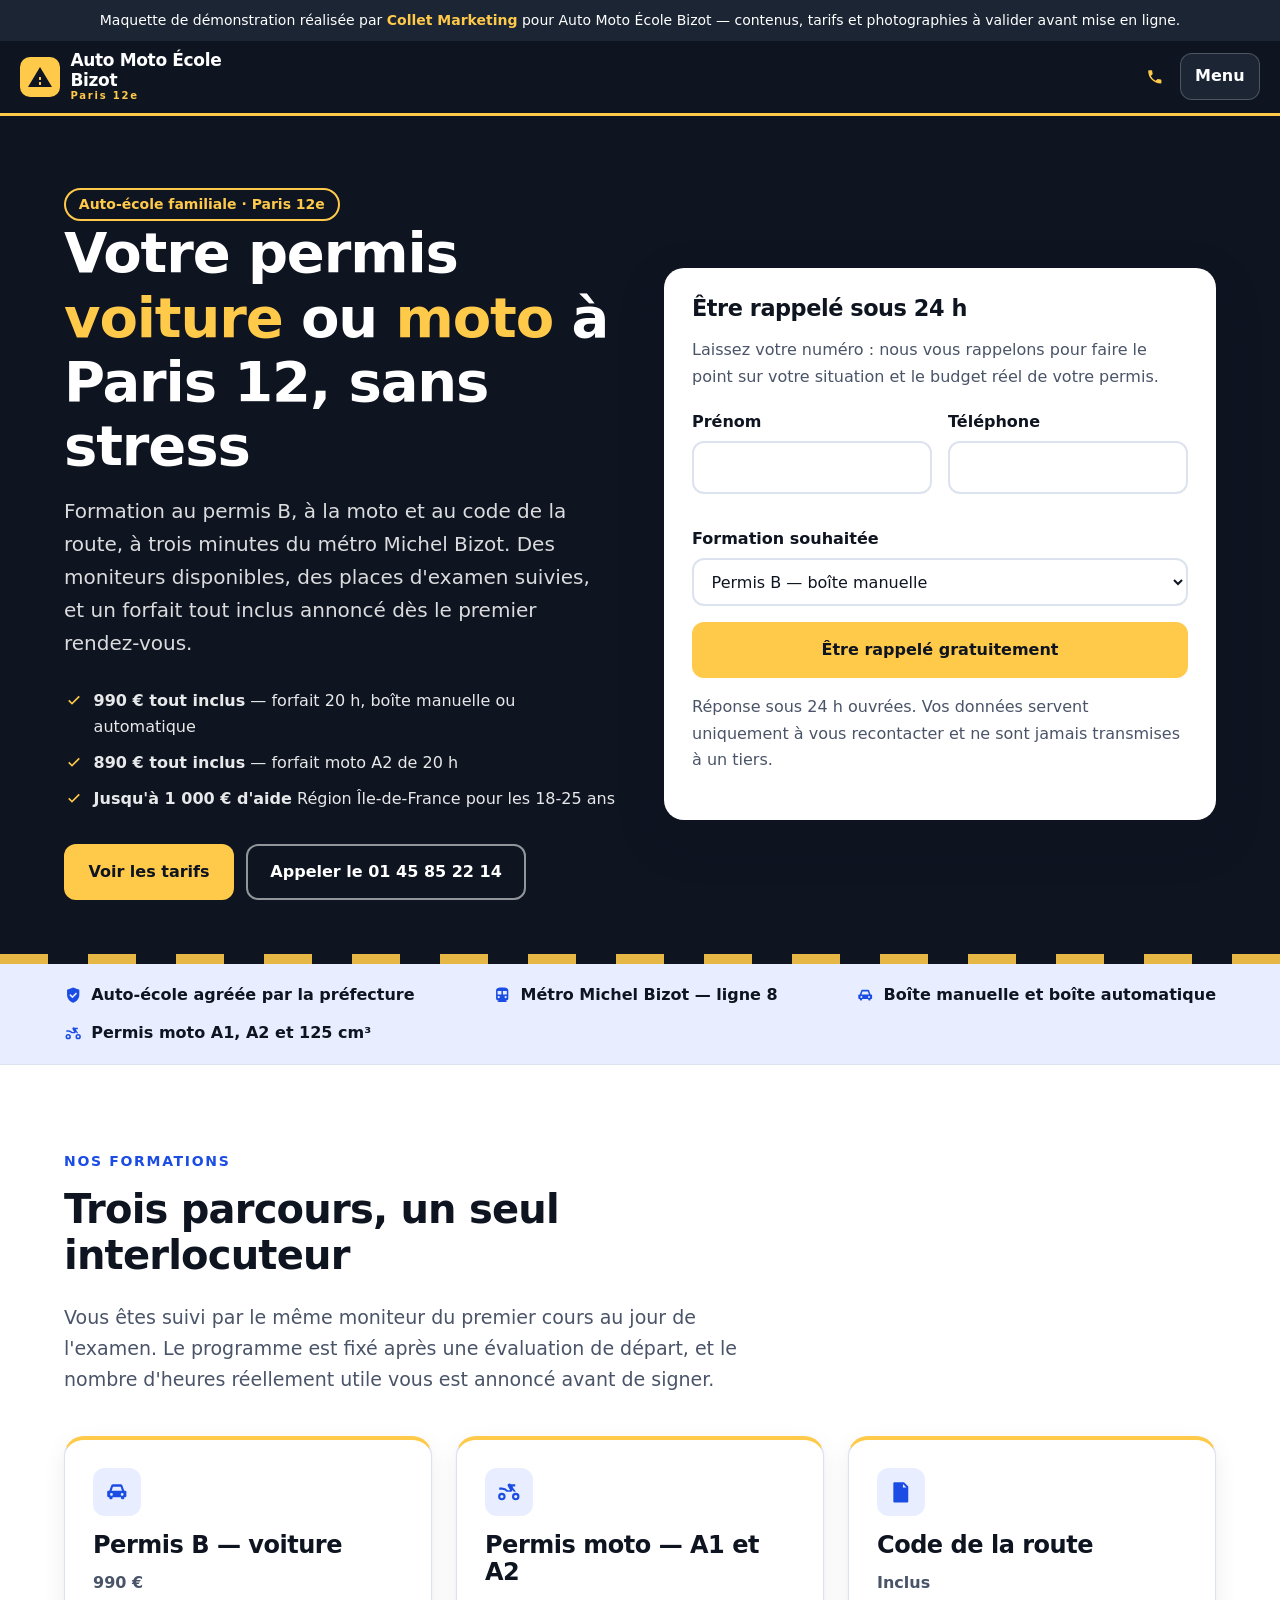
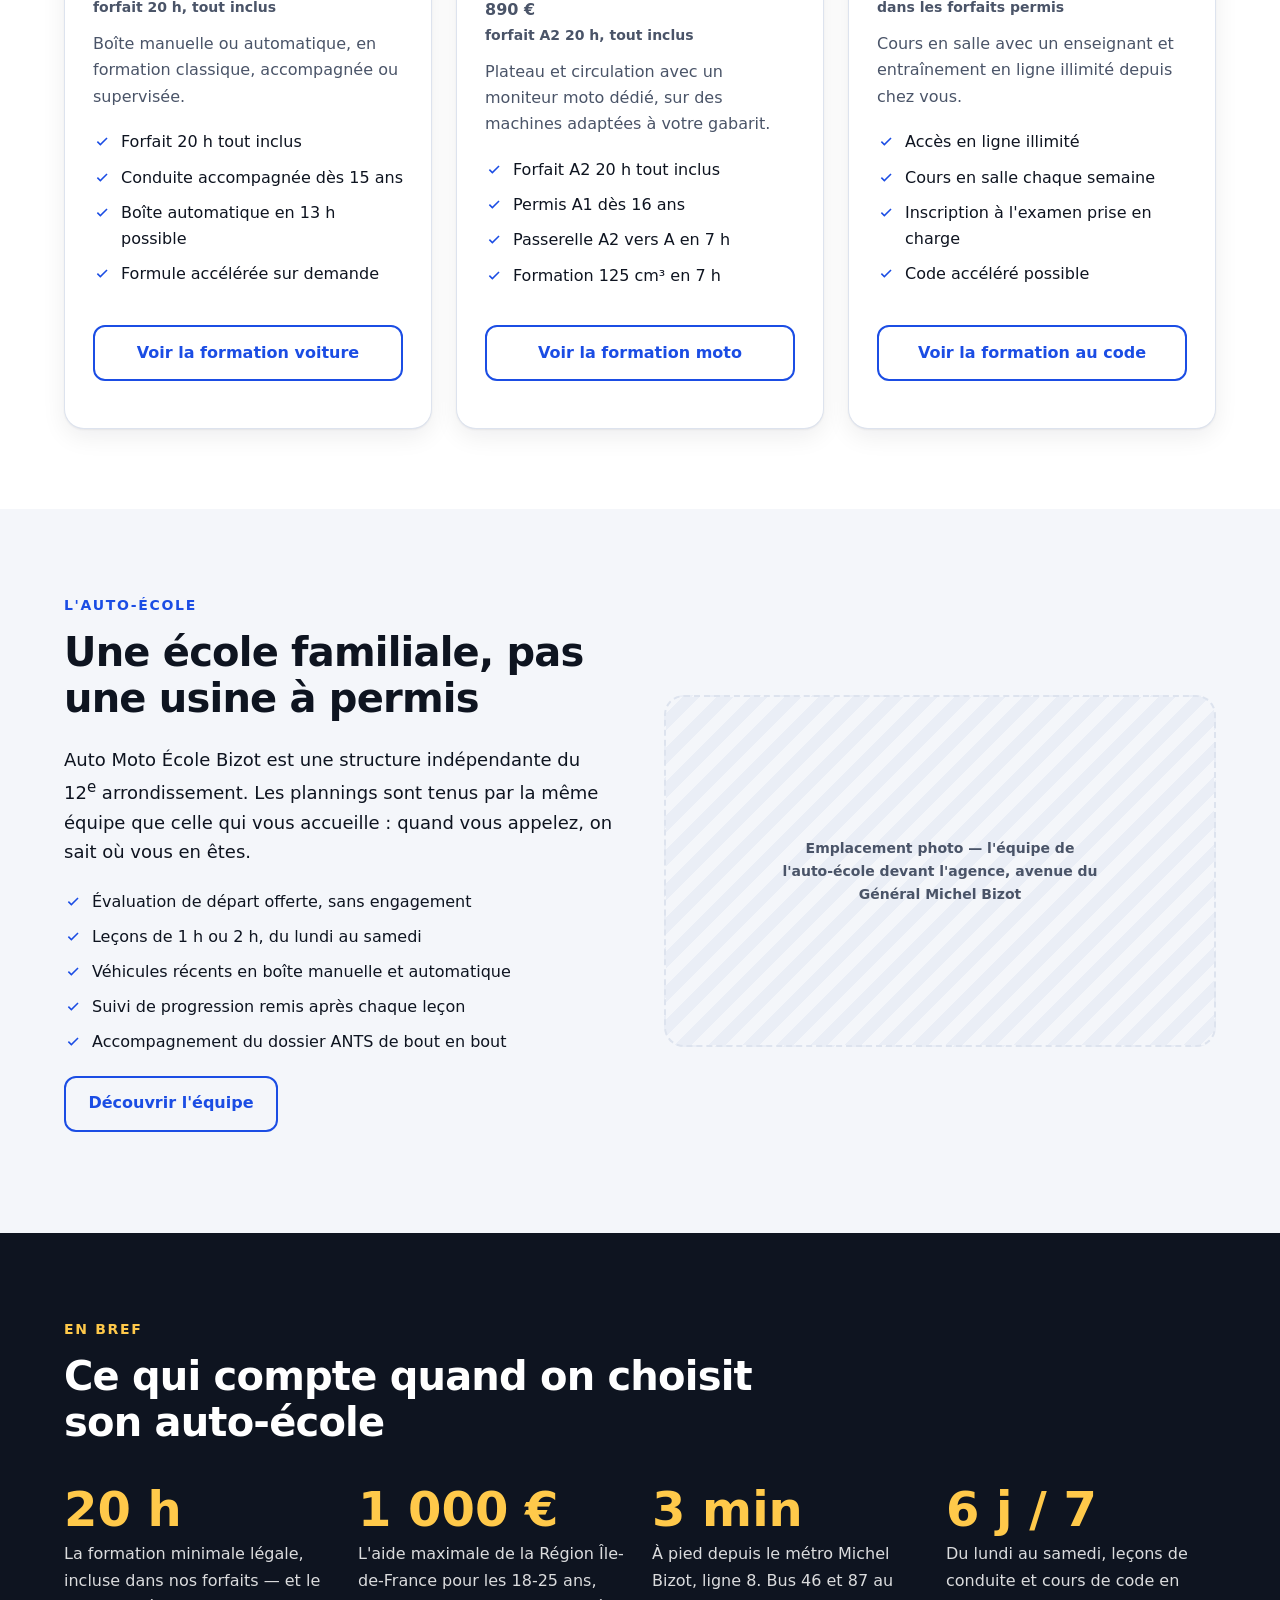
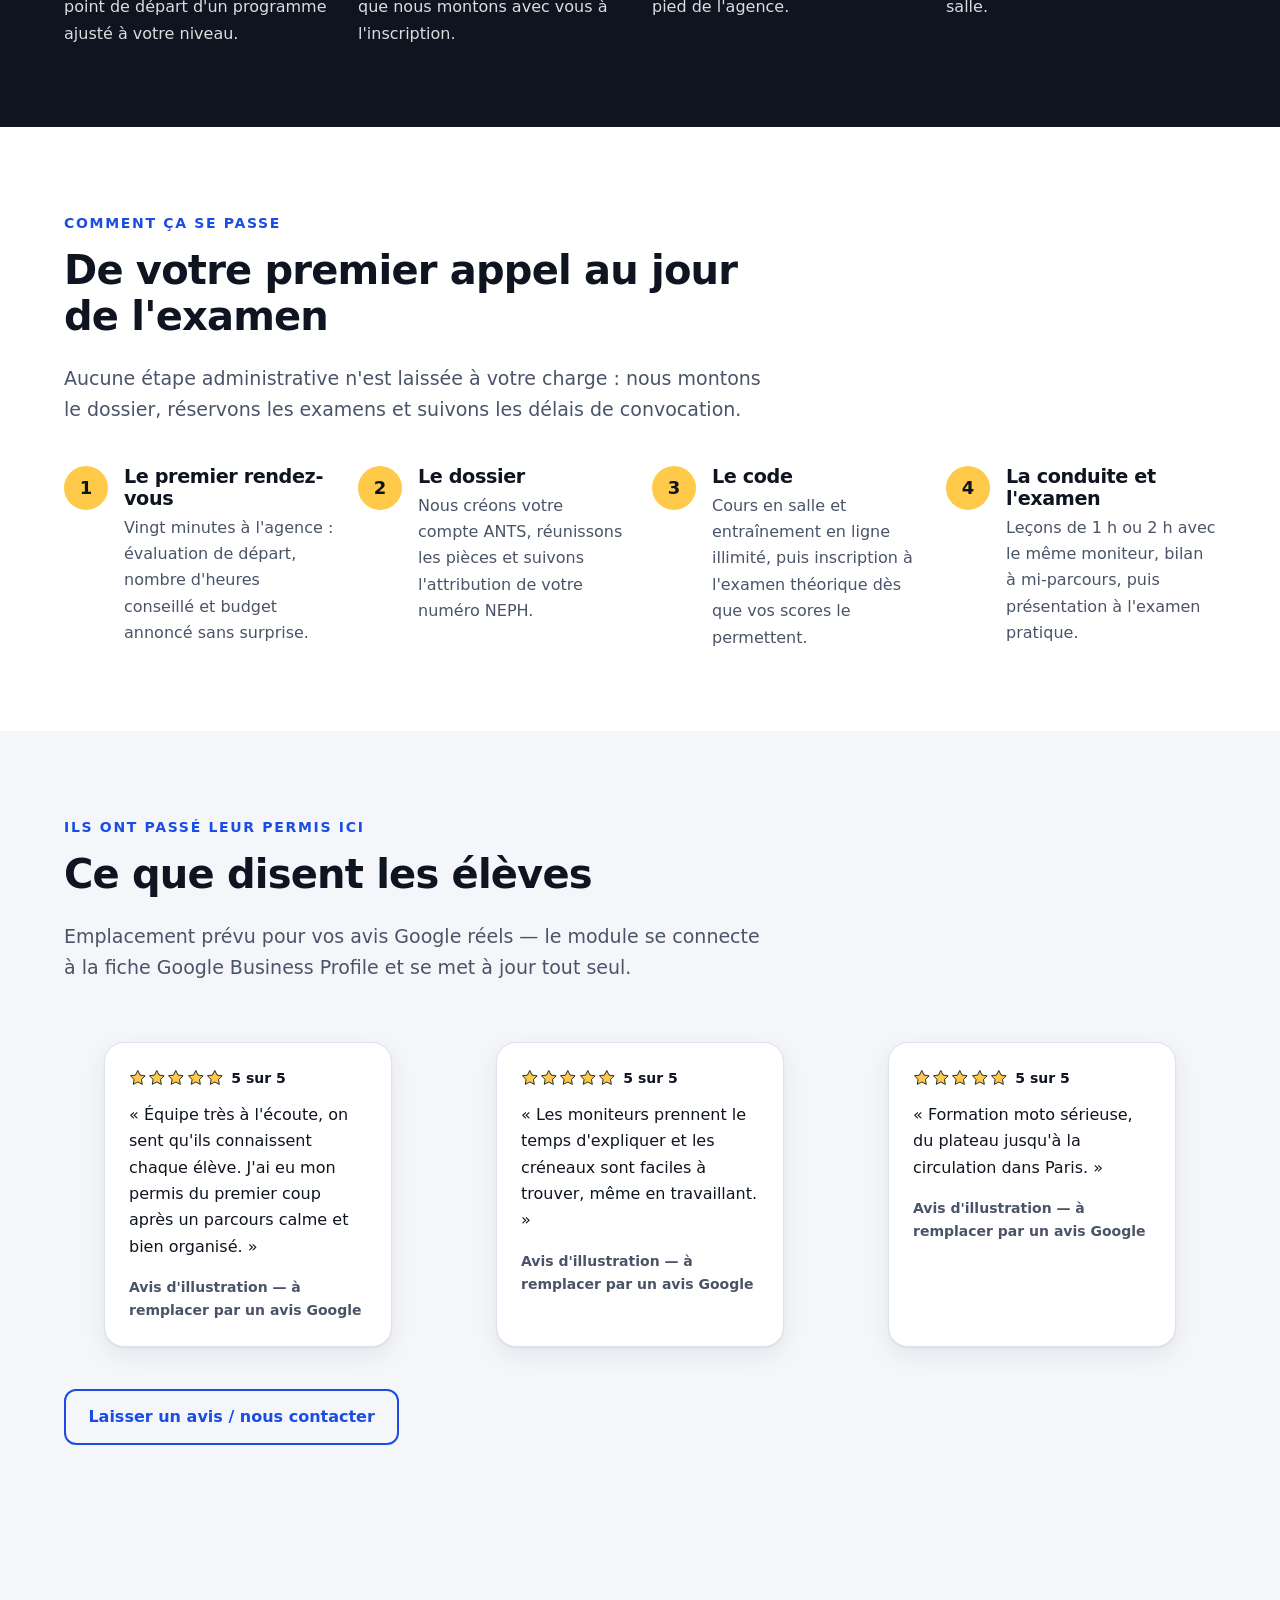
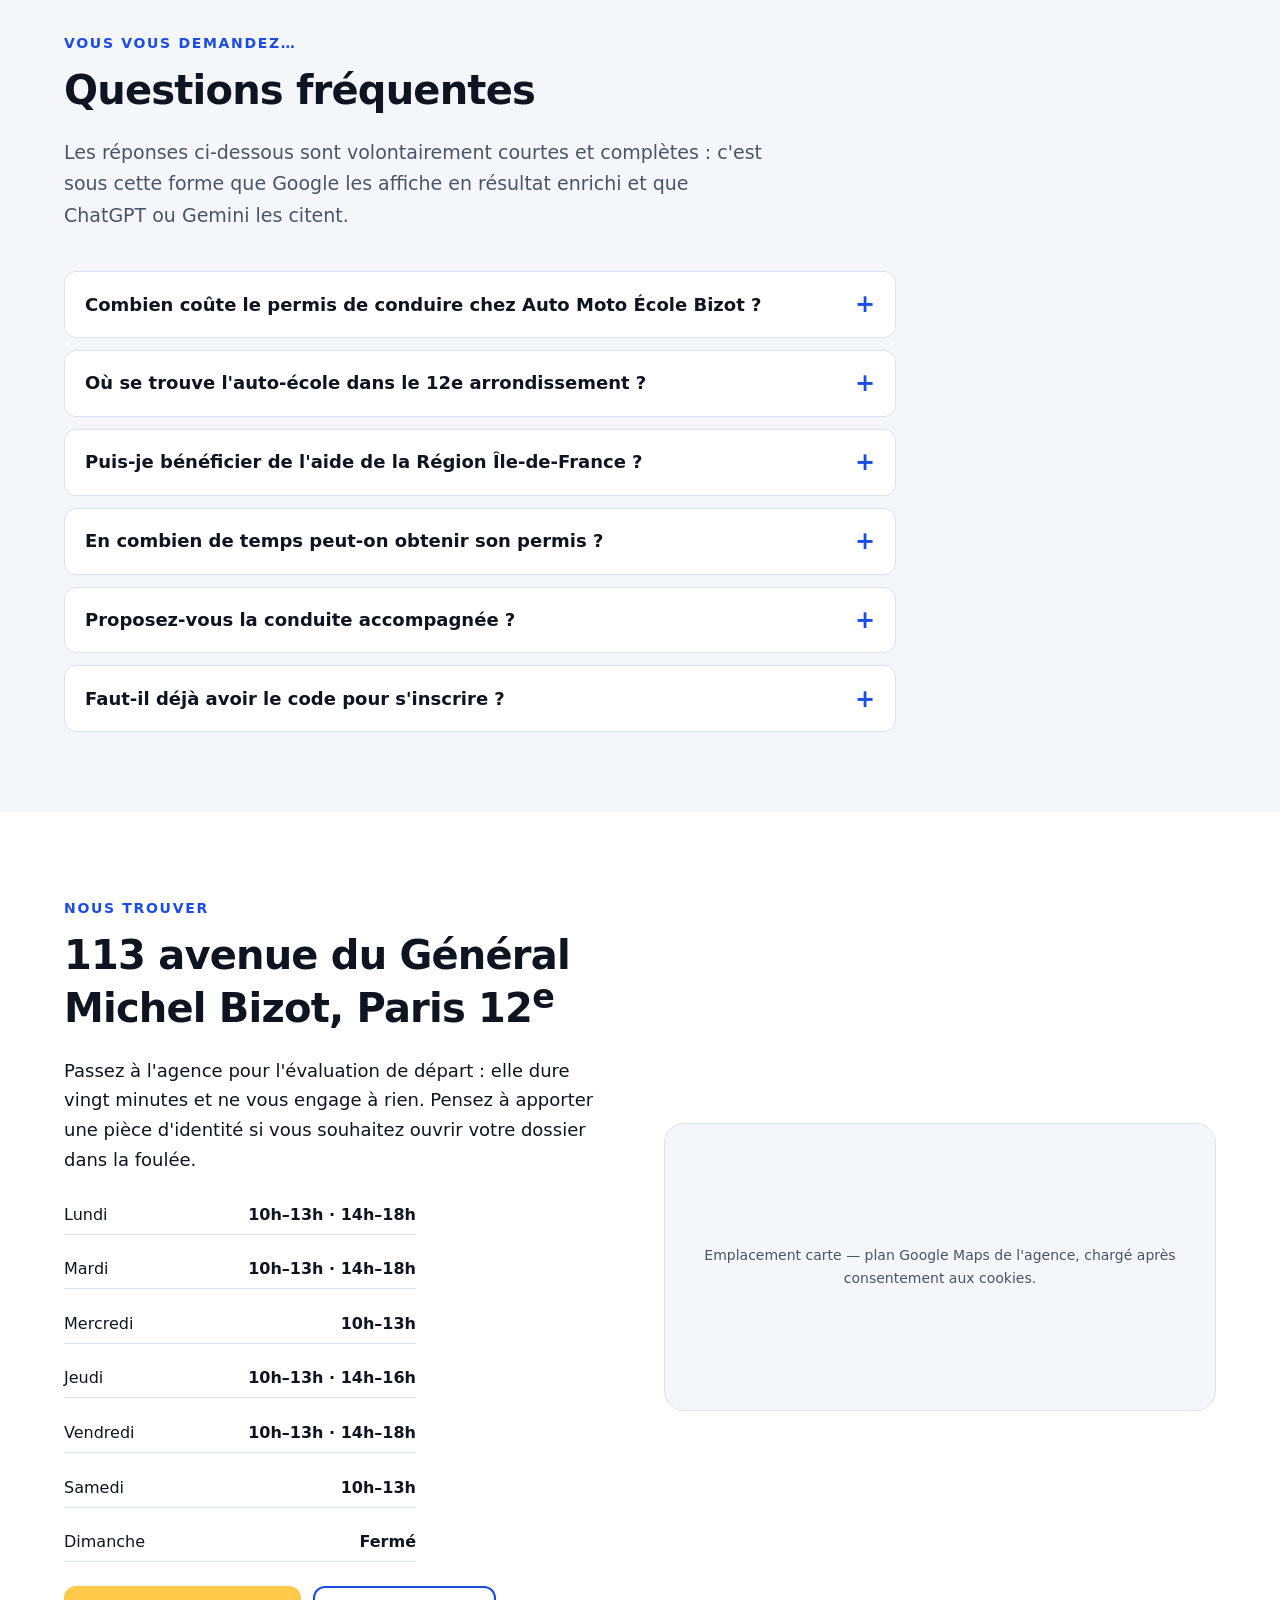
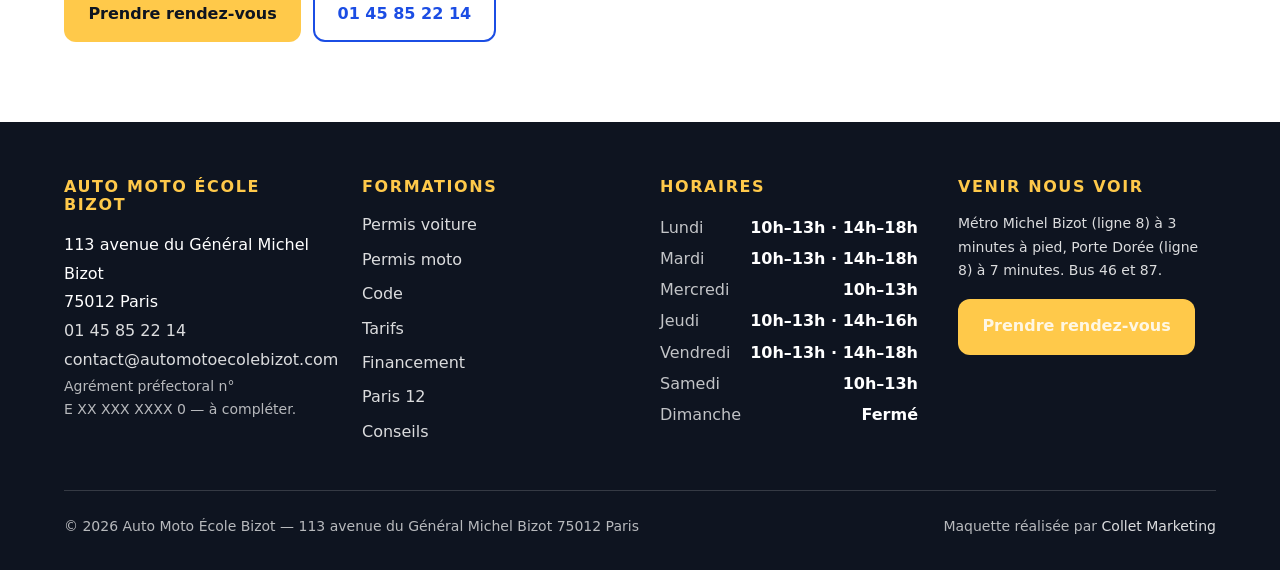
==== index.html @ 6f450801 "Maquette de site pour l'Auto Moto École Bizot Site vitrine statique proposé à l'auto-école du 113 av" ====
<!DOCTYPE html>
<html lang="fr">
<head>
<meta charset="utf-8">
<meta name="viewport" content="width=device-width, initial-scale=1">
<title>Auto-école à Paris 12 — permis voiture et moto | Auto Moto École Bizot</title>
<meta name="description" content="Auto-école familiale au 113 avenue du Général Michel Bizot, Paris 12e. Permis B dès 990 € tout inclus, permis moto A2 dès 890 €, code inclus. Aide Région jusqu'à 1 000 €.">
<link rel="canonical" href="https://www.automotoecolebizot.com/">
<meta name="theme-color" content="#0e1420">
<meta property="og:type" content="website">
<meta property="og:locale" content="fr_FR">
<meta property="og:site_name" content="Auto Moto École Bizot">
<meta property="og:title" content="Auto-école à Paris 12 — permis voiture et moto | Auto Moto École Bizot">
<meta property="og:description" content="Auto-école familiale au 113 avenue du Général Michel Bizot, Paris 12e. Permis B dès 990 € tout inclus, permis moto A2 dès 890 €, code inclus. Aide Région jusqu'à 1 000 €.">
<meta property="og:url" content="https://www.automotoecolebizot.com/">
<meta name="twitter:card" content="summary_large_image">
<link rel="stylesheet" href="assets/css/bizot.css?v=f69661eec4">
<script type="application/ld+json">{"@context":"https://schema.org","@type":["DrivingSchool","LocalBusiness"],"@id":"https://www.automotoecolebizot.com/#etablissement","name":"Auto Moto École Bizot","legalName":"AUTO MOTO ECOLE BIZOT","url":"https://www.automotoecolebizot.com/","telephone":"+33145852214","email":"contact@automotoecolebizot.com","image":"https://www.automotoecolebizot.com/assets/img/devanture.jpg","priceRange":"€€","currenciesAccepted":"EUR","address":{"@type":"PostalAddress","streetAddress":"113 avenue du Général Michel Bizot","postalCode":"75012","addressLocality":"Paris","addressRegion":"Île-de-France","addressCountry":"FR"},"geo":{"@type":"GeoCoordinates","latitude":"48.8368","longitude":"2.4048"},"openingHoursSpecification":[{"@type":"OpeningHoursSpecification","dayOfWeek":["Monday","Tuesday","Friday"],"opens":"10:00","closes":"13:00"},{"@type":"OpeningHoursSpecification","dayOfWeek":["Monday","Tuesday","Friday"],"opens":"14:00","closes":"18:00"},{"@type":"OpeningHoursSpecification","dayOfWeek":["Wednesday","Saturday"],"opens":"10:00","closes":"13:00"},{"@type":"OpeningHoursSpecification","dayOfWeek":"Thursday","opens":"10:00","closes":"13:00"},{"@type":"OpeningHoursSpecification","dayOfWeek":"Thursday","opens":"14:00","closes":"16:00"}],"areaServed":[{"@type":"City","name":"Paris 12e"},{"@type":"City","name":"Saint-Mandé"},{"@type":"City","name":"Charenton-le-Pont"},{"@type":"City","name":"Vincennes"}],"hasOfferCatalog":{"@type":"OfferCatalog","name":"Formations au permis de conduire","itemListElement":[{"@type":"Offer","name":"Permis B — forfait 20 h boîte manuelle","price":"990","priceCurrency":"EUR"},{"@type":"Offer","name":"Permis B — forfait 20 h boîte automatique","price":"990","priceCurrency":"EUR"},{"@type":"Offer","name":"Permis A2 — forfait 20 h moto","price":"890","priceCurrency":"EUR"}]},"publicAccess":true,"sameAs":["https://www.instagram.com/"]}</script>
<script type="application/ld+json">{"@context":"https://schema.org","@type":"FAQPage","mainEntity":[{"@type":"Question","name":"Combien coûte le permis de conduire chez Auto Moto École Bizot ?","acceptedAnswer":{"@type":"Answer","text":"Le forfait permis B de 20 heures est affiché à 990 € tout inclus, en boîte manuelle comme en boîte automatique. Le forfait moto A2 de 20 heures est à 890 € tout inclus. Ces montants comprennent l'accès au code en ligne, l'accompagnement du dossier et la présentation aux examens ; les heures supplémentaires éventuelles sont facturées à l'unité."}},{"@type":"Question","name":"Où se trouve l'auto-école dans le 12e arrondissement ?","acceptedAnswer":{"@type":"Answer","text":"Au 113 avenue du Général Michel Bizot, 75012 Paris, à trois minutes à pied du métro Michel Bizot (ligne 8) et à sept minutes de Porte Dorée. Les bus 46 et 87 desservent l'avenue."}},{"@type":"Question","name":"Puis-je bénéficier de l'aide de la Région Île-de-France ?","acceptedAnswer":{"@type":"Answer","text":"Oui. L'auto-école est partenaire du dispositif régional : les jeunes Franciliens de 18 à 25 ans peuvent obtenir jusqu'à 1 000 € d'aide, sous conditions de ressources et d'engagement citoyen. Nous montons le dossier avec vous lors de l'inscription."}},{"@type":"Question","name":"En combien de temps peut-on obtenir son permis ?","acceptedAnswer":{"@type":"Answer","text":"Comptez en moyenne trois à quatre mois entre l'inscription et l'examen pratique, en tenant compte du délai d'obtention du code et de l'attribution d'une place d'examen. Une formule accélérée permet de passer le permis en quelques semaines si votre disponibilité le permet."}},{"@type":"Question","name":"Proposez-vous la conduite accompagnée ?","acceptedAnswer":{"@type":"Answer","text":"Oui, dès 15 ans, ainsi que la conduite supervisée à partir de 18 ans. Les deux formules incluent la formation initiale de 20 heures, les rendez-vous pédagogiques et le suivi de l'accompagnateur."}},{"@type":"Question","name":"Faut-il déjà avoir le code pour s'inscrire ?","acceptedAnswer":{"@type":"Answer","text":"Non. Vous pouvez vous inscrire à la formation complète — code et conduite — ou à la conduite seule si vous détenez déjà un code en cours de validité (valable cinq ans et cinq présentations à l'examen pratique)."}}]}</script>
<script type="application/ld+json">{"@context":"https://schema.org","@type":"WebSite","name":"Auto Moto École Bizot","url":"https://www.automotoecolebizot.com/"}</script>
</head>
<body>
<a class="saut-navigation" href="#contenu">Aller au contenu</a>
<div class="bandeau-maquette">Maquette de démonstration réalisée par <strong>Collet Marketing</strong> pour Auto Moto École Bizot — contenus, tarifs et photographies à valider avant mise en ligne.</div>
<header class="entete">
  <div class="conteneur entete__barre">
    <a class="logo" href="index.html" aria-current="page">
      <svg width="40" height="40" viewBox="0 0 40 40" aria-hidden="true" focusable="false">
        <rect width="40" height="40" rx="10" fill="#ffc94a"/>
        <path d="M8 30 20 10l12 20z" fill="#0e1420"/>
        <path d="M19 20h2v3h-2zm0 5h2v3h-2z" fill="#ffc94a"/>
      </svg>
      <span class="logo__marque">Auto Moto École Bizot<span>Paris 12e</span></span>
    </a>
    <button class="bouton-menu" type="button" data-menu-bouton aria-expanded="false" aria-controls="menu">
      Menu
    </button>
    <nav class="nav" id="menu" data-menu aria-label="Navigation principale">
      <ul class="nav__liste"><li><a class="nav__lien" href="permis-voiture.html">Permis voiture</a></li><li><a class="nav__lien" href="permis-moto.html">Permis moto</a></li><li><a class="nav__lien" href="code-de-la-route.html">Code</a></li><li><a class="nav__lien" href="tarifs.html">Tarifs</a></li><li><a class="nav__lien" href="financement.html">Financement</a></li><li><a class="nav__lien" href="auto-ecole-paris-12.html">Paris 12</a></li><li><a class="nav__lien" href="blog.html">Conseils</a></li><li class="nav__inscription"><a class="bouton bouton--principal" href="contact.html">S'inscrire</a></li></ul>
    </nav>
    <div class="entete__actions">
      <a class="tel-entete" href="tel:+33145852214"><svg viewBox="0 0 24 24" aria-hidden="true" focusable="false"><path d="M6.6 10.8a15.1 15.1 0 0 0 6.6 6.6l2.2-2.2a1 1 0 0 1 1-.24 11.4 11.4 0 0 0 3.6.58 1 1 0 0 1 1 1V20a1 1 0 0 1-1 1A17 17 0 0 1 3 4a1 1 0 0 1 1-1h3.5a1 1 0 0 1 1 1 11.4 11.4 0 0 0 .58 3.6 1 1 0 0 1-.25 1z"/></svg><span class="tel-entete__texte">01 45 85 22 14</span></a>
    </div>
  </div>
</header>
<main id="contenu">


<section class="heros sur-fond-sombre">
  <div class="conteneur heros__grille">
    <div>
      <span class="badge badge--sombre">Auto-école familiale · Paris 12e</span>
      <h1>Votre permis <em>voiture</em> ou <em>moto</em> à Paris 12, sans stress</h1>
      <p class="heros__accroche">Formation au permis B, à la moto et au code de la route,
      à trois minutes du métro Michel Bizot. Des moniteurs disponibles, des places d'examen
      suivies, et un forfait tout inclus annoncé dès le premier rendez-vous.</p>
      <ul class="heros__preuves">
        <li><svg viewBox="0 0 24 24" aria-hidden="true" focusable="false"><path d="M9.6 16.6 5 12l1.4-1.4 3.2 3.2 8-8L19 7.2z"/></svg><span><strong>990 € tout inclus</strong> — forfait 20 h, boîte manuelle ou automatique</span></li>
        <li><svg viewBox="0 0 24 24" aria-hidden="true" focusable="false"><path d="M9.6 16.6 5 12l1.4-1.4 3.2 3.2 8-8L19 7.2z"/></svg><span><strong>890 € tout inclus</strong> — forfait moto A2 de 20 h</span></li>
        <li><svg viewBox="0 0 24 24" aria-hidden="true" focusable="false"><path d="M9.6 16.6 5 12l1.4-1.4 3.2 3.2 8-8L19 7.2z"/></svg><span><strong>Jusqu'à 1 000 € d'aide</strong> Région Île-de-France pour les 18-25 ans</span></li>
      </ul>
      <div class="boutons" style="margin-top:2rem">
        <a class="bouton bouton--principal" href="tarifs.html">Voir les tarifs</a>
        <a class="bouton bouton--secondaire" href="tel:+33145852214">Appeler le 01 45 85 22 14</a>
      </div>
    </div>
    <div class="encart-devis"><form class="pile" data-demo novalidate>
  <h2>Être rappelé sous 24 h</h2>
  <p>Laissez votre numéro : nous vous rappelons pour faire le point sur votre situation et le budget réel de votre permis.</p>
  <div class="champs-2">
    <div class="champ">
      <label for="accueil-prenom">Prénom</label>
      <input id="accueil-prenom" name="prenom" type="text" autocomplete="given-name" required>
    </div>
    <div class="champ">
      <label for="accueil-tel">Téléphone</label>
      <input id="accueil-tel" name="telephone" type="tel" autocomplete="tel" required>
    </div>
  </div>
  <div class="champ">
    <label for="accueil-formation">Formation souhaitée</label>
    <select id="accueil-formation" name="formation"><option>Permis B — boîte manuelle</option><option>Permis B — boîte automatique</option><option>Conduite accompagnée (AAC)</option><option>Permis moto A1 / A2</option><option>Formation 125 cm³ (7 h)</option><option>Code de la route seul</option><option>Je ne sais pas encore</option></select>
  </div>
  <p class="champ"><button class="bouton bouton--principal bouton--large" type="submit">
    Être rappelé gratuitement</button></p>
  <p class="mention">Réponse sous 24 h ouvrées. Vos données servent uniquement à vous
  recontacter et ne sont jamais transmises à un tiers.</p>
  <div class="formulaire__retour" data-retour role="status" hidden></div>
</form></div>
  </div>
</section>

<section class="rassurance">
  <div class="conteneur">
    <ul class="rassurance__liste">
      <li><svg viewBox="0 0 24 24" aria-hidden="true" focusable="false"><path d="M12 2 4 5v6.5c0 4.7 3.4 9.1 8 10.5 4.6-1.4 8-5.8 8-10.5V5zm-1 14-4-4 1.4-1.4L11 13.2l4.6-4.6L17 10z"/></svg><span>Auto-école agréée par la préfecture</span></li>
      <li><svg viewBox="0 0 24 24" aria-hidden="true" focusable="false"><path d="M12 2C7.6 2 4 2.5 4 6v9.5A3.5 3.5 0 0 0 7.5 19L6 20.5v.5h12v-.5L16.5 19a3.5 3.5 0 0 0 3.5-3.5V6c0-3.5-3.6-4-8-4zM7.5 16A1.5 1.5 0 1 1 9 14.5 1.5 1.5 0 0 1 7.5 16zM11 11H6V6.5h5zm2 0V6.5h5V11zm3.5 5a1.5 1.5 0 1 1 1.5-1.5 1.5 1.5 0 0 1-1.5 1.5z"/></svg><span>Métro Michel Bizot — ligne 8</span></li>
      <li><svg viewBox="0 0 24 24" aria-hidden="true" focusable="false"><path d="M5 11l1.5-4.3A2 2 0 0 1 8.4 5h7.2a2 2 0 0 1 1.9 1.7L19 11h1a1 1 0 0 1 1 1v4a1 1 0 0 1-1 1h-1v1a1 1 0 0 1-1 1h-1a1 1 0 0 1-1-1v-1H8v1a1 1 0 0 1-1 1H6a1 1 0 0 1-1-1v-1H4a1 1 0 0 1-1-1v-4a1 1 0 0 1 1-1zm2.2 0h9.6l-1.1-3.4a.6.6 0 0 0-.5-.4H8.8a.6.6 0 0 0-.5.4zM7 13.2a1.3 1.3 0 1 0 0 2.6 1.3 1.3 0 0 0 0-2.6zm10 0a1.3 1.3 0 1 0 0 2.6 1.3 1.3 0 0 0 0-2.6z"/></svg><span>Boîte manuelle et boîte automatique</span></li>
      <li><svg viewBox="0 0 24 24" aria-hidden="true" focusable="false"><path d="M5.5 13a3.5 3.5 0 1 0 0 7 3.5 3.5 0 0 0 0-7zm13 0a3.5 3.5 0 1 0 0 7 3.5 3.5 0 0 0 0-7zm-13 2a1.5 1.5 0 1 1 0 3 1.5 1.5 0 0 1 0-3zm13 0a1.5 1.5 0 1 1 0 3 1.5 1.5 0 0 1 0-3zM14 5h4v2h-2.6l1.3 2.4A5.5 5.5 0 0 1 18.5 12h-2a3.5 3.5 0 0 0-.8-1.6L14.4 12H9.9a5.5 5.5 0 0 0-4.4-2H3V8h2.5a7.5 7.5 0 0 1 5.6 2.5h2.1l-2-3.7A1.5 1.5 0 0 1 14 5z"/></svg><span>Permis moto A1, A2 et 125 cm³</span></li>
    </ul>
  </div>
</section>

<section class="section">
  <div class="conteneur">
    <div class="section__intro">
      <span class="surtitre">Nos formations</span>
      <h2>Trois parcours, un seul interlocuteur</h2>
      <p>Vous êtes suivi par le même moniteur du premier cours au jour de l'examen. Le
      programme est fixé après une évaluation de départ, et le nombre d'heures réellement
      utile vous est annoncé avant de signer.</p>
    </div>
    <div class="grille grille--3"><article class="carte carte--formation"><span class="carte__icone"><svg viewBox="0 0 24 24" aria-hidden="true" focusable="false"><path d="M5 11l1.5-4.3A2 2 0 0 1 8.4 5h7.2a2 2 0 0 1 1.9 1.7L19 11h1a1 1 0 0 1 1 1v4a1 1 0 0 1-1 1h-1v1a1 1 0 0 1-1 1h-1a1 1 0 0 1-1-1v-1H8v1a1 1 0 0 1-1 1H6a1 1 0 0 1-1-1v-1H4a1 1 0 0 1-1-1v-4a1 1 0 0 1 1-1zm2.2 0h9.6l-1.1-3.4a.6.6 0 0 0-.5-.4H8.8a.6.6 0 0 0-.5.4zM7 13.2a1.3 1.3 0 1 0 0 2.6 1.3 1.3 0 0 0 0-2.6zm10 0a1.3 1.3 0 1 0 0 2.6 1.3 1.3 0 0 0 0-2.6z"/></svg></span><h3>Permis B — voiture</h3><p class="carte__prix">990 €<small>forfait 20 h, tout inclus</small></p><p>Boîte manuelle ou automatique, en formation classique, accompagnée ou supervisée.</p><ul class="liste-cochee"><li><svg viewBox="0 0 24 24" aria-hidden="true" focusable="false"><path d="M9.6 16.6 5 12l1.4-1.4 3.2 3.2 8-8L19 7.2z"/></svg><span>Forfait 20 h tout inclus</span></li><li><svg viewBox="0 0 24 24" aria-hidden="true" focusable="false"><path d="M9.6 16.6 5 12l1.4-1.4 3.2 3.2 8-8L19 7.2z"/></svg><span>Conduite accompagnée dès 15 ans</span></li><li><svg viewBox="0 0 24 24" aria-hidden="true" focusable="false"><path d="M9.6 16.6 5 12l1.4-1.4 3.2 3.2 8-8L19 7.2z"/></svg><span>Boîte automatique en 13 h possible</span></li><li><svg viewBox="0 0 24 24" aria-hidden="true" focusable="false"><path d="M9.6 16.6 5 12l1.4-1.4 3.2 3.2 8-8L19 7.2z"/></svg><span>Formule accélérée sur demande</span></li></ul><p class="carte__pied"><a class="bouton bouton--secondaire bouton--large" href="permis-voiture.html">Voir la formation voiture</a></p></article><article class="carte carte--formation"><span class="carte__icone"><svg viewBox="0 0 24 24" aria-hidden="true" focusable="false"><path d="M5.5 13a3.5 3.5 0 1 0 0 7 3.5 3.5 0 0 0 0-7zm13 0a3.5 3.5 0 1 0 0 7 3.5 3.5 0 0 0 0-7zm-13 2a1.5 1.5 0 1 1 0 3 1.5 1.5 0 0 1 0-3zm13 0a1.5 1.5 0 1 1 0 3 1.5 1.5 0 0 1 0-3zM14 5h4v2h-2.6l1.3 2.4A5.5 5.5 0 0 1 18.5 12h-2a3.5 3.5 0 0 0-.8-1.6L14.4 12H9.9a5.5 5.5 0 0 0-4.4-2H3V8h2.5a7.5 7.5 0 0 1 5.6 2.5h2.1l-2-3.7A1.5 1.5 0 0 1 14 5z"/></svg></span><h3>Permis moto — A1 et A2</h3><p class="carte__prix">890 €<small>forfait A2 20 h, tout inclus</small></p><p>Plateau et circulation avec un moniteur moto dédié, sur des machines adaptées à votre gabarit.</p><ul class="liste-cochee"><li><svg viewBox="0 0 24 24" aria-hidden="true" focusable="false"><path d="M9.6 16.6 5 12l1.4-1.4 3.2 3.2 8-8L19 7.2z"/></svg><span>Forfait A2 20 h tout inclus</span></li><li><svg viewBox="0 0 24 24" aria-hidden="true" focusable="false"><path d="M9.6 16.6 5 12l1.4-1.4 3.2 3.2 8-8L19 7.2z"/></svg><span>Permis A1 dès 16 ans</span></li><li><svg viewBox="0 0 24 24" aria-hidden="true" focusable="false"><path d="M9.6 16.6 5 12l1.4-1.4 3.2 3.2 8-8L19 7.2z"/></svg><span>Passerelle A2 vers A en 7 h</span></li><li><svg viewBox="0 0 24 24" aria-hidden="true" focusable="false"><path d="M9.6 16.6 5 12l1.4-1.4 3.2 3.2 8-8L19 7.2z"/></svg><span>Formation 125 cm³ en 7 h</span></li></ul><p class="carte__pied"><a class="bouton bouton--secondaire bouton--large" href="permis-moto.html">Voir la formation moto</a></p></article><article class="carte carte--formation"><span class="carte__icone"><svg viewBox="0 0 24 24" aria-hidden="true" focusable="false"><path d="M6 3h9l4 4v14a1 1 0 0 1-1 1H6a1 1 0 0 1-1-1V4a1 1 0 0 1 1-1zm8 1.8V8h3.2zM8 11h8v2H8zm0 4h8v2H8z"/></svg></span><h3>Code de la route</h3><p class="carte__prix">Inclus<small>dans les forfaits permis</small></p><p>Cours en salle avec un enseignant et entraînement en ligne illimité depuis chez vous.</p><ul class="liste-cochee"><li><svg viewBox="0 0 24 24" aria-hidden="true" focusable="false"><path d="M9.6 16.6 5 12l1.4-1.4 3.2 3.2 8-8L19 7.2z"/></svg><span>Accès en ligne illimité</span></li><li><svg viewBox="0 0 24 24" aria-hidden="true" focusable="false"><path d="M9.6 16.6 5 12l1.4-1.4 3.2 3.2 8-8L19 7.2z"/></svg><span>Cours en salle chaque semaine</span></li><li><svg viewBox="0 0 24 24" aria-hidden="true" focusable="false"><path d="M9.6 16.6 5 12l1.4-1.4 3.2 3.2 8-8L19 7.2z"/></svg><span>Inscription à l'examen prise en charge</span></li><li><svg viewBox="0 0 24 24" aria-hidden="true" focusable="false"><path d="M9.6 16.6 5 12l1.4-1.4 3.2 3.2 8-8L19 7.2z"/></svg><span>Code accéléré possible</span></li></ul><p class="carte__pied"><a class="bouton bouton--secondaire bouton--large" href="code-de-la-route.html">Voir la formation au code</a></p></article></div>
  </div>
</section>

<section class="section section--claire">
  <div class="conteneur">
    <div class="grille grille--texte-media">
      <div>
        <span class="surtitre">L'auto-école</span>
        <h2>Une école familiale, pas une usine à permis</h2>
        <p>Auto Moto École Bizot est une structure indépendante du 12<sup>e</sup>
        arrondissement. Les plannings sont tenus par la même équipe que celle qui vous
        accueille : quand vous appelez, on sait où vous en êtes.</p>
        <ul class="liste-cochee">
          <li><svg viewBox="0 0 24 24" aria-hidden="true" focusable="false"><path d="M9.6 16.6 5 12l1.4-1.4 3.2 3.2 8-8L19 7.2z"/></svg><span>Évaluation de départ offerte, sans engagement</span></li>
          <li><svg viewBox="0 0 24 24" aria-hidden="true" focusable="false"><path d="M9.6 16.6 5 12l1.4-1.4 3.2 3.2 8-8L19 7.2z"/></svg><span>Leçons de 1 h ou 2 h, du lundi au samedi</span></li>
          <li><svg viewBox="0 0 24 24" aria-hidden="true" focusable="false"><path d="M9.6 16.6 5 12l1.4-1.4 3.2 3.2 8-8L19 7.2z"/></svg><span>Véhicules récents en boîte manuelle et automatique</span></li>
          <li><svg viewBox="0 0 24 24" aria-hidden="true" focusable="false"><path d="M9.6 16.6 5 12l1.4-1.4 3.2 3.2 8-8L19 7.2z"/></svg><span>Suivi de progression remis après chaque leçon</span></li>
          <li><svg viewBox="0 0 24 24" aria-hidden="true" focusable="false"><path d="M9.6 16.6 5 12l1.4-1.4 3.2 3.2 8-8L19 7.2z"/></svg><span>Accompagnement du dossier ANTS de bout en bout</span></li>
        </ul>
        <p><a class="bouton bouton--secondaire" href="a-propos.html">Découvrir l'équipe</a></p>
      </div>
      <div class="photo photo--haute" role="img" aria-label="l'équipe de l'auto-école devant l'agence, avenue du Général Michel Bizot"><span>Emplacement photo — l'équipe de l'auto-école devant l'agence, avenue du Général Michel Bizot</span></div>
    </div>
  </div>
</section>

<section class="section section--sombre">
  <div class="conteneur">
    <div class="section__intro">
      <span class="surtitre">En bref</span>
      <h2>Ce qui compte quand on choisit son auto-école</h2>
    </div>
    <div class="grille grille--4">
      <div class="chiffre"><span class="chiffre__valeur">20 h</span>
        <p>La formation minimale légale, incluse dans nos forfaits — et le point de départ
        d'un programme ajusté à votre niveau.</p></div>
      <div class="chiffre"><span class="chiffre__valeur">1 000 €</span>
        <p>L'aide maximale de la Région Île-de-France pour les 18-25 ans, que nous montons
        avec vous à l'inscription.</p></div>
      <div class="chiffre"><span class="chiffre__valeur">3 min</span>
        <p>À pied depuis le métro Michel Bizot, ligne 8. Bus 46 et 87 au pied de l'agence.</p></div>
      <div class="chiffre"><span class="chiffre__valeur">6 j / 7</span>
        <p>Du lundi au samedi, leçons de conduite et cours de code en salle.</p></div>
    </div>
  </div>
</section>

<section class="section">
  <div class="conteneur">
    <div class="section__intro">
      <span class="surtitre">Comment ça se passe</span>
      <h2>De votre premier appel au jour de l'examen</h2>
      <p>Aucune étape administrative n'est laissée à votre charge&nbsp;: nous montons le
      dossier, réservons les examens et suivons les délais de convocation.</p>
    </div>
    <div class="grille grille--4"><div class="etape"><span class="etape__numero">1</span><h3>Le premier rendez-vous</h3><p>Vingt minutes à l'agence : évaluation de départ, nombre d'heures conseillé et budget annoncé sans surprise.</p></div><div class="etape"><span class="etape__numero">2</span><h3>Le dossier</h3><p>Nous créons votre compte ANTS, réunissons les pièces et suivons l'attribution de votre numéro NEPH.</p></div><div class="etape"><span class="etape__numero">3</span><h3>Le code</h3><p>Cours en salle et entraînement en ligne illimité, puis inscription à l'examen théorique dès que vos scores le permettent.</p></div><div class="etape"><span class="etape__numero">4</span><h3>La conduite et l'examen</h3><p>Leçons de 1 h ou 2 h avec le même moniteur, bilan à mi-parcours, puis présentation à l'examen pratique.</p></div></div>
  </div>
</section>

<section class="section section--claire">
  <div class="conteneur">
    <div class="section__intro">
      <span class="surtitre">Ils ont passé leur permis ici</span>
      <h2>Ce que disent les élèves</h2>
      <p>Emplacement prévu pour vos avis Google réels — le module se connecte à la fiche
      Google Business Profile et se met à jour tout seul.</p>
    </div>
    <div class="grille grille--3"><figure class="avis">
  <p class="note"><span class="note__etoiles" aria-hidden="true"><svg viewBox="0 0 24 24" aria-hidden="true" focusable="false"><path d="m12 2 3.1 6.3 6.9 1-5 4.9 1.2 6.8-6.2-3.3-6.2 3.3L7 14.2l-5-4.9 6.9-1z"/></svg><svg viewBox="0 0 24 24" aria-hidden="true" focusable="false"><path d="m12 2 3.1 6.3 6.9 1-5 4.9 1.2 6.8-6.2-3.3-6.2 3.3L7 14.2l-5-4.9 6.9-1z"/></svg><svg viewBox="0 0 24 24" aria-hidden="true" focusable="false"><path d="m12 2 3.1 6.3 6.9 1-5 4.9 1.2 6.8-6.2-3.3-6.2 3.3L7 14.2l-5-4.9 6.9-1z"/></svg><svg viewBox="0 0 24 24" aria-hidden="true" focusable="false"><path d="m12 2 3.1 6.3 6.9 1-5 4.9 1.2 6.8-6.2-3.3-6.2 3.3L7 14.2l-5-4.9 6.9-1z"/></svg><svg viewBox="0 0 24 24" aria-hidden="true" focusable="false"><path d="m12 2 3.1 6.3 6.9 1-5 4.9 1.2 6.8-6.2-3.3-6.2 3.3L7 14.2l-5-4.9 6.9-1z"/></svg></span>
    <span class="note__texte">5 sur 5</span></p>
  <blockquote>« Équipe très à l'écoute, on sent qu'ils connaissent chaque élève. J'ai eu mon permis du premier coup après un parcours calme et bien organisé. »</blockquote>
  <figcaption>Avis d'illustration — à remplacer par un avis Google</figcaption>
</figure><figure class="avis">
  <p class="note"><span class="note__etoiles" aria-hidden="true"><svg viewBox="0 0 24 24" aria-hidden="true" focusable="false"><path d="m12 2 3.1 6.3 6.9 1-5 4.9 1.2 6.8-6.2-3.3-6.2 3.3L7 14.2l-5-4.9 6.9-1z"/></svg><svg viewBox="0 0 24 24" aria-hidden="true" focusable="false"><path d="m12 2 3.1 6.3 6.9 1-5 4.9 1.2 6.8-6.2-3.3-6.2 3.3L7 14.2l-5-4.9 6.9-1z"/></svg><svg viewBox="0 0 24 24" aria-hidden="true" focusable="false"><path d="m12 2 3.1 6.3 6.9 1-5 4.9 1.2 6.8-6.2-3.3-6.2 3.3L7 14.2l-5-4.9 6.9-1z"/></svg><svg viewBox="0 0 24 24" aria-hidden="true" focusable="false"><path d="m12 2 3.1 6.3 6.9 1-5 4.9 1.2 6.8-6.2-3.3-6.2 3.3L7 14.2l-5-4.9 6.9-1z"/></svg><svg viewBox="0 0 24 24" aria-hidden="true" focusable="false"><path d="m12 2 3.1 6.3 6.9 1-5 4.9 1.2 6.8-6.2-3.3-6.2 3.3L7 14.2l-5-4.9 6.9-1z"/></svg></span>
    <span class="note__texte">5 sur 5</span></p>
  <blockquote>« Les moniteurs prennent le temps d'expliquer et les créneaux sont faciles à trouver, même en travaillant. »</blockquote>
  <figcaption>Avis d'illustration — à remplacer par un avis Google</figcaption>
</figure><figure class="avis">
  <p class="note"><span class="note__etoiles" aria-hidden="true"><svg viewBox="0 0 24 24" aria-hidden="true" focusable="false"><path d="m12 2 3.1 6.3 6.9 1-5 4.9 1.2 6.8-6.2-3.3-6.2 3.3L7 14.2l-5-4.9 6.9-1z"/></svg><svg viewBox="0 0 24 24" aria-hidden="true" focusable="false"><path d="m12 2 3.1 6.3 6.9 1-5 4.9 1.2 6.8-6.2-3.3-6.2 3.3L7 14.2l-5-4.9 6.9-1z"/></svg><svg viewBox="0 0 24 24" aria-hidden="true" focusable="false"><path d="m12 2 3.1 6.3 6.9 1-5 4.9 1.2 6.8-6.2-3.3-6.2 3.3L7 14.2l-5-4.9 6.9-1z"/></svg><svg viewBox="0 0 24 24" aria-hidden="true" focusable="false"><path d="m12 2 3.1 6.3 6.9 1-5 4.9 1.2 6.8-6.2-3.3-6.2 3.3L7 14.2l-5-4.9 6.9-1z"/></svg><svg viewBox="0 0 24 24" aria-hidden="true" focusable="false"><path d="m12 2 3.1 6.3 6.9 1-5 4.9 1.2 6.8-6.2-3.3-6.2 3.3L7 14.2l-5-4.9 6.9-1z"/></svg></span>
    <span class="note__texte">5 sur 5</span></p>
  <blockquote>« Formation moto sérieuse, du plateau jusqu'à la circulation dans Paris. »</blockquote>
  <figcaption>Avis d'illustration — à remplacer par un avis Google</figcaption>
</figure></div>
    <p style="margin-top:1.5rem"><a class="bouton bouton--secondaire"
      href="contact.html">Laisser un avis / nous contacter</a></p>
  </div>
</section>


<section class="section section--claire">
  <div class="conteneur">
    <div class="section__intro">
      <span class="surtitre">Vous vous demandez…</span>
      <h2>Questions fréquentes</h2>
      <p>Les réponses ci-dessous sont volontairement courtes et complètes : c'est sous cette
      forme que Google les affiche en résultat enrichi et que ChatGPT ou Gemini les citent.</p>
    </div>
    <div class="faq"><details><summary>Combien coûte le permis de conduire chez Auto Moto École Bizot ?</summary><div><p>Le forfait permis B de 20 heures est affiché à 990 € tout inclus, en boîte manuelle comme en boîte automatique. Le forfait moto A2 de 20 heures est à 890 € tout inclus. Ces montants comprennent l'accès au code en ligne, l'accompagnement du dossier et la présentation aux examens ; les heures supplémentaires éventuelles sont facturées à l'unité.</p></div></details><details><summary>Où se trouve l'auto-école dans le 12e arrondissement ?</summary><div><p>Au 113 avenue du Général Michel Bizot, 75012 Paris, à trois minutes à pied du métro Michel Bizot (ligne 8) et à sept minutes de Porte Dorée. Les bus 46 et 87 desservent l'avenue.</p></div></details><details><summary>Puis-je bénéficier de l'aide de la Région Île-de-France ?</summary><div><p>Oui. L'auto-école est partenaire du dispositif régional : les jeunes Franciliens de 18 à 25 ans peuvent obtenir jusqu'à 1 000 € d'aide, sous conditions de ressources et d'engagement citoyen. Nous montons le dossier avec vous lors de l'inscription.</p></div></details><details><summary>En combien de temps peut-on obtenir son permis ?</summary><div><p>Comptez en moyenne trois à quatre mois entre l'inscription et l'examen pratique, en tenant compte du délai d'obtention du code et de l'attribution d'une place d'examen. Une formule accélérée permet de passer le permis en quelques semaines si votre disponibilité le permet.</p></div></details><details><summary>Proposez-vous la conduite accompagnée ?</summary><div><p>Oui, dès 15 ans, ainsi que la conduite supervisée à partir de 18 ans. Les deux formules incluent la formation initiale de 20 heures, les rendez-vous pédagogiques et le suivi de l'accompagnateur.</p></div></details><details><summary>Faut-il déjà avoir le code pour s'inscrire ?</summary><div><p>Non. Vous pouvez vous inscrire à la formation complète — code et conduite — ou à la conduite seule si vous détenez déjà un code en cours de validité (valable cinq ans et cinq présentations à l'examen pratique).</p></div></details></div>
  </div>
</section>

<section class="section">
  <div class="conteneur">
    <div class="grille grille--texte-media">
      <div>
        <span class="surtitre">Nous trouver</span>
        <h2>113 avenue du Général Michel Bizot, Paris 12<sup>e</sup></h2>
        <p>Passez à l'agence pour l'évaluation de départ&nbsp;: elle dure vingt minutes et
        ne vous engage à rien. Pensez à apporter une pièce d'identité si vous souhaitez
        ouvrir votre dossier dans la foulée.</p>
        <dl class="pile" style="font-size:1rem"><div style="display:flex;justify-content:space-between;gap:2rem;max-width:22rem;border-bottom:1px solid var(--trait);padding:.35rem 0"><dt>Lundi</dt><dd style="margin:0;font-weight:700">10h–13h · 14h–18h</dd></div><div style="display:flex;justify-content:space-between;gap:2rem;max-width:22rem;border-bottom:1px solid var(--trait);padding:.35rem 0"><dt>Mardi</dt><dd style="margin:0;font-weight:700">10h–13h · 14h–18h</dd></div><div style="display:flex;justify-content:space-between;gap:2rem;max-width:22rem;border-bottom:1px solid var(--trait);padding:.35rem 0"><dt>Mercredi</dt><dd style="margin:0;font-weight:700">10h–13h</dd></div><div style="display:flex;justify-content:space-between;gap:2rem;max-width:22rem;border-bottom:1px solid var(--trait);padding:.35rem 0"><dt>Jeudi</dt><dd style="margin:0;font-weight:700">10h–13h · 14h–16h</dd></div><div style="display:flex;justify-content:space-between;gap:2rem;max-width:22rem;border-bottom:1px solid var(--trait);padding:.35rem 0"><dt>Vendredi</dt><dd style="margin:0;font-weight:700">10h–13h · 14h–18h</dd></div><div style="display:flex;justify-content:space-between;gap:2rem;max-width:22rem;border-bottom:1px solid var(--trait);padding:.35rem 0"><dt>Samedi</dt><dd style="margin:0;font-weight:700">10h–13h</dd></div><div style="display:flex;justify-content:space-between;gap:2rem;max-width:22rem;border-bottom:1px solid var(--trait);padding:.35rem 0"><dt>Dimanche</dt><dd style="margin:0;font-weight:700">Fermé</dd></div></dl>
        <div class="boutons" style="margin-top:1.5rem">
          <a class="bouton bouton--principal" href="contact.html">Prendre rendez-vous</a>
          <a class="bouton bouton--secondaire" href="tel:+33145852214">01 45 85 22 14</a>
        </div>
      </div>
      <div class="plan"><span>Emplacement carte — plan Google Maps de l'agence,
      chargé après consentement aux cookies.</span></div>
    </div>
  </div>
</section>

</main>

<footer class="pied">
  <div class="conteneur">
    <div class="pied__grille">
      <div>
        <h2>Auto Moto École Bizot</h2>
        <address>
          113 avenue du Général Michel Bizot<br>75012 Paris<br>
          <a href="tel:+33145852214">01 45 85 22 14</a><br>
          <a href="mailto:contact@automotoecolebizot.com">contact@automotoecolebizot.com</a>
        </address>
        <p class="mention" style="color:rgba(255,255,255,.7)">
          Agrément préfectoral n° E&nbsp;XX&nbsp;XXX&nbsp;XXXX&nbsp;0 — à compléter.
        </p>
      </div>
      <div>
        <h2>Formations</h2>
        <ul><li><a href="permis-voiture.html">Permis voiture</a></li><li><a href="permis-moto.html">Permis moto</a></li><li><a href="code-de-la-route.html">Code</a></li><li><a href="tarifs.html">Tarifs</a></li><li><a href="financement.html">Financement</a></li><li><a href="auto-ecole-paris-12.html">Paris 12</a></li><li><a href="blog.html">Conseils</a></li></ul>
      </div>
      <div>
        <h2>Horaires</h2>
        <dl class="pied__horaires"><div><dt>Lundi</dt><dd>10h–13h · 14h–18h</dd></div><div><dt>Mardi</dt><dd>10h–13h · 14h–18h</dd></div><div><dt>Mercredi</dt><dd>10h–13h</dd></div><div><dt>Jeudi</dt><dd>10h–13h · 14h–16h</dd></div><div><dt>Vendredi</dt><dd>10h–13h · 14h–18h</dd></div><div><dt>Samedi</dt><dd>10h–13h</dd></div><div><dt>Dimanche</dt><dd>Fermé</dd></div></dl>
      </div>
      <div>
        <h2>Venir nous voir</h2>
        <p class="mention" style="color:rgba(255,255,255,.85);max-width:16rem">
          Métro Michel Bizot (ligne 8) à 3 minutes à pied, Porte Dorée (ligne 8) à 7 minutes.
          Bus 46 et 87.
        </p>
        <p><a class="bouton bouton--principal" href="contact.html">Prendre rendez-vous</a></p>
      </div>
    </div>
    <div class="pied__bas">
      <p class="sans-marge-bas">© 2026 Auto Moto École Bizot — 113 avenue du Général Michel Bizot 75012 Paris</p>
      <p class="sans-marge-bas">Maquette réalisée par <a href="https://colletmarketing.com">Collet Marketing</a></p>
    </div>
  </div>
</footer>
<script src="assets/js/site.js?v=902082d613" defer></script>
</body>
</html>
---- assets/css/bizot.css ----
/* ==========================================================================
   Auto Moto École Bizot — maquette Collet Marketing
   Feuille de style unique. Aucune dépendance, aucune étape de compilation.

   Ordre : jetons → socle → mise en page → composants → utilitaires.
   Aucune couleur n'est écrite en dur hors du bloc « jetons ».
   ========================================================================== */

/* --------------------------------------------------------------------------
   1. Jetons
   -------------------------------------------------------------------------- */
:root {
  /* Palette — six valeurs, aucune autre.
     Le thème vient de la route : bitume, marquage au sol, bleu de signalisation. */
  --bitume:       #0e1420;  /* texte principal, en-tête, pied de page          */
  --bitume-clair: #1b2534;  /* aplats secondaires sur fond sombre              */
  --bleu:         #1b4de4;  /* couleur de marque, liens, aplats                */
  --jaune:        #ffc94a;  /* action principale et marquage au sol            */
  --gris:         #f4f6fa;  /* fonds de section clairs                         */
  --blanc:        #ffffff;

  /* Teintes dérivées — états d'interface uniquement (survol, bordures). */
  --bleu-voile:   #e8eeff;  /* bleu 10 % sur blanc : fonds d'encadré           */
  --bleu-fonce:   #1740bd;  /* survol du bouton bleu                           */
  --jaune-fonce:  #f0b62b;  /* survol du bouton jaune                          */
  --bitume-doux:  #4a5468;  /* texte secondaire — 7,4:1 sur blanc              */
  --trait:        #dde3ee;

  /* Rôles — les composants ne consomment jamais la palette directement. */
  --fond-page:      var(--blanc);
  --fond-clair:     var(--gris);
  --fond-sombre:    var(--bitume);
  --texte:          var(--bitume);
  --texte-doux:     var(--bitume-doux);
  --texte-sombre:   var(--blanc);      /* texte posé sur --fond-sombre         */
  --action-fond:    var(--jaune);      /* bitume sur jaune = 11,6:1            */
  --action-texte:   var(--bitume);
  --marque:         var(--bleu);       /* bleu sur blanc = 6,5:1               */

  /* Typographie — tout en rem, jamais en px : le réglage « taille du texte »
     du navigateur doit rester opérant. */
  --police: system-ui, -apple-system, "Segoe UI", Roboto, "Helvetica Neue", Arial, sans-serif;
  --corps:   1.125rem;  /* 18 px minimum sur tout le texte courant */
  --petit:   1rem;
  --mention: 0.875rem;  /* mentions légales et micro-libellés uniquement */

  /* Rythme */
  --pas:        0.5rem;
  --gouttiere:  1.5rem;
  --section:    5rem;
  --largeur:    72rem;
  --largeur-entete: 82rem;   /* l'en-tête tient sur une ligne jusqu'à 80rem */
  --lecture:    38rem;   /* ~68 caractères */

  --rayon:       0.75rem;
  --rayon-large: 1.25rem;
  --ombre:       0 1px 2px rgba(14, 20, 32, .06), 0 8px 24px rgba(14, 20, 32, .07);
  --ombre-forte: 0 18px 48px rgba(14, 20, 32, .18);
}

/* --------------------------------------------------------------------------
   2. Socle
   -------------------------------------------------------------------------- */
*, *::before, *::after { box-sizing: border-box; }

html { scroll-behavior: smooth; }
@media (prefers-reduced-motion: reduce) {
  html { scroll-behavior: auto; }
  *, *::before, *::after { animation-duration: .01ms !important; transition-duration: .01ms !important; }
}

body {
  margin: 0;
  font-family: var(--police);
  font-size: var(--corps);
  line-height: 1.65;
  color: var(--texte);
  background: var(--fond-page);
  -webkit-font-smoothing: antialiased;
}

h1, h2, h3, h4 { line-height: 1.15; margin: 0 0 .6em; letter-spacing: -.02em; font-weight: 800; }
h1 { font-size: clamp(2.1rem, 1.4rem + 2.8vw, 3.5rem); }
h2 { font-size: clamp(1.7rem, 1.2rem + 1.9vw, 2.5rem); }
h3 { font-size: clamp(1.2rem, 1.05rem + .6vw, 1.5rem); }
h4 { font-size: 1.125rem; }

p, ul, ol, dl, table { margin: 0 0 1.2em; }
p { max-width: var(--lecture); }
img, svg { max-width: 100%; }
img { height: auto; display: block; }

a { color: var(--marque); text-underline-offset: .18em; }
a:hover { color: var(--bleu-fonce); }

:focus-visible {
  outline: 3px solid var(--bleu);
  outline-offset: 3px;
  border-radius: 4px;
}
.sur-fond-sombre :focus-visible, .pied :focus-visible { outline-color: var(--jaune); }

.saut-navigation {
  position: absolute; top: 0; left: 0; z-index: 100;
  width: 1px; height: 1px; overflow: hidden; clip-path: inset(50%);
  background: var(--jaune); color: var(--bitume);
  padding: .75rem 1.25rem; font-weight: 700; border-radius: 0 0 var(--rayon) 0;
}
.saut-navigation:focus {
  width: auto; height: auto; overflow: visible; clip-path: none;
}

/* --------------------------------------------------------------------------
   3. Mise en page
   -------------------------------------------------------------------------- */
.conteneur {
  width: min(100% - 2.5rem, var(--largeur));
  margin-inline: auto;
}

.section { padding-block: var(--section); }
.section--serree { padding-block: 3.5rem; }
.section--claire { background: var(--fond-clair); }
.section--sombre { background: var(--fond-sombre); color: var(--texte-sombre); }
.section--sombre h2, .section--sombre h3 { color: var(--texte-sombre); }
.section--sombre a { color: var(--jaune); }

.section__intro { max-width: 44rem; margin-bottom: 2.5rem; }
.section__intro p { max-width: none; color: var(--texte-doux); font-size: 1.1875rem; }
.section--sombre .section__intro p { color: rgba(255,255,255,.82); }

.surtitre {
  display: inline-block;
  font-size: var(--mention); font-weight: 800;
  letter-spacing: .12em; text-transform: uppercase;
  color: var(--marque); margin-bottom: .75rem;
}
.section--sombre .surtitre { color: var(--jaune); }

.grille { display: grid; gap: var(--gouttiere); }
.grille--2 { grid-template-columns: repeat(auto-fit, minmax(19rem, 1fr)); }
.grille--3 { grid-template-columns: repeat(auto-fit, minmax(17rem, 1fr)); }
.grille--4 { grid-template-columns: repeat(auto-fit, minmax(14rem, 1fr)); }
.grille--texte-media { grid-template-columns: repeat(auto-fit, minmax(20rem, 1fr)); align-items: center; gap: 3rem; }

/* --------------------------------------------------------------------------
   4. En-tête
   -------------------------------------------------------------------------- */
.bandeau-maquette {
  background: var(--bitume-clair); color: var(--blanc);
  font-size: var(--mention); text-align: center;
  padding: .55rem 1rem;
}
.bandeau-maquette a { color: var(--jaune); font-weight: 700; }
.bandeau-maquette strong { color: var(--jaune); }

.entete {
  position: sticky; top: 0; z-index: 50;
  background: var(--bitume); color: var(--texte-sombre);
  border-bottom: 3px solid var(--jaune);
}
.entete__barre {
  width: min(100% - 2.5rem, var(--largeur-entete));
  display: flex; align-items: center; gap: 1rem;
  min-height: 4.5rem;
}
.logo { display: inline-flex; align-items: center; gap: .65rem; text-decoration: none; color: var(--blanc); flex: 0 0 auto; }
.logo__marque { font-weight: 900; font-size: 1.0625rem; letter-spacing: -.02em; line-height: 1.15; max-width: 9.5rem; }
.logo__marque span { display: block; font-size: .625rem; font-weight: 700; letter-spacing: .18em; color: var(--jaune); }

.nav { margin-left: auto; }
.nav__liste { display: flex; align-items: center; gap: .1rem; list-style: none; margin: 0; padding: 0; }
.nav__lien {
  display: block; padding: .55rem .6rem; border-radius: var(--rayon); white-space: nowrap;
  color: var(--blanc); text-decoration: none; font-size: .9375rem; font-weight: 600;
}
.nav__inscription .bouton { padding: .6rem 1rem; font-size: .9375rem; }
.nav__lien:hover { background: var(--bitume-clair); color: var(--blanc); }
.nav__lien[aria-current="page"] { color: var(--jaune); }

.entete__actions { display: flex; align-items: center; gap: .75rem; flex: 0 0 auto; }
.tel-entete {
  display: inline-flex; align-items: center; gap: .5rem;
  color: var(--blanc); text-decoration: none; font-weight: 700; white-space: nowrap;
}
.tel-entete svg { width: 1.1rem; height: 1.1rem; fill: var(--jaune); }

.bouton-menu {
  display: none; align-items: center; gap: .5rem;
  background: var(--bitume-clair); color: var(--blanc);
  border: 1px solid rgba(255,255,255,.22); border-radius: var(--rayon);
  font: inherit; font-size: var(--petit); font-weight: 700;
  padding: .6rem .9rem; cursor: pointer; min-height: 44px;
}

@media (max-width: 80rem) {
  .logo { order: 1; }
  .entete__actions { order: 2; margin-left: auto; }
  .bouton-menu { display: inline-flex; order: 3; }
  .nav { order: 4; }
  .tel-entete__texte { display: none; }
  .nav {
    position: absolute; left: 0; right: 0; top: 100%;
    background: var(--bitume); border-bottom: 3px solid var(--jaune);
    margin: 0; padding: .5rem 1.25rem 1.25rem;
    display: none;
  }
  .nav[data-ouvert="true"] { display: block; }
  .nav__liste { flex-direction: column; align-items: stretch; gap: 0; }
  .nav__lien { padding: .85rem .5rem; border-bottom: 1px solid rgba(255,255,255,.1); }
  .nav__inscription { margin-top: .9rem; }
}

/* --------------------------------------------------------------------------
   5. Boutons
   -------------------------------------------------------------------------- */
.bouton {
  display: inline-flex; align-items: center; justify-content: center; gap: .5rem;
  min-height: 48px; padding: .8rem 1.4rem;
  border: 2px solid transparent; border-radius: var(--rayon);
  font: inherit; font-size: var(--petit); font-weight: 800; text-decoration: none;
  cursor: pointer; transition: background-color .15s ease, transform .15s ease;
}
.bouton:hover { transform: translateY(-1px); }
.bouton--principal { background: var(--action-fond); color: var(--action-texte); }
.bouton--principal:hover { background: var(--jaune-fonce); color: var(--action-texte); }
.bouton--secondaire { background: transparent; color: var(--marque); border-color: var(--marque); }
.bouton--secondaire:hover { background: var(--bleu-voile); color: var(--bleu-fonce); }
.sur-fond-sombre .bouton--secondaire, .section--sombre .bouton--secondaire {
  color: var(--blanc); border-color: rgba(255,255,255,.55);
}
.sur-fond-sombre .bouton--secondaire:hover, .section--sombre .bouton--secondaire:hover {
  background: rgba(255,255,255,.1); color: var(--blanc);
}
.bouton--large { width: 100%; }
.boutons { display: flex; flex-wrap: wrap; gap: .75rem; }

/* --------------------------------------------------------------------------
   6. Héros
   -------------------------------------------------------------------------- */
.heros {
  background: var(--bitume); color: var(--texte-sombre);
  position: relative; overflow: hidden;
  padding-block: 4.5rem 4rem;
}
/* Marquage au sol : une bande discontinue en fond, tracée en CSS. */
.heros::after {
  content: ""; position: absolute; inset: auto 0 0 0; height: 10px;
  background: repeating-linear-gradient(90deg, var(--jaune) 0 3rem, transparent 3rem 5.5rem);
  opacity: .9;
}
.heros__grille { display: grid; grid-template-columns: repeat(auto-fit, minmax(20rem, 1fr)); gap: 3rem; align-items: center; }
.heros h1 { margin-bottom: 1rem; }
.heros h1 em { font-style: normal; color: var(--jaune); }
.heros__accroche { font-size: 1.25rem; color: rgba(255,255,255,.85); max-width: 34rem; }
.heros__preuves { list-style: none; margin: 1.75rem 0 0; padding: 0; display: grid; gap: .6rem; }
.heros__preuves li { display: flex; align-items: flex-start; gap: .6rem; font-size: var(--petit); color: rgba(255,255,255,.9); }
.heros__preuves svg { width: 1.25rem; height: 1.25rem; flex: 0 0 auto; margin-top: .2rem; fill: var(--jaune); }

.encart-devis {
  background: var(--blanc); color: var(--texte);
  border-radius: var(--rayon-large); box-shadow: var(--ombre-forte);
  padding: 1.75rem;
}
.encart-devis h2 { font-size: 1.4rem; }
.encart-devis p { font-size: var(--petit); color: var(--texte-doux); }

/* Bandeau de réassurance sous le héros */
.rassurance { background: var(--bleu-voile); border-bottom: 1px solid var(--trait); }
.rassurance__liste {
  list-style: none; margin: 0; padding: 1.1rem 0;
  display: flex; flex-wrap: wrap; gap: .75rem 2.25rem; justify-content: space-between;
}
.rassurance__liste li { display: flex; align-items: center; gap: .55rem; font-size: var(--petit); font-weight: 600; }
.rassurance__liste svg { width: 1.15rem; height: 1.15rem; fill: var(--marque); flex: 0 0 auto; }

/* --------------------------------------------------------------------------
   7. Cartes
   -------------------------------------------------------------------------- */
.carte {
  display: flex; flex-direction: column;
  background: var(--blanc); border: 1px solid var(--trait);
  border-radius: var(--rayon-large); padding: 1.75rem;
  box-shadow: var(--ombre);
}
.carte h3 { margin-bottom: .4rem; }
.carte p { max-width: none; color: var(--texte-doux); font-size: var(--petit); }
.carte__icone {
  display: inline-flex; align-items: center; justify-content: center;
  width: 3rem; height: 3rem; border-radius: var(--rayon);
  background: var(--bleu-voile); margin-bottom: 1rem;
}
.carte__icone svg { width: 1.6rem; height: 1.6rem; fill: var(--marque); }
.carte__prix { font-weight: 900; font-size: 1.5rem; color: var(--texte); margin: .25rem 0 .75rem; }
.carte__prix small { display: block; font-size: var(--mention); font-weight: 600; color: var(--texte-doux); }
.carte__pied { margin-top: auto; padding-top: 1rem; }
.carte--formation { border-top: 4px solid var(--jaune); }

.liste-cochee { list-style: none; margin: 0 0 1.25rem; padding: 0; display: grid; gap: .55rem; }
.liste-cochee li { display: flex; align-items: flex-start; gap: .6rem; font-size: var(--petit); }
.liste-cochee svg { width: 1.15rem; height: 1.15rem; flex: 0 0 auto; margin-top: .25rem; fill: var(--marque); }
.section--sombre .liste-cochee svg { fill: var(--jaune); }

/* Étapes numérotées */
.etape { position: relative; padding-left: 3.75rem; }
.etape__numero {
  position: absolute; left: 0; top: 0;
  width: 2.75rem; height: 2.75rem; border-radius: 50%;
  display: inline-flex; align-items: center; justify-content: center;
  background: var(--jaune); color: var(--bitume);
  font-weight: 900; font-size: 1.125rem;
}
.etape h3 { margin-bottom: .3rem; font-size: 1.2rem; }
.etape p { color: var(--texte-doux); font-size: var(--petit); max-width: none; margin: 0; }
.section--sombre .etape p { color: rgba(255,255,255,.8); }

/* Chiffres clés */
.chiffre { text-align: left; }
.chiffre__valeur { display: block; font-size: clamp(2.2rem, 1.6rem + 2vw, 3rem); font-weight: 900; color: var(--jaune); line-height: 1; }
.chiffre p { font-size: var(--petit); margin: .5rem 0 0; color: rgba(255,255,255,.85); }

/* Avis */
.avis { background: var(--blanc); border: 1px solid var(--trait); border-radius: var(--rayon-large); padding: 1.5rem; box-shadow: var(--ombre); }
.avis blockquote { margin: 0 0 1rem; font-size: var(--petit); }
.avis figcaption { font-size: var(--mention); color: var(--texte-doux); font-weight: 600; }
.note { display: flex; align-items: center; gap: .5rem; margin-bottom: .75rem; }
.note__etoiles { display: inline-flex; gap: .1rem; }
.note__etoiles svg { width: 1.1rem; height: 1.1rem; fill: var(--jaune); stroke: var(--bitume); stroke-width: 1.2; }
.note__texte { font-size: var(--mention); font-weight: 700; }

/* --------------------------------------------------------------------------
   8. Tableaux de tarifs
   -------------------------------------------------------------------------- */
.tableau-enveloppe { overflow-x: auto; border: 1px solid var(--trait); border-radius: var(--rayon-large); background: var(--blanc); }
table.tarifs { width: 100%; border-collapse: collapse; font-size: var(--petit); min-width: 34rem; margin: 0; }
table.tarifs caption { text-align: left; padding: 1.1rem 1.25rem; font-weight: 800; font-size: 1.125rem; }
table.tarifs th, table.tarifs td { padding: .85rem 1.25rem; text-align: left; border-top: 1px solid var(--trait); }
table.tarifs thead th { background: var(--gris); font-size: var(--mention); text-transform: uppercase; letter-spacing: .06em; }
table.tarifs tbody tr:nth-child(even) { background: var(--gris); }
table.tarifs td:last-child, table.tarifs th:last-child { text-align: right; font-weight: 700; white-space: nowrap; }

/* --------------------------------------------------------------------------
   9. Questions fréquentes — repliables, sans JavaScript obligatoire
   -------------------------------------------------------------------------- */
.faq { display: grid; gap: .75rem; max-width: 52rem; }
.faq details { background: var(--blanc); border: 1px solid var(--trait); border-radius: var(--rayon); }
.faq summary {
  cursor: pointer; list-style: none; padding: 1.1rem 1.25rem;
  font-weight: 700; display: flex; justify-content: space-between; gap: 1rem; align-items: center;
  min-height: 48px;
}
.faq summary::-webkit-details-marker { display: none; }
.faq summary::after { content: "+"; font-size: 1.5rem; color: var(--marque); line-height: 1; }
.faq details[open] summary::after { content: "–"; }
.faq details > div { padding: 0 1.25rem 1.25rem; }
.faq p { margin: 0; font-size: var(--petit); color: var(--texte-doux); max-width: 46rem; }
.faq p + p { margin-top: .75rem; }

/* --------------------------------------------------------------------------
   10. Formulaires
   -------------------------------------------------------------------------- */
.champ { margin-bottom: 1rem; }
.champ label { display: block; font-size: var(--petit); font-weight: 700; margin-bottom: .35rem; }
.champ input, .champ select, .champ textarea {
  width: 100%; font: inherit; font-size: var(--petit);
  padding: .7rem .85rem; min-height: 48px;
  border: 2px solid var(--trait); border-radius: var(--rayon);
  background: var(--blanc); color: var(--texte);
}
.champ textarea { min-height: 7rem; resize: vertical; }
.champ input:focus, .champ select:focus, .champ textarea:focus { border-color: var(--bleu); }
.champ__aide { font-size: var(--mention); color: var(--texte-doux); margin: .35rem 0 0; }
.champs-2 { display: grid; gap: 0 1rem; grid-template-columns: repeat(auto-fit, minmax(12rem, 1fr)); }
.mention { font-size: var(--mention); color: var(--texte-doux); }
.formulaire__retour {
  margin-top: 1rem; padding: 1rem 1.15rem; border-radius: var(--rayon);
  background: var(--bleu-voile); border-left: 4px solid var(--bleu); font-size: var(--petit);
}
.formulaire__retour[hidden] { display: none; }

/* --------------------------------------------------------------------------
   11. Emplacements photographiques
   -------------------------------------------------------------------------- */
.photo {
  display: flex; align-items: center; justify-content: center; text-align: center;
  background: repeating-linear-gradient(135deg, var(--gris) 0 12px, #eaeef6 12px 24px);
  border: 2px dashed var(--trait); border-radius: var(--rayon-large);
  color: var(--texte-doux); font-size: var(--mention); font-weight: 600;
  padding: 1.5rem; min-height: 16rem;
}
.photo span { max-width: 22rem; }
.photo--haute { min-height: 22rem; }
.photo--large { min-height: 12rem; }

/* Plan d'accès */
.plan {
  border-radius: var(--rayon-large); overflow: hidden;
  border: 1px solid var(--trait); background: var(--gris); min-height: 18rem;
  display: flex; align-items: center; justify-content: center; padding: 1.5rem;
  text-align: center; font-size: var(--mention); color: var(--texte-doux);
}

/* --------------------------------------------------------------------------
   12. Blog
   -------------------------------------------------------------------------- */
.article-carte h3 { font-size: 1.25rem; }
.article-carte h3 a { text-decoration: none; color: var(--texte); }
.article-carte h3 a:hover { color: var(--marque); }
.article-meta { font-size: var(--mention); color: var(--texte-doux); font-weight: 600; margin-bottom: .5rem; }

.article { max-width: 44rem; }
.article p, .article li { font-size: 1.1875rem; }
.article h2 { margin-top: 2.5rem; }
.article h3 { margin-top: 1.75rem; }
.article ul, .article ol { padding-left: 1.25rem; }
.article li { margin-bottom: .5rem; }
.article__chapeau { font-size: 1.3rem !important; color: var(--texte-doux); max-width: none; }
.encadre {
  background: var(--bleu-voile); border-left: 4px solid var(--bleu);
  border-radius: 0 var(--rayon) var(--rayon) 0; padding: 1.25rem 1.5rem; margin: 2rem 0;
}
.encadre p { margin: 0; font-size: var(--petit) !important; }
.encadre p + p { margin-top: .75rem; }

.fil-ariane { font-size: var(--mention); color: var(--texte-doux); padding-top: 1.5rem; }
.fil-ariane ol { list-style: none; display: flex; flex-wrap: wrap; gap: .4rem; margin: 0; padding: 0; }
.fil-ariane li::after { content: "›"; margin-left: .4rem; color: var(--trait); }
.fil-ariane li:last-child::after { content: ""; }

/* --------------------------------------------------------------------------
   13. Appel à l'action de bas de page
   -------------------------------------------------------------------------- */
.appel { background: var(--bleu); color: var(--blanc); border-radius: var(--rayon-large); padding: clamp(2rem, 1rem + 4vw, 3.5rem); }
.appel h2 { color: var(--blanc); }
.appel p { color: rgba(255,255,255,.9); max-width: 40rem; font-size: 1.1875rem; }
.appel .bouton--secondaire { color: var(--blanc); border-color: rgba(255,255,255,.6); }
.appel .bouton--secondaire:hover { background: rgba(255,255,255,.12); color: var(--blanc); }

/* --------------------------------------------------------------------------
   14. Pied de page
   -------------------------------------------------------------------------- */
.pied { background: var(--bitume); color: var(--blanc); padding-block: 3.5rem 2rem; }
.pied a { color: rgba(255,255,255,.85); text-decoration: none; }
.pied a:hover { color: var(--jaune); text-decoration: underline; }
.pied h2 { font-size: 1rem; text-transform: uppercase; letter-spacing: .1em; color: var(--jaune); margin-bottom: 1rem; }
.pied__grille { display: grid; gap: 2.5rem; grid-template-columns: repeat(auto-fit, minmax(14rem, 1fr)); }
.pied ul { list-style: none; margin: 0; padding: 0; display: grid; gap: .5rem; font-size: var(--petit); }
.pied address { font-style: normal; font-size: var(--petit); line-height: 1.8; }
.pied__horaires { font-size: var(--petit); }
.pied__horaires div { display: flex; justify-content: space-between; gap: 1rem; max-width: 18rem; padding: .15rem 0; }
.pied__horaires dt { color: rgba(255,255,255,.75); }
.pied__horaires dd { margin: 0; font-weight: 600; }
.pied__bas {
  margin-top: 2.5rem; padding-top: 1.5rem; border-top: 1px solid rgba(255,255,255,.16);
  display: flex; flex-wrap: wrap; gap: .75rem 1.5rem; justify-content: space-between;
  font-size: var(--mention); color: rgba(255,255,255,.7);
}

/* --------------------------------------------------------------------------
   15. Utilitaires
   -------------------------------------------------------------------------- */
.centre { text-align: center; }
.centre p { margin-inline: auto; }
.sans-marge-bas { margin-bottom: 0; }
.pile > * + * { margin-top: 1rem; }
.badge {
  display: inline-flex; align-items: center; gap: .4rem;
  background: var(--jaune); color: var(--bitume);
  border: 2px solid var(--bitume);
  border-radius: 999px; padding: .2rem .8rem;
  font-size: var(--mention); font-weight: 800;
}
.badge--sombre { background: transparent; color: var(--jaune); border-color: var(--jaune); }
.visuellement-cache {
  position: absolute; width: 1px; height: 1px; overflow: hidden;
  clip: rect(0 0 0 0); clip-path: inset(50%); white-space: nowrap;
}
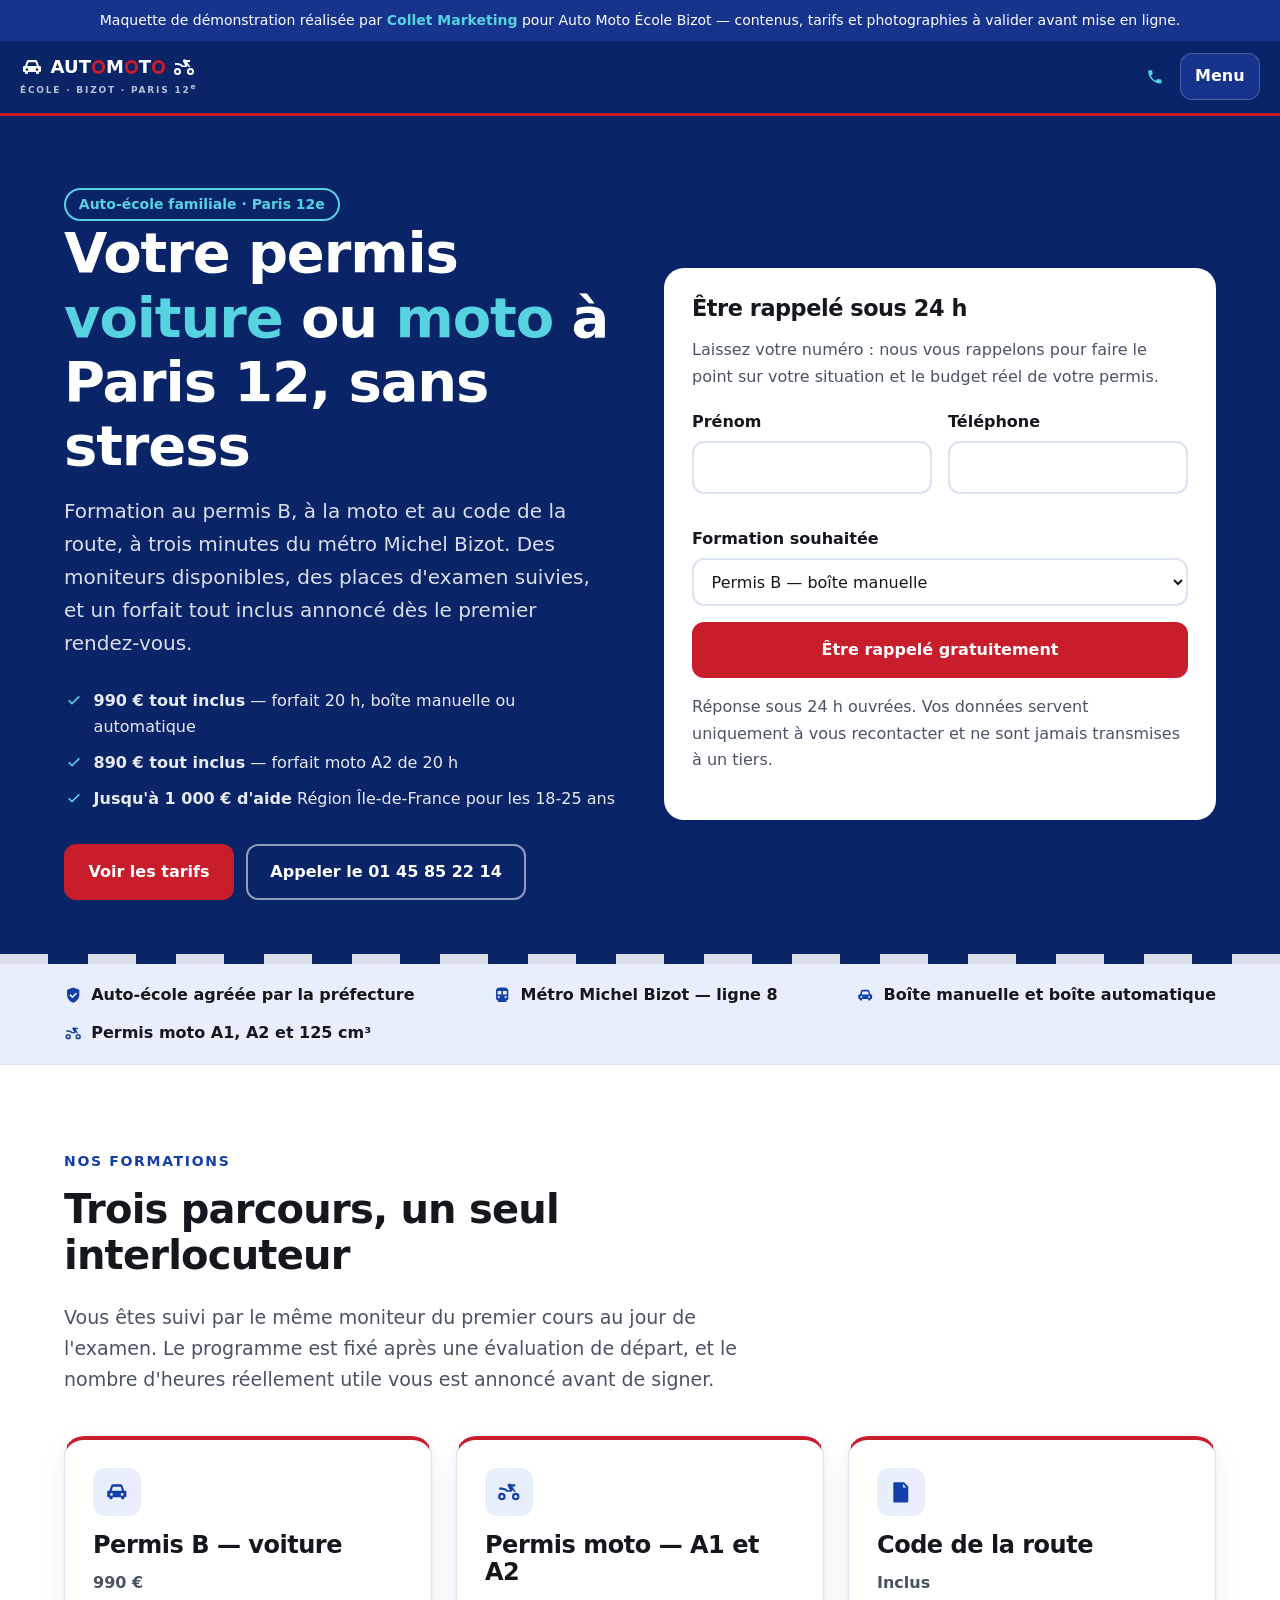
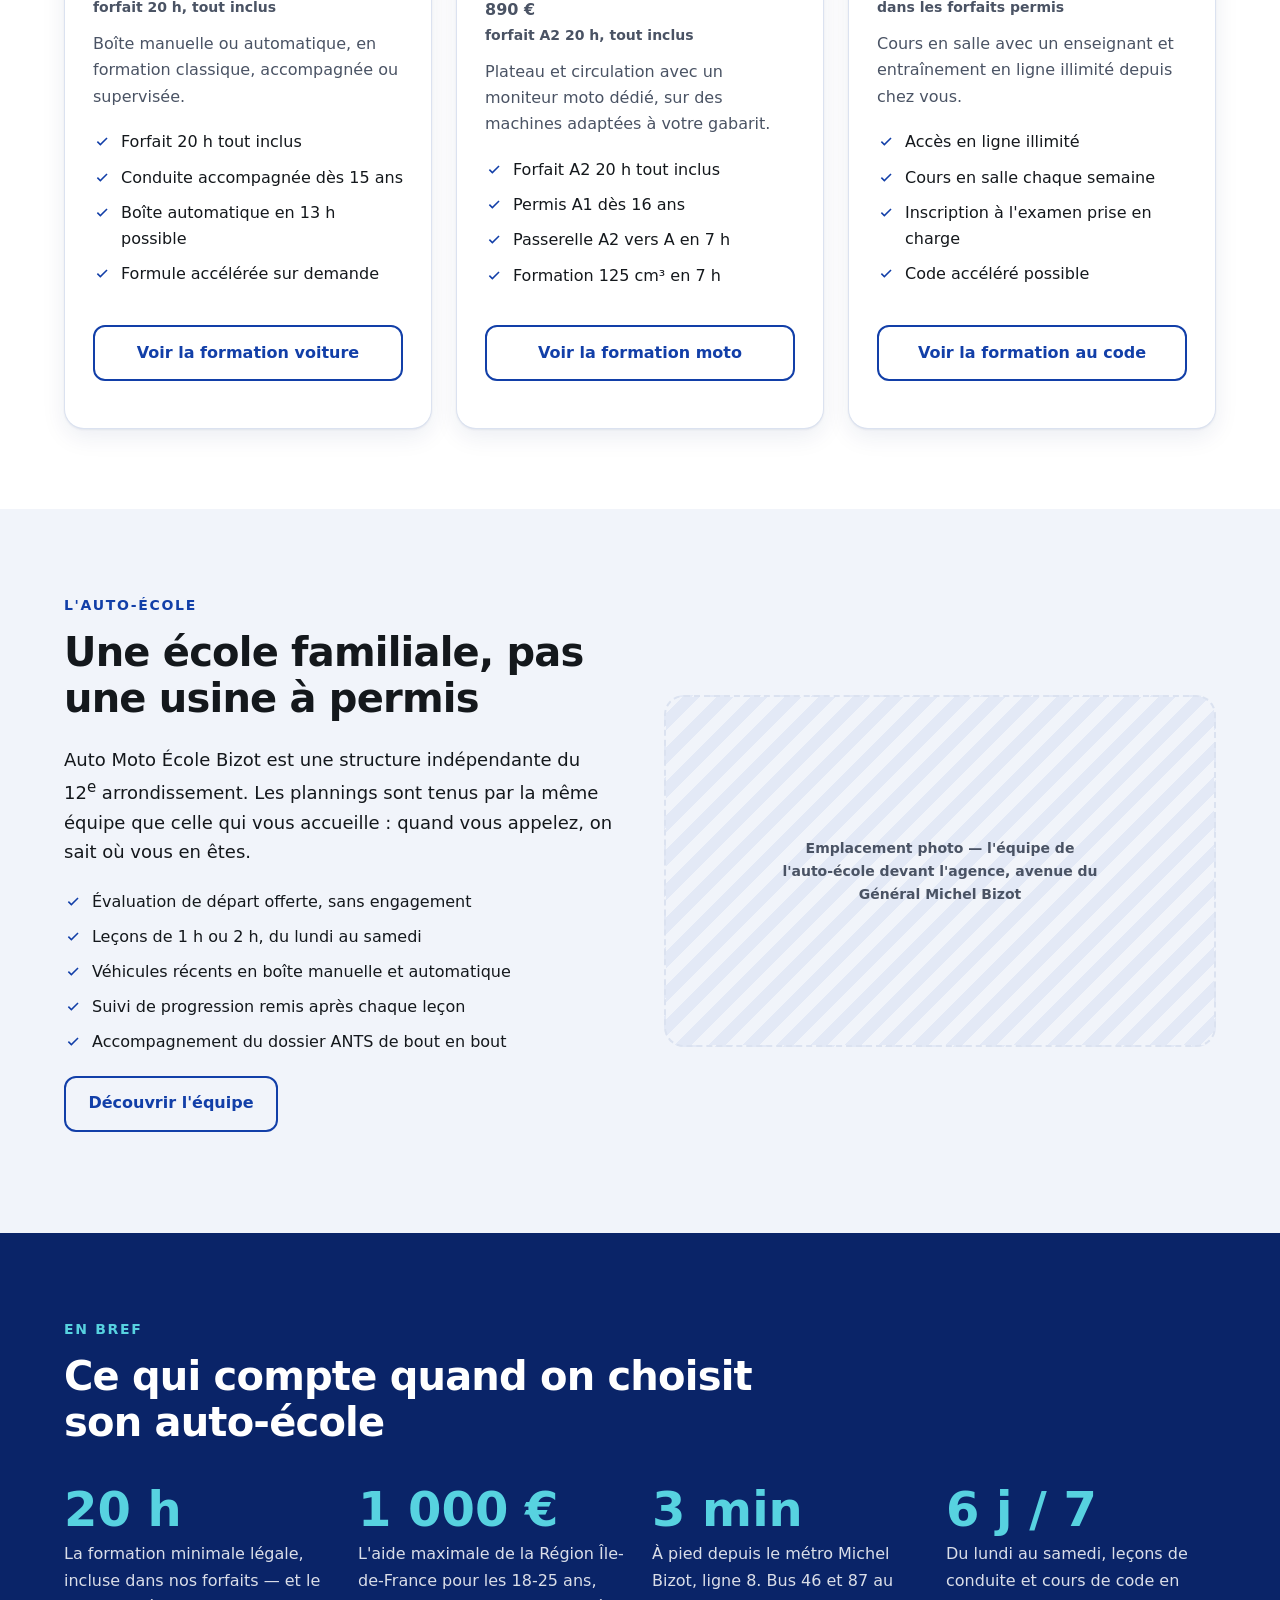
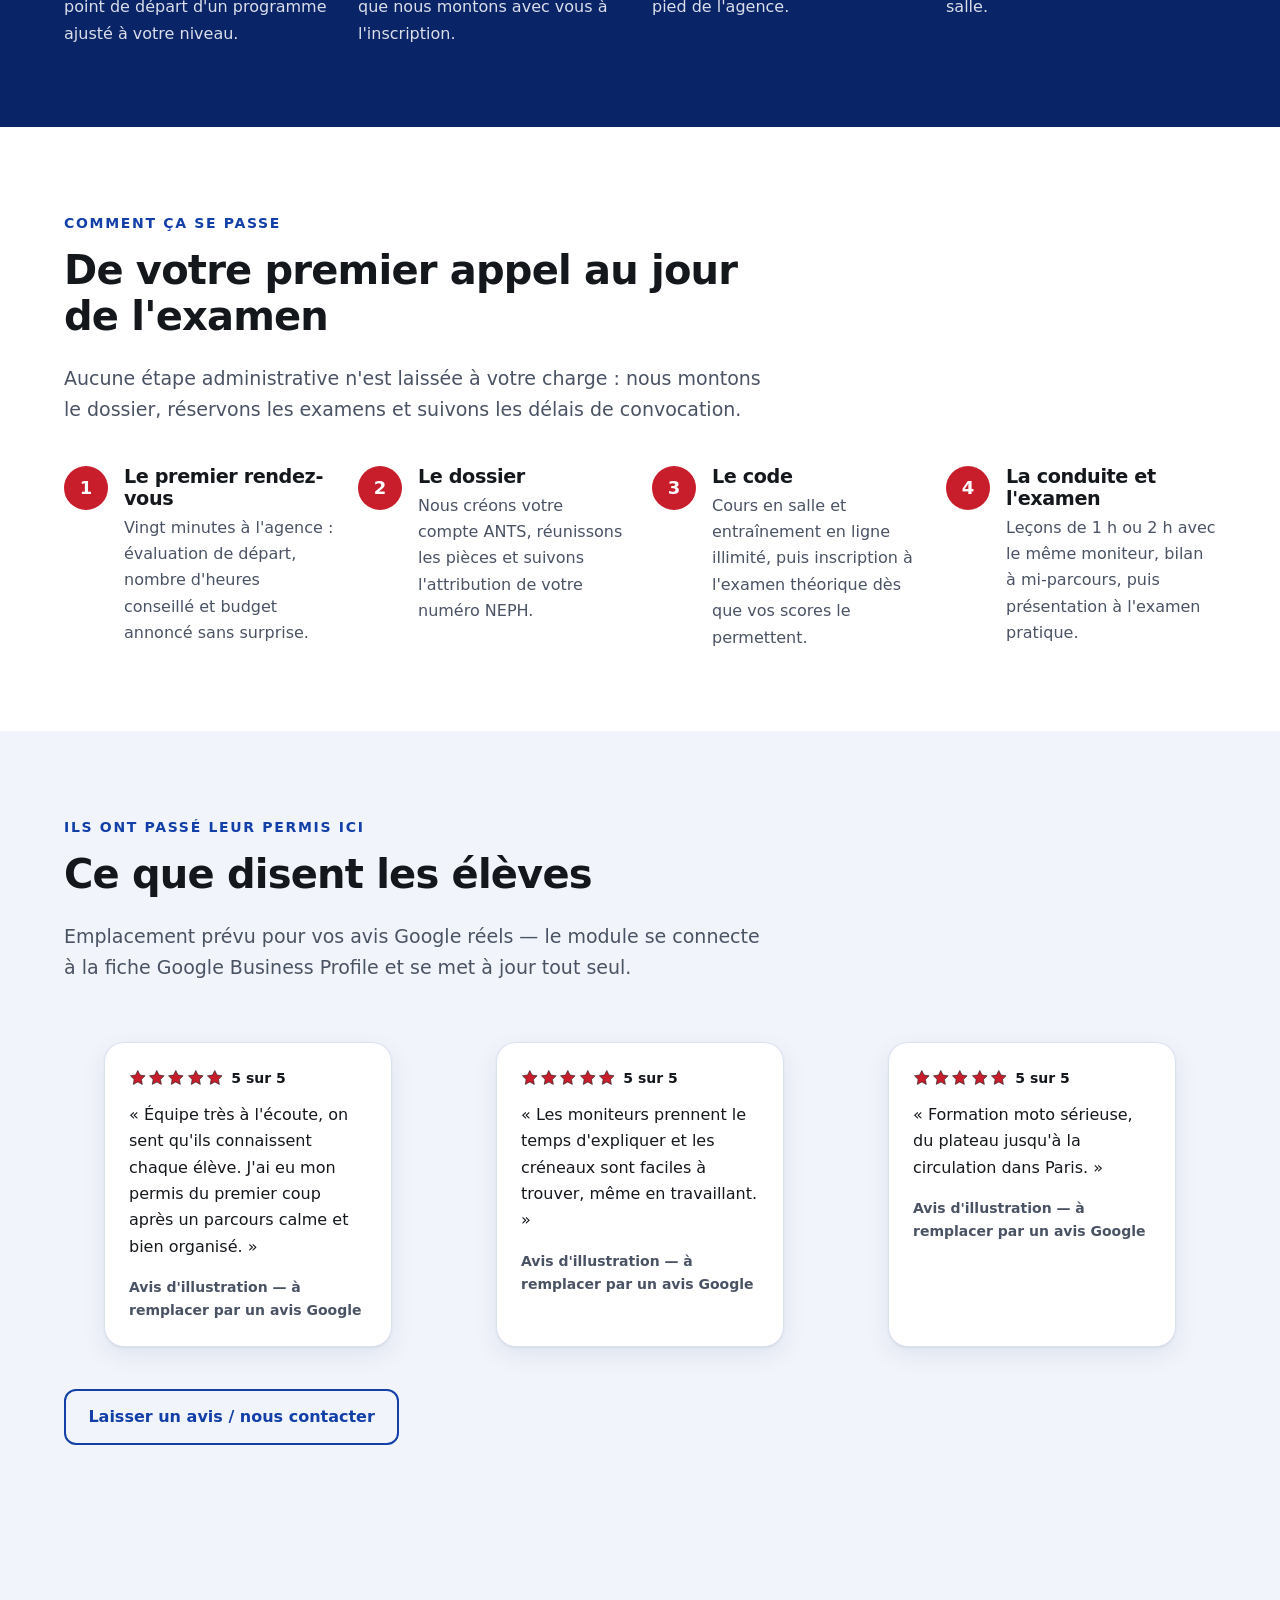
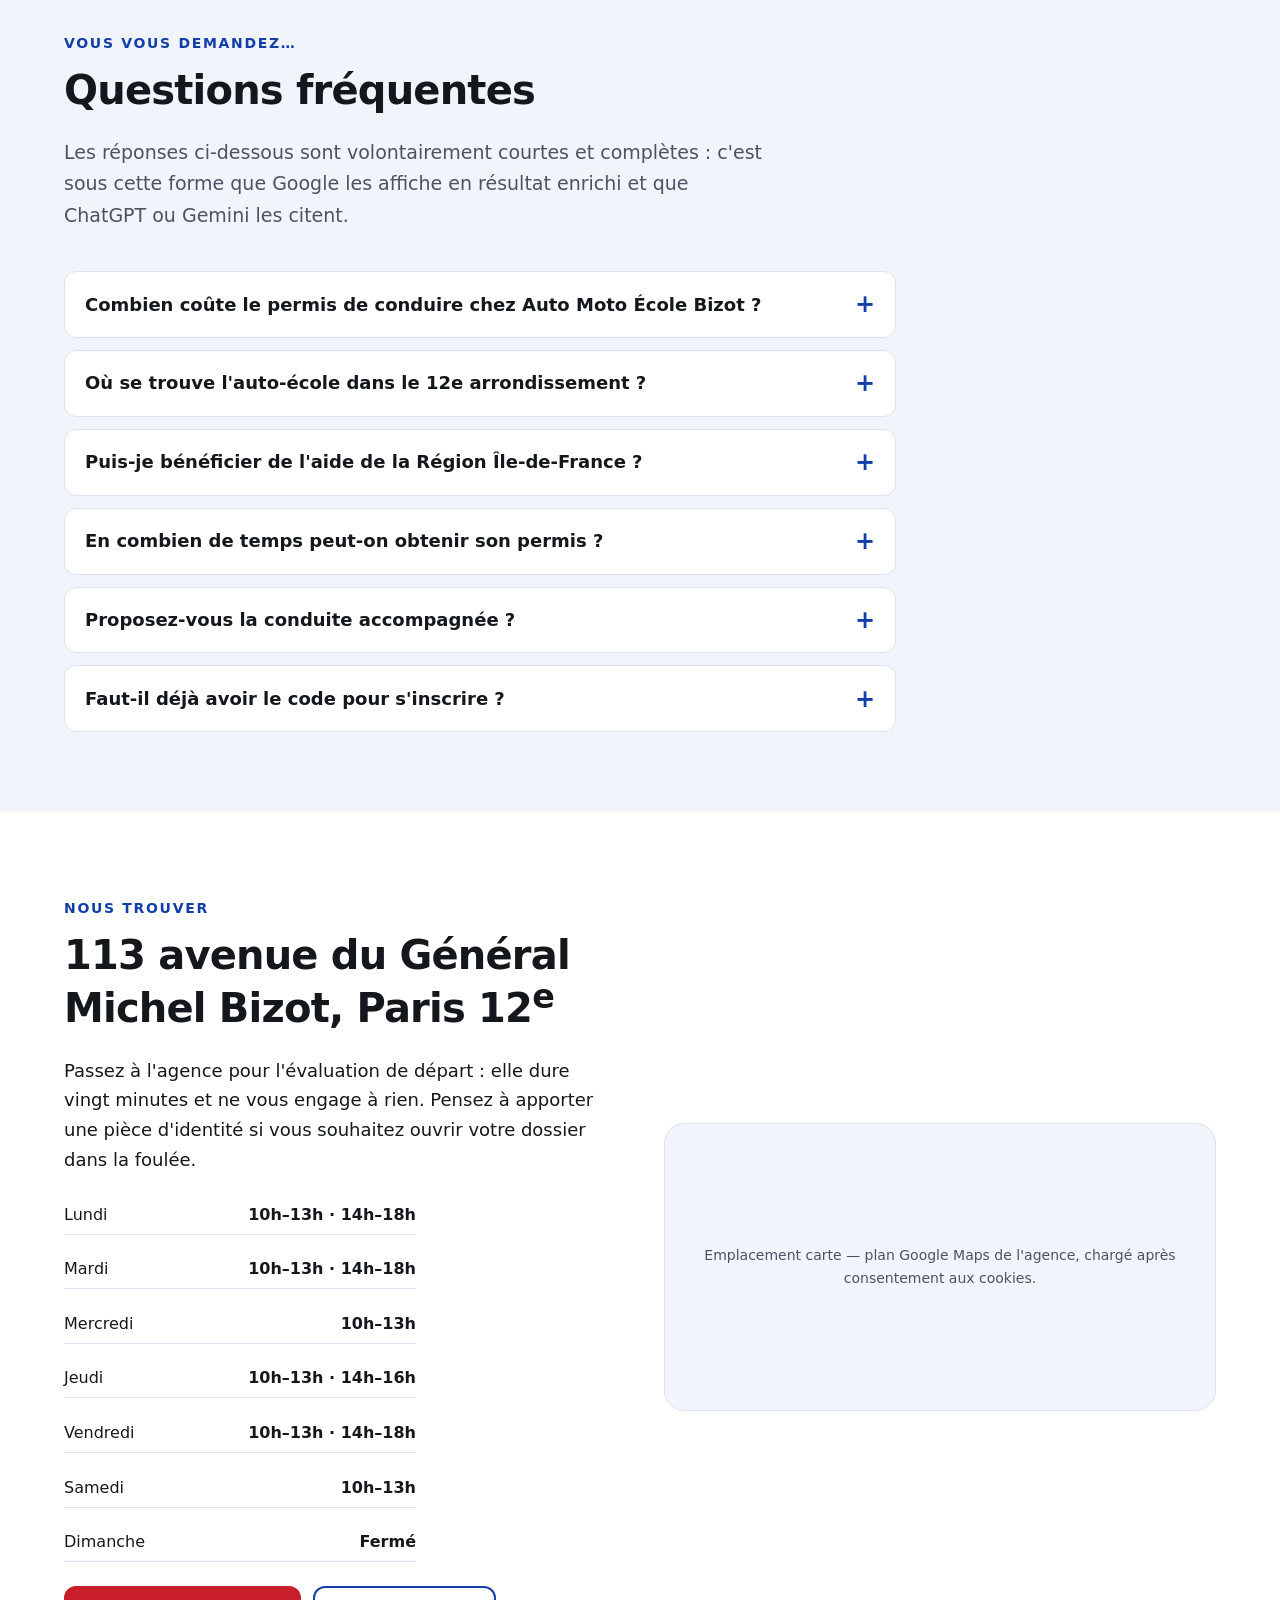
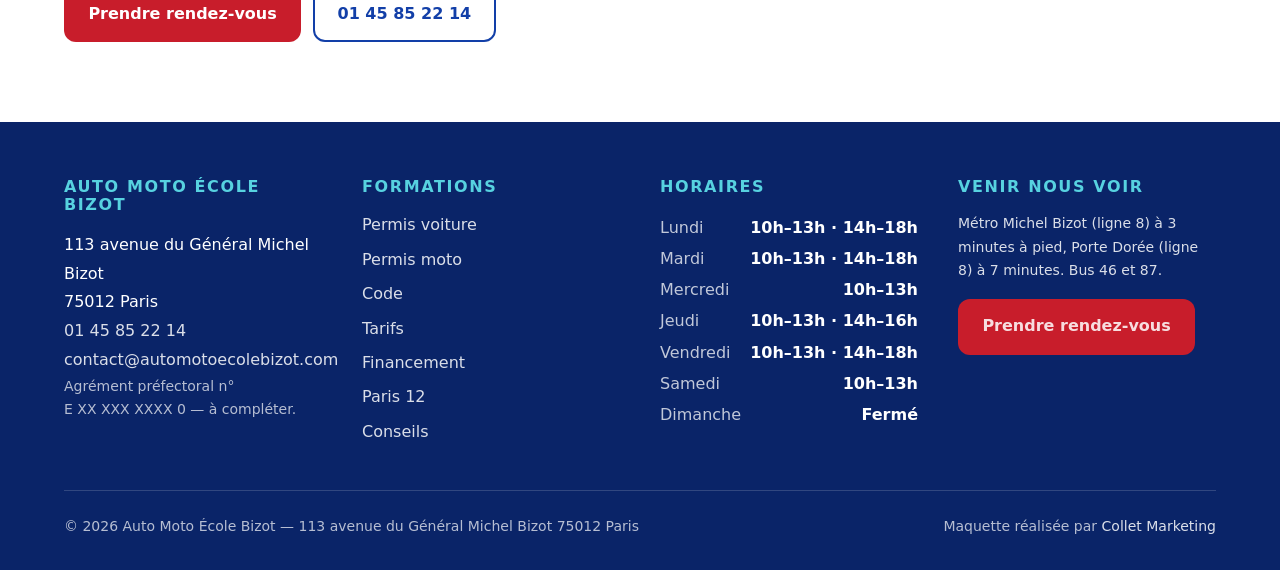
==== commit 589e6bbb: "Palette reprise sur l'enseigne et logotype de l'auto-école La charte ne sort plus d'un choix arbitra" ====
--- a/index.html
+++ b/index.html
@@ -6,7 +6,7 @@
 <title>Auto-école à Paris 12 — permis voiture et moto | Auto Moto École Bizot</title>
 <meta name="description" content="Auto-école familiale au 113 avenue du Général Michel Bizot, Paris 12e. Permis B dès 990 € tout inclus, permis moto A2 dès 890 €, code inclus. Aide Région jusqu'à 1 000 €.">
 <link rel="canonical" href="https://www.automotoecolebizot.com/">
-<meta name="theme-color" content="#0e1420">
+<meta name="theme-color" content="#123fa8">
 <meta property="og:type" content="website">
 <meta property="og:locale" content="fr_FR">
 <meta property="og:site_name" content="Auto Moto École Bizot">
@@ -14,7 +14,7 @@
 <meta property="og:description" content="Auto-école familiale au 113 avenue du Général Michel Bizot, Paris 12e. Permis B dès 990 € tout inclus, permis moto A2 dès 890 €, code inclus. Aide Région jusqu'à 1 000 €.">
 <meta property="og:url" content="https://www.automotoecolebizot.com/">
 <meta name="twitter:card" content="summary_large_image">
-<link rel="stylesheet" href="assets/css/bizot.css?v=f69661eec4">
+<link rel="stylesheet" href="assets/css/bizot.css?v=f114c47a01">
 <script type="application/ld+json">{"@context":"https://schema.org","@type":["DrivingSchool","LocalBusiness"],"@id":"https://www.automotoecolebizot.com/#etablissement","name":"Auto Moto École Bizot","legalName":"AUTO MOTO ECOLE BIZOT","url":"https://www.automotoecolebizot.com/","telephone":"+33145852214","email":"contact@automotoecolebizot.com","image":"https://www.automotoecolebizot.com/assets/img/devanture.jpg","priceRange":"€€","currenciesAccepted":"EUR","address":{"@type":"PostalAddress","streetAddress":"113 avenue du Général Michel Bizot","postalCode":"75012","addressLocality":"Paris","addressRegion":"Île-de-France","addressCountry":"FR"},"geo":{"@type":"GeoCoordinates","latitude":"48.8368","longitude":"2.4048"},"openingHoursSpecification":[{"@type":"OpeningHoursSpecification","dayOfWeek":["Monday","Tuesday","Friday"],"opens":"10:00","closes":"13:00"},{"@type":"OpeningHoursSpecification","dayOfWeek":["Monday","Tuesday","Friday"],"opens":"14:00","closes":"18:00"},{"@type":"OpeningHoursSpecification","dayOfWeek":["Wednesday","Saturday"],"opens":"10:00","closes":"13:00"},{"@type":"OpeningHoursSpecification","dayOfWeek":"Thursday","opens":"10:00","closes":"13:00"},{"@type":"OpeningHoursSpecification","dayOfWeek":"Thursday","opens":"14:00","closes":"16:00"}],"areaServed":[{"@type":"City","name":"Paris 12e"},{"@type":"City","name":"Saint-Mandé"},{"@type":"City","name":"Charenton-le-Pont"},{"@type":"City","name":"Vincennes"}],"hasOfferCatalog":{"@type":"OfferCatalog","name":"Formations au permis de conduire","itemListElement":[{"@type":"Offer","name":"Permis B — forfait 20 h boîte manuelle","price":"990","priceCurrency":"EUR"},{"@type":"Offer","name":"Permis B — forfait 20 h boîte automatique","price":"990","priceCurrency":"EUR"},{"@type":"Offer","name":"Permis A2 — forfait 20 h moto","price":"890","priceCurrency":"EUR"}]},"publicAccess":true,"sameAs":["https://www.instagram.com/"]}</script>
 <script type="application/ld+json">{"@context":"https://schema.org","@type":"FAQPage","mainEntity":[{"@type":"Question","name":"Combien coûte le permis de conduire chez Auto Moto École Bizot ?","acceptedAnswer":{"@type":"Answer","text":"Le forfait permis B de 20 heures est affiché à 990 € tout inclus, en boîte manuelle comme en boîte automatique. Le forfait moto A2 de 20 heures est à 890 € tout inclus. Ces montants comprennent l'accès au code en ligne, l'accompagnement du dossier et la présentation aux examens ; les heures supplémentaires éventuelles sont facturées à l'unité."}},{"@type":"Question","name":"Où se trouve l'auto-école dans le 12e arrondissement ?","acceptedAnswer":{"@type":"Answer","text":"Au 113 avenue du Général Michel Bizot, 75012 Paris, à trois minutes à pied du métro Michel Bizot (ligne 8) et à sept minutes de Porte Dorée. Les bus 46 et 87 desservent l'avenue."}},{"@type":"Question","name":"Puis-je bénéficier de l'aide de la Région Île-de-France ?","acceptedAnswer":{"@type":"Answer","text":"Oui. L'auto-école est partenaire du dispositif régional : les jeunes Franciliens de 18 à 25 ans peuvent obtenir jusqu'à 1 000 € d'aide, sous conditions de ressources et d'engagement citoyen. Nous montons le dossier avec vous lors de l'inscription."}},{"@type":"Question","name":"En combien de temps peut-on obtenir son permis ?","acceptedAnswer":{"@type":"Answer","text":"Comptez en moyenne trois à quatre mois entre l'inscription et l'examen pratique, en tenant compte du délai d'obtention du code et de l'attribution d'une place d'examen. Une formule accélérée permet de passer le permis en quelques semaines si votre disponibilité le permet."}},{"@type":"Question","name":"Proposez-vous la conduite accompagnée ?","acceptedAnswer":{"@type":"Answer","text":"Oui, dès 15 ans, ainsi que la conduite supervisée à partir de 18 ans. Les deux formules incluent la formation initiale de 20 heures, les rendez-vous pédagogiques et le suivi de l'accompagnateur."}},{"@type":"Question","name":"Faut-il déjà avoir le code pour s'inscrire ?","acceptedAnswer":{"@type":"Answer","text":"Non. Vous pouvez vous inscrire à la formation complète — code et conduite — ou à la conduite seule si vous détenez déjà un code en cours de validité (valable cinq ans et cinq présentations à l'examen pratique)."}}]}</script>
 <script type="application/ld+json">{"@context":"https://schema.org","@type":"WebSite","name":"Auto Moto École Bizot","url":"https://www.automotoecolebizot.com/"}</script>
@@ -25,12 +25,8 @@
 <header class="entete">
   <div class="conteneur entete__barre">
     <a class="logo" href="index.html" aria-current="page">
-      <svg width="40" height="40" viewBox="0 0 40 40" aria-hidden="true" focusable="false">
-        <rect width="40" height="40" rx="10" fill="#ffc94a"/>
-        <path d="M8 30 20 10l12 20z" fill="#0e1420"/>
-        <path d="M19 20h2v3h-2zm0 5h2v3h-2z" fill="#ffc94a"/>
-      </svg>
-      <span class="logo__marque">Auto Moto École Bizot<span>Paris 12e</span></span>
+      <span class="logo__lockup" aria-hidden="true"><svg class="logo__vehicule" viewBox="0 0 24 24" aria-hidden="true" focusable="false"><path d="M5 11l1.5-4.3A2 2 0 0 1 8.4 5h7.2a2 2 0 0 1 1.9 1.7L19 11h1a1 1 0 0 1 1 1v4a1 1 0 0 1-1 1h-1v1a1 1 0 0 1-1 1h-1a1 1 0 0 1-1-1v-1H8v1a1 1 0 0 1-1 1H6a1 1 0 0 1-1-1v-1H4a1 1 0 0 1-1-1v-4a1 1 0 0 1 1-1zm2.2 0h9.6l-1.1-3.4a.6.6 0 0 0-.5-.4H8.8a.6.6 0 0 0-.5.4zM7 13.2a1.3 1.3 0 1 0 0 2.6 1.3 1.3 0 0 0 0-2.6zm10 0a1.3 1.3 0 1 0 0 2.6 1.3 1.3 0 0 0 0-2.6z"/></svg><span class="logo__mot">AUT<i class="logo__o"></i>M<i class="logo__o"></i>T<i class="logo__o"></i></span><svg class="logo__vehicule" viewBox="0 0 24 24" aria-hidden="true" focusable="false"><path d="M5.5 13a3.5 3.5 0 1 0 0 7 3.5 3.5 0 0 0 0-7zm13 0a3.5 3.5 0 1 0 0 7 3.5 3.5 0 0 0 0-7zm-13 2a1.5 1.5 0 1 1 0 3 1.5 1.5 0 0 1 0-3zm13 0a1.5 1.5 0 1 1 0 3 1.5 1.5 0 0 1 0-3zM14 5h4v2h-2.6l1.3 2.4A5.5 5.5 0 0 1 18.5 12h-2a3.5 3.5 0 0 0-.8-1.6L14.4 12H9.9a5.5 5.5 0 0 0-4.4-2H3V8h2.5a7.5 7.5 0 0 1 5.6 2.5h2.1l-2-3.7A1.5 1.5 0 0 1 14 5z"/></svg></span><span class="logo__sous" aria-hidden="true">ÉCOLE · BIZOT · PARIS 12<sup>e</sup></span>
+      <span class="visuellement-cache">Auto Moto École Bizot — accueil</span>
     </a>
     <button class="bouton-menu" type="button" data-menu-bouton aria-expanded="false" aria-controls="menu">
       Menu
--- a/assets/css/bizot.css
+++ b/assets/css/bizot.css
@@ -1,41 +1,37 @@
-/* ==========================================================================
-   Auto Moto École Bizot — maquette Collet Marketing
-   Feuille de style unique. Aucune dépendance, aucune étape de compilation.
-
-   Ordre : jetons → socle → mise en page → composants → utilitaires.
-   Aucune couleur n'est écrite en dur hors du bloc « jetons ».
-   ========================================================================== */
-
-/* --------------------------------------------------------------------------
-   1. Jetons
-   -------------------------------------------------------------------------- */
 :root {
-  /* Palette — six valeurs, aucune autre.
-     Le thème vient de la route : bitume, marquage au sol, bleu de signalisation. */
-  --bitume:       #0e1420;  /* texte principal, en-tête, pied de page          */
-  --bitume-clair: #1b2534;  /* aplats secondaires sur fond sombre              */
-  --bleu:         #1b4de4;  /* couleur de marque, liens, aplats                */
-  --jaune:        #ffc94a;  /* action principale et marquage au sol            */
-  --gris:         #f4f6fa;  /* fonds de section clairs                         */
-  --blanc:        #ffffff;
-
-  /* Teintes dérivées — états d'interface uniquement (survol, bordures). */
-  --bleu-voile:   #e8eeff;  /* bleu 10 % sur blanc : fonds d'encadré           */
-  --bleu-fonce:   #1740bd;  /* survol du bouton bleu                           */
-  --jaune-fonce:  #f0b62b;  /* survol du bouton jaune                          */
-  --bitume-doux:  #4a5468;  /* texte secondaire — 7,4:1 sur blanc              */
-  --trait:        #dde3ee;
+  /* Palette — relevée sur l'enseigne et le logo de l'auto-école.
+     Bleu de la devanture, rouge des anneaux du logotype, turquoise du mur
+     d'accueil : le site prolonge ce que le passant voit avenue du Général
+     Michel Bizot. */
+  --bleu:           #123fa8;  /* enseigne — couleur de marque, aplats          */
+  --bleu-nuit:      #0a2468;  /* fonds profonds : en-tête, héros, pied         */
+  --rouge:          #c81d2b;  /* anneaux du logo — action principale, jamais du texte courant */
+  --turquoise:      #0e727f;  /* mur de l'agence — accents sur fond clair      */
+  --gris:           #f1f4fa;  /* fonds de section clairs                       */
+  --blanc:          #ffffff;
+  --encre:          #14181c;  /* texte — le noir du logotype                   */
+
+  /* Teintes dérivées — états d'interface et lisibilité sur fond sombre.
+     Aucune n'est une couleur de marque supplémentaire. */
+  --bleu-voile:     #e8eefb;  /* bleu très dilué : encadrés, fonds d'icône     */
+  --bleu-fonce:     #0e3187;  /* survol des liens                              */
+  --bleu-profond:   #16348c;  /* aplats secondaires sur fond sombre            */
+  --rouge-fonce:    #a5151f;  /* survol du bouton principal                    */
+  --turquoise-vif:  #57d2e0;  /* turquoise éclairci — accents sur fond sombre  */
+  --encre-douce:    #4a5364;  /* texte secondaire — 7,3:1 sur blanc            */
+  --trait:          #dbe2f0;
 
   /* Rôles — les composants ne consomment jamais la palette directement. */
   --fond-page:      var(--blanc);
   --fond-clair:     var(--gris);
-  --fond-sombre:    var(--bitume);
-  --texte:          var(--bitume);
-  --texte-doux:     var(--bitume-doux);
-  --texte-sombre:   var(--blanc);      /* texte posé sur --fond-sombre         */
-  --action-fond:    var(--jaune);      /* bitume sur jaune = 11,6:1            */
-  --action-texte:   var(--bitume);
-  --marque:         var(--bleu);       /* bleu sur blanc = 6,5:1               */
+  --fond-sombre:    var(--bleu-nuit);
+  --texte:          var(--encre);
+  --texte-doux:     var(--encre-douce);
+  --texte-sombre:   var(--blanc);        /* texte posé sur --fond-sombre       */
+  --action-fond:    var(--rouge);        /* blanc sur rouge = 5,9:1            */
+  --action-texte:   var(--blanc);
+  --marque:         var(--bleu);         /* bleu sur blanc = 7,6:1             */
+  --accent-sombre:  var(--turquoise-vif);/* turquoise clair sur bleu nuit = 8,9:1 */
 
   /* Typographie — tout en rem, jamais en px : le réglage « taille du texte »
      du navigateur doit rester opérant. */
@@ -54,8 +50,8 @@
 
   --rayon:       0.75rem;
   --rayon-large: 1.25rem;
-  --ombre:       0 1px 2px rgba(14, 20, 32, .06), 0 8px 24px rgba(14, 20, 32, .07);
-  --ombre-forte: 0 18px 48px rgba(14, 20, 32, .18);
+  --ombre:       0 1px 2px rgba(10, 36, 104, .07), 0 8px 24px rgba(10, 36, 104, .08);
+  --ombre-forte: 0 18px 48px rgba(10, 36, 104, .22);
 }
 
 /* --------------------------------------------------------------------------
@@ -98,12 +94,12 @@
   outline-offset: 3px;
   border-radius: 4px;
 }
-.sur-fond-sombre :focus-visible, .pied :focus-visible { outline-color: var(--jaune); }
+.sur-fond-sombre :focus-visible, .pied :focus-visible { outline-color: var(--accent-sombre); }
 
 .saut-navigation {
   position: absolute; top: 0; left: 0; z-index: 100;
   width: 1px; height: 1px; overflow: hidden; clip-path: inset(50%);
-  background: var(--jaune); color: var(--bitume);
+  background: var(--action-fond); color: var(--action-texte);
   padding: .75rem 1.25rem; font-weight: 700; border-radius: 0 0 var(--rayon) 0;
 }
 .saut-navigation:focus {
@@ -123,7 +119,7 @@
 .section--claire { background: var(--fond-clair); }
 .section--sombre { background: var(--fond-sombre); color: var(--texte-sombre); }
 .section--sombre h2, .section--sombre h3 { color: var(--texte-sombre); }
-.section--sombre a { color: var(--jaune); }
+.section--sombre a { color: var(--accent-sombre); }
 
 .section__intro { max-width: 44rem; margin-bottom: 2.5rem; }
 .section__intro p { max-width: none; color: var(--texte-doux); font-size: 1.1875rem; }
@@ -135,7 +131,7 @@
   letter-spacing: .12em; text-transform: uppercase;
   color: var(--marque); margin-bottom: .75rem;
 }
-.section--sombre .surtitre { color: var(--jaune); }
+.section--sombre .surtitre { color: var(--accent-sombre); }
 
 .grille { display: grid; gap: var(--gouttiere); }
 .grille--2 { grid-template-columns: repeat(auto-fit, minmax(19rem, 1fr)); }
@@ -147,26 +143,41 @@
    4. En-tête
    -------------------------------------------------------------------------- */
 .bandeau-maquette {
-  background: var(--bitume-clair); color: var(--blanc);
+  background: var(--bleu-profond); color: var(--blanc);
   font-size: var(--mention); text-align: center;
   padding: .55rem 1rem;
 }
-.bandeau-maquette a { color: var(--jaune); font-weight: 700; }
-.bandeau-maquette strong { color: var(--jaune); }
+.bandeau-maquette a { color: var(--accent-sombre); font-weight: 700; }
+.bandeau-maquette strong { color: var(--accent-sombre); }
 
 .entete {
   position: sticky; top: 0; z-index: 50;
-  background: var(--bitume); color: var(--texte-sombre);
-  border-bottom: 3px solid var(--jaune);
+  background: var(--bleu-nuit); color: var(--texte-sombre);
+  border-bottom: 3px solid var(--rouge);
 }
 .entete__barre {
   width: min(100% - 2.5rem, var(--largeur-entete));
   display: flex; align-items: center; gap: 1rem;
   min-height: 4.5rem;
 }
-.logo { display: inline-flex; align-items: center; gap: .65rem; text-decoration: none; color: var(--blanc); flex: 0 0 auto; }
-.logo__marque { font-weight: 900; font-size: 1.0625rem; letter-spacing: -.02em; line-height: 1.15; max-width: 9.5rem; }
-.logo__marque span { display: block; font-size: .625rem; font-weight: 700; letter-spacing: .18em; color: var(--jaune); }
+/* Logotype — reprise du logo de l'enseigne : le mot AUTOMOTO dont les O sont
+   des anneaux rouges, encadré de la voiture et de la moto. Les anneaux sont
+   des bordures, pas des images : ils suivent la taille du texte et restent
+   nets à toute échelle. Le fichier officiel de l'auto-école, déposé dans
+   assets/img/, remplace ce tracé (voir gabarits.py, LOGO_FICHIER). */
+.logo { display: inline-flex; flex-direction: column; gap: .15rem; text-decoration: none; color: var(--blanc); flex: 0 0 auto; }
+.logo__lockup { display: flex; align-items: center; gap: .4rem; }
+.logo__mot {
+  display: flex; align-items: center; gap: .04em;
+  font-weight: 900; font-size: 1.125rem; letter-spacing: .01em; line-height: 1;
+}
+.logo__o {
+  display: inline-block; width: .74em; height: .74em;
+  border: .19em solid var(--rouge); border-radius: 50%;
+}
+.logo__vehicule { width: 1.5rem; height: 1.5rem; fill: currentColor; flex: 0 0 auto; }
+.logo__sous { font-size: .5625rem; font-weight: 700; letter-spacing: .2em; color: rgba(255,255,255,.72); }
+.logo__image { height: 2.5rem; width: auto; }
 
 .nav { margin-left: auto; }
 .nav__liste { display: flex; align-items: center; gap: .1rem; list-style: none; margin: 0; padding: 0; }
@@ -175,19 +186,19 @@
   color: var(--blanc); text-decoration: none; font-size: .9375rem; font-weight: 600;
 }
 .nav__inscription .bouton { padding: .6rem 1rem; font-size: .9375rem; }
-.nav__lien:hover { background: var(--bitume-clair); color: var(--blanc); }
-.nav__lien[aria-current="page"] { color: var(--jaune); }
+.nav__lien:hover { background: var(--bleu-profond); color: var(--blanc); }
+.nav__lien[aria-current="page"] { color: var(--accent-sombre); }
 
 .entete__actions { display: flex; align-items: center; gap: .75rem; flex: 0 0 auto; }
 .tel-entete {
   display: inline-flex; align-items: center; gap: .5rem;
   color: var(--blanc); text-decoration: none; font-weight: 700; white-space: nowrap;
 }
-.tel-entete svg { width: 1.1rem; height: 1.1rem; fill: var(--jaune); }
+.tel-entete svg { width: 1.1rem; height: 1.1rem; fill: var(--accent-sombre); }
 
 .bouton-menu {
   display: none; align-items: center; gap: .5rem;
-  background: var(--bitume-clair); color: var(--blanc);
+  background: var(--bleu-profond); color: var(--blanc);
   border: 1px solid rgba(255,255,255,.22); border-radius: var(--rayon);
   font: inherit; font-size: var(--petit); font-weight: 700;
   padding: .6rem .9rem; cursor: pointer; min-height: 44px;
@@ -201,7 +212,7 @@
   .tel-entete__texte { display: none; }
   .nav {
     position: absolute; left: 0; right: 0; top: 100%;
-    background: var(--bitume); border-bottom: 3px solid var(--jaune);
+    background: var(--bleu-nuit); border-bottom: 3px solid var(--rouge);
     margin: 0; padding: .5rem 1.25rem 1.25rem;
     display: none;
   }
@@ -223,7 +234,7 @@
 }
 .bouton:hover { transform: translateY(-1px); }
 .bouton--principal { background: var(--action-fond); color: var(--action-texte); }
-.bouton--principal:hover { background: var(--jaune-fonce); color: var(--action-texte); }
+.bouton--principal:hover { background: var(--rouge-fonce); color: var(--action-texte); }
 .bouton--secondaire { background: transparent; color: var(--marque); border-color: var(--marque); }
 .bouton--secondaire:hover { background: var(--bleu-voile); color: var(--bleu-fonce); }
 .sur-fond-sombre .bouton--secondaire, .section--sombre .bouton--secondaire {
@@ -239,23 +250,23 @@
    6. Héros
    -------------------------------------------------------------------------- */
 .heros {
-  background: var(--bitume); color: var(--texte-sombre);
+  background: var(--bleu-nuit); color: var(--texte-sombre);
   position: relative; overflow: hidden;
   padding-block: 4.5rem 4rem;
 }
 /* Marquage au sol : une bande discontinue en fond, tracée en CSS. */
 .heros::after {
   content: ""; position: absolute; inset: auto 0 0 0; height: 10px;
-  background: repeating-linear-gradient(90deg, var(--jaune) 0 3rem, transparent 3rem 5.5rem);
-  opacity: .9;
+  background: repeating-linear-gradient(90deg, var(--blanc) 0 3rem, transparent 3rem 5.5rem);
+  opacity: .85;
 }
 .heros__grille { display: grid; grid-template-columns: repeat(auto-fit, minmax(20rem, 1fr)); gap: 3rem; align-items: center; }
 .heros h1 { margin-bottom: 1rem; }
-.heros h1 em { font-style: normal; color: var(--jaune); }
+.heros h1 em { font-style: normal; color: var(--accent-sombre); }
 .heros__accroche { font-size: 1.25rem; color: rgba(255,255,255,.85); max-width: 34rem; }
 .heros__preuves { list-style: none; margin: 1.75rem 0 0; padding: 0; display: grid; gap: .6rem; }
 .heros__preuves li { display: flex; align-items: flex-start; gap: .6rem; font-size: var(--petit); color: rgba(255,255,255,.9); }
-.heros__preuves svg { width: 1.25rem; height: 1.25rem; flex: 0 0 auto; margin-top: .2rem; fill: var(--jaune); }
+.heros__preuves svg { width: 1.25rem; height: 1.25rem; flex: 0 0 auto; margin-top: .2rem; fill: var(--accent-sombre); }
 
 .encart-devis {
   background: var(--blanc); color: var(--texte);
@@ -294,12 +305,12 @@
 .carte__prix { font-weight: 900; font-size: 1.5rem; color: var(--texte); margin: .25rem 0 .75rem; }
 .carte__prix small { display: block; font-size: var(--mention); font-weight: 600; color: var(--texte-doux); }
 .carte__pied { margin-top: auto; padding-top: 1rem; }
-.carte--formation { border-top: 4px solid var(--jaune); }
+.carte--formation { border-top: 4px solid var(--rouge); }
 
 .liste-cochee { list-style: none; margin: 0 0 1.25rem; padding: 0; display: grid; gap: .55rem; }
 .liste-cochee li { display: flex; align-items: flex-start; gap: .6rem; font-size: var(--petit); }
 .liste-cochee svg { width: 1.15rem; height: 1.15rem; flex: 0 0 auto; margin-top: .25rem; fill: var(--marque); }
-.section--sombre .liste-cochee svg { fill: var(--jaune); }
+.section--sombre .liste-cochee svg { fill: var(--accent-sombre); }
 
 /* Étapes numérotées */
 .etape { position: relative; padding-left: 3.75rem; }
@@ -307,7 +318,7 @@
   position: absolute; left: 0; top: 0;
   width: 2.75rem; height: 2.75rem; border-radius: 50%;
   display: inline-flex; align-items: center; justify-content: center;
-  background: var(--jaune); color: var(--bitume);
+  background: var(--rouge); color: var(--blanc);
   font-weight: 900; font-size: 1.125rem;
 }
 .etape h3 { margin-bottom: .3rem; font-size: 1.2rem; }
@@ -316,7 +327,7 @@
 
 /* Chiffres clés */
 .chiffre { text-align: left; }
-.chiffre__valeur { display: block; font-size: clamp(2.2rem, 1.6rem + 2vw, 3rem); font-weight: 900; color: var(--jaune); line-height: 1; }
+.chiffre__valeur { display: block; font-size: clamp(2.2rem, 1.6rem + 2vw, 3rem); font-weight: 900; color: var(--accent-sombre); line-height: 1; }
 .chiffre p { font-size: var(--petit); margin: .5rem 0 0; color: rgba(255,255,255,.85); }
 
 /* Avis */
@@ -325,7 +336,7 @@
 .avis figcaption { font-size: var(--mention); color: var(--texte-doux); font-weight: 600; }
 .note { display: flex; align-items: center; gap: .5rem; margin-bottom: .75rem; }
 .note__etoiles { display: inline-flex; gap: .1rem; }
-.note__etoiles svg { width: 1.1rem; height: 1.1rem; fill: var(--jaune); stroke: var(--bitume); stroke-width: 1.2; }
+.note__etoiles svg { width: 1.1rem; height: 1.1rem; fill: var(--rouge); stroke: var(--encre); stroke-width: .8; }
 .note__texte { font-size: var(--mention); font-weight: 700; }
 
 /* --------------------------------------------------------------------------
@@ -383,7 +394,7 @@
    -------------------------------------------------------------------------- */
 .photo {
   display: flex; align-items: center; justify-content: center; text-align: center;
-  background: repeating-linear-gradient(135deg, var(--gris) 0 12px, #eaeef6 12px 24px);
+  background: repeating-linear-gradient(135deg, var(--gris) 0 12px, #e3e9f6 12px 24px);
   border: 2px dashed var(--trait); border-radius: var(--rayon-large);
   color: var(--texte-doux); font-size: var(--mention); font-weight: 600;
   padding: 1.5rem; min-height: 16rem;
@@ -439,10 +450,10 @@
 /* --------------------------------------------------------------------------
    14. Pied de page
    -------------------------------------------------------------------------- */
-.pied { background: var(--bitume); color: var(--blanc); padding-block: 3.5rem 2rem; }
+.pied { background: var(--bleu-nuit); color: var(--blanc); padding-block: 3.5rem 2rem; }
 .pied a { color: rgba(255,255,255,.85); text-decoration: none; }
-.pied a:hover { color: var(--jaune); text-decoration: underline; }
-.pied h2 { font-size: 1rem; text-transform: uppercase; letter-spacing: .1em; color: var(--jaune); margin-bottom: 1rem; }
+.pied a:hover { color: var(--accent-sombre); text-decoration: underline; }
+.pied h2 { font-size: 1rem; text-transform: uppercase; letter-spacing: .1em; color: var(--accent-sombre); margin-bottom: 1rem; }
 .pied__grille { display: grid; gap: 2.5rem; grid-template-columns: repeat(auto-fit, minmax(14rem, 1fr)); }
 .pied ul { list-style: none; margin: 0; padding: 0; display: grid; gap: .5rem; font-size: var(--petit); }
 .pied address { font-style: normal; font-size: var(--petit); line-height: 1.8; }
@@ -465,12 +476,12 @@
 .pile > * + * { margin-top: 1rem; }
 .badge {
   display: inline-flex; align-items: center; gap: .4rem;
-  background: var(--jaune); color: var(--bitume);
-  border: 2px solid var(--bitume);
+  background: var(--turquoise); color: var(--blanc);
+  border: 2px solid transparent;
   border-radius: 999px; padding: .2rem .8rem;
   font-size: var(--mention); font-weight: 800;
 }
-.badge--sombre { background: transparent; color: var(--jaune); border-color: var(--jaune); }
+.badge--sombre { background: transparent; color: var(--accent-sombre); border-color: var(--accent-sombre); }
 .visuellement-cache {
   position: absolute; width: 1px; height: 1px; overflow: hidden;
   clip: rect(0 0 0 0); clip-path: inset(50%); white-space: nowrap;
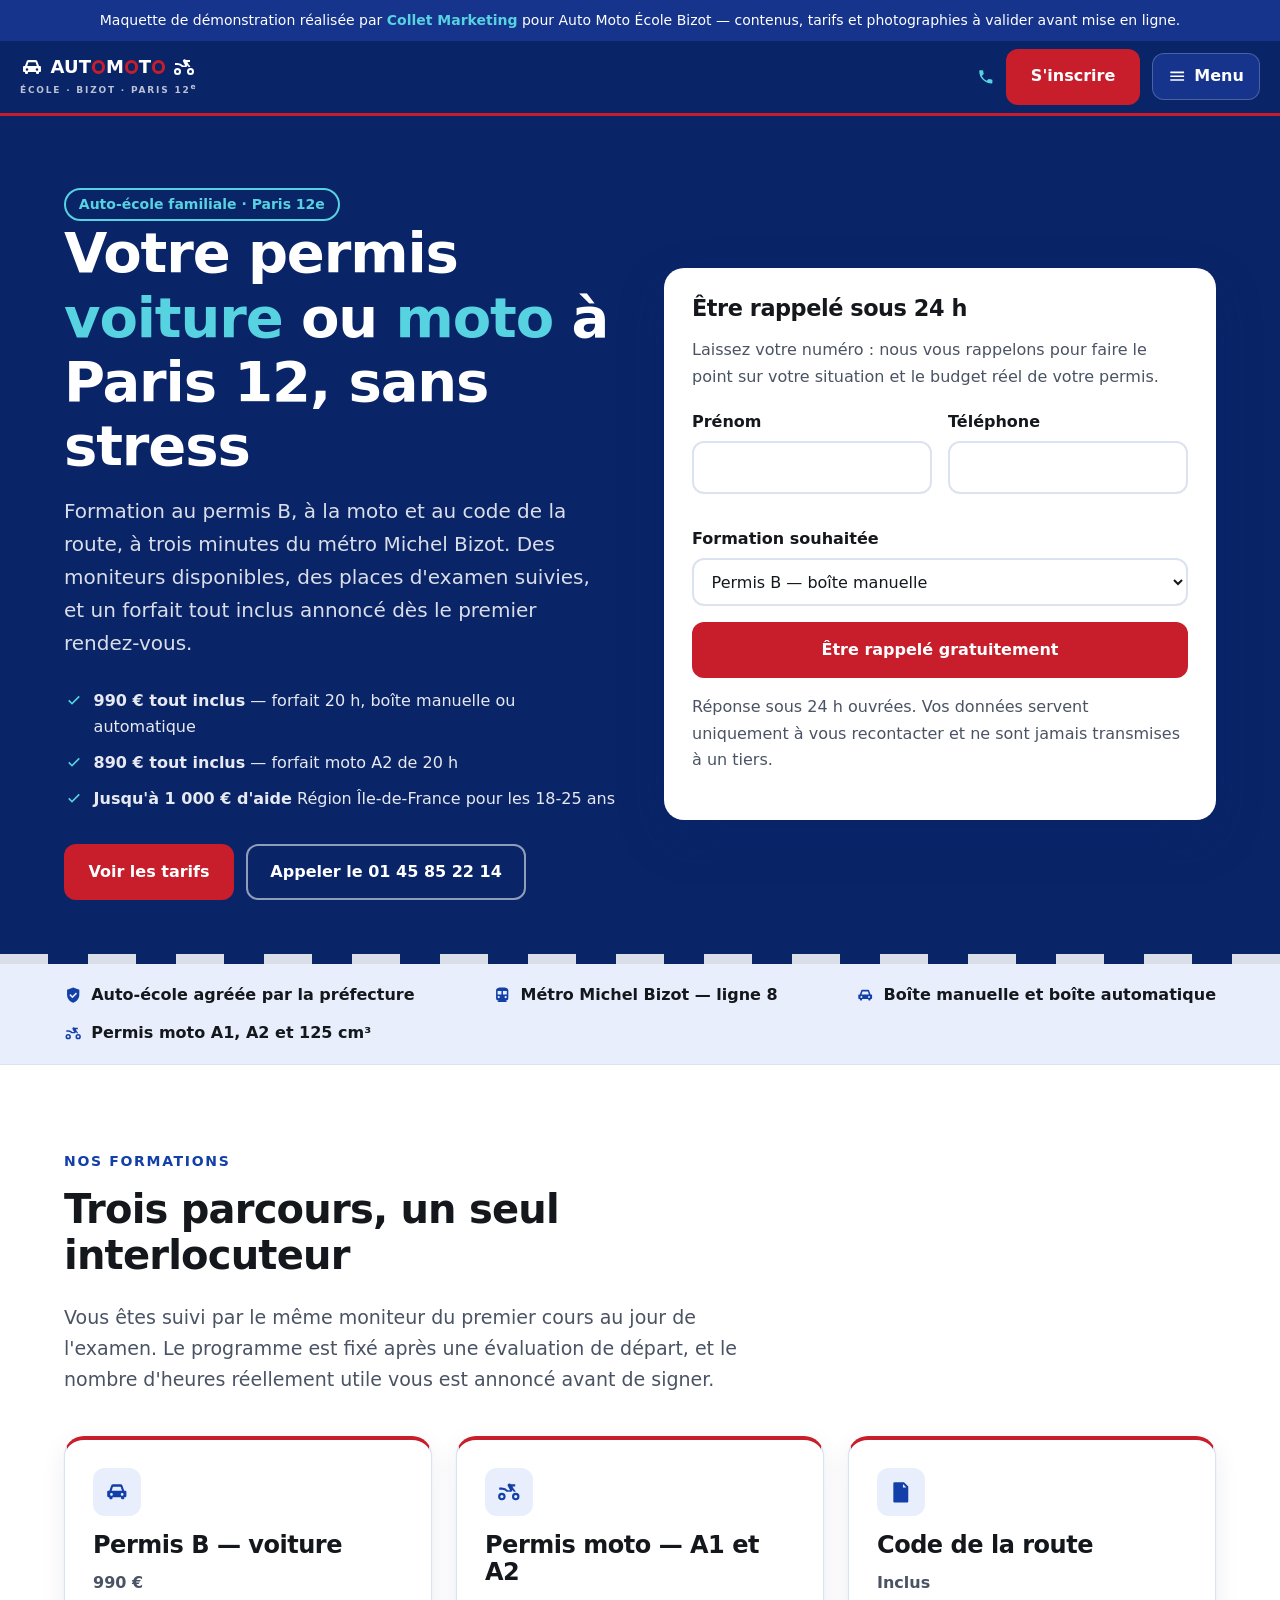
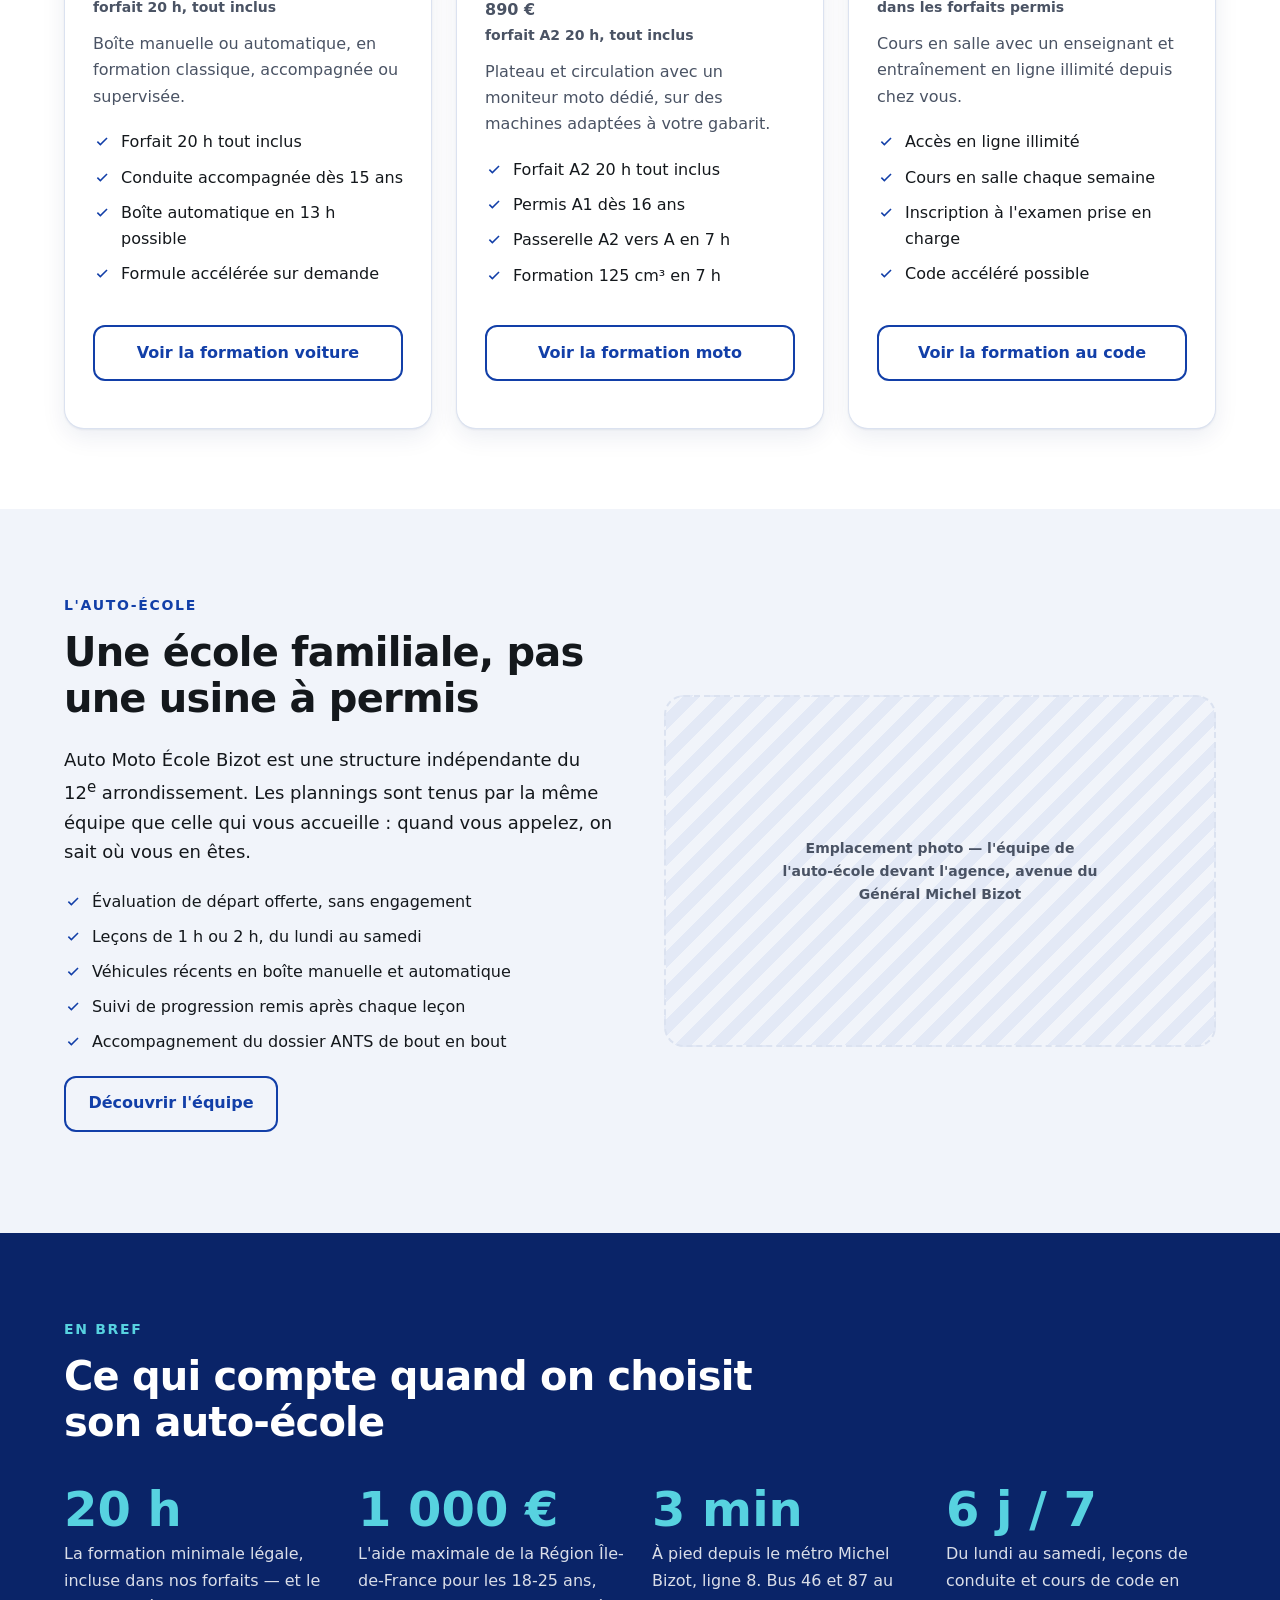
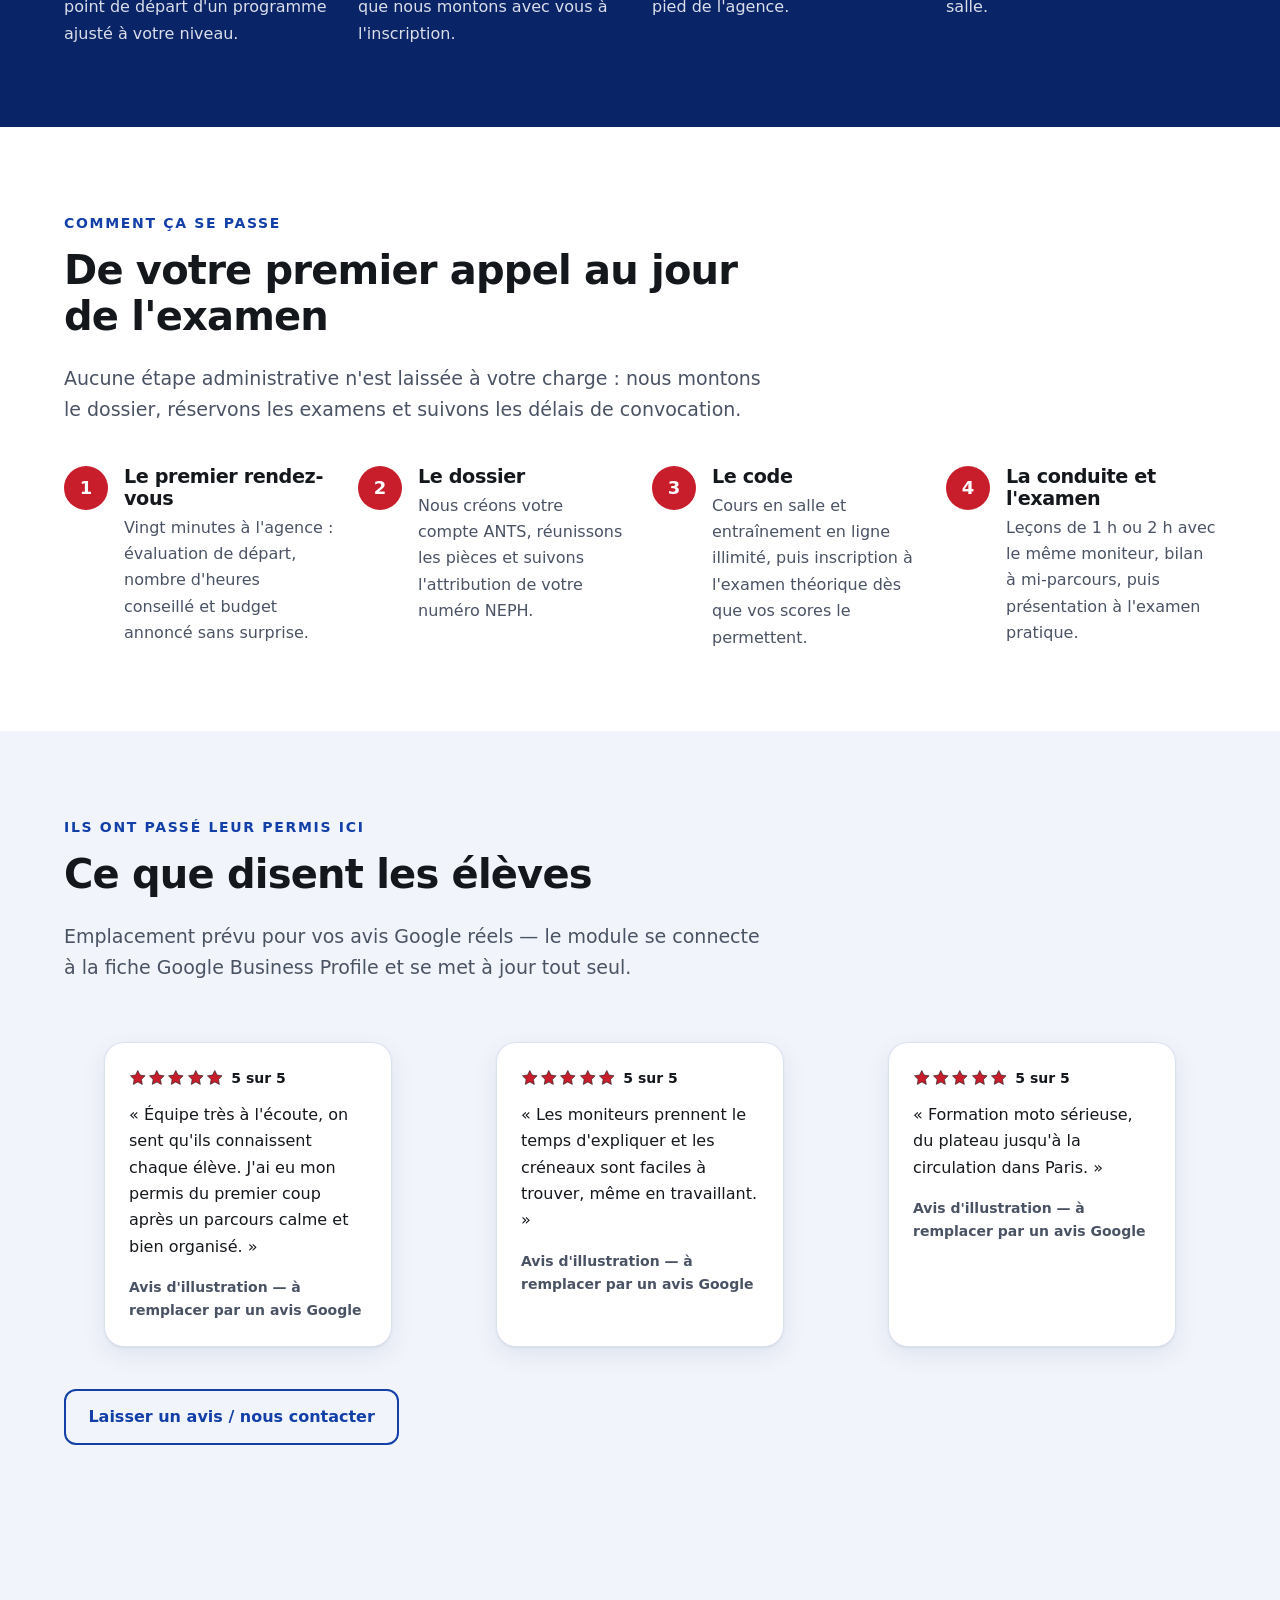
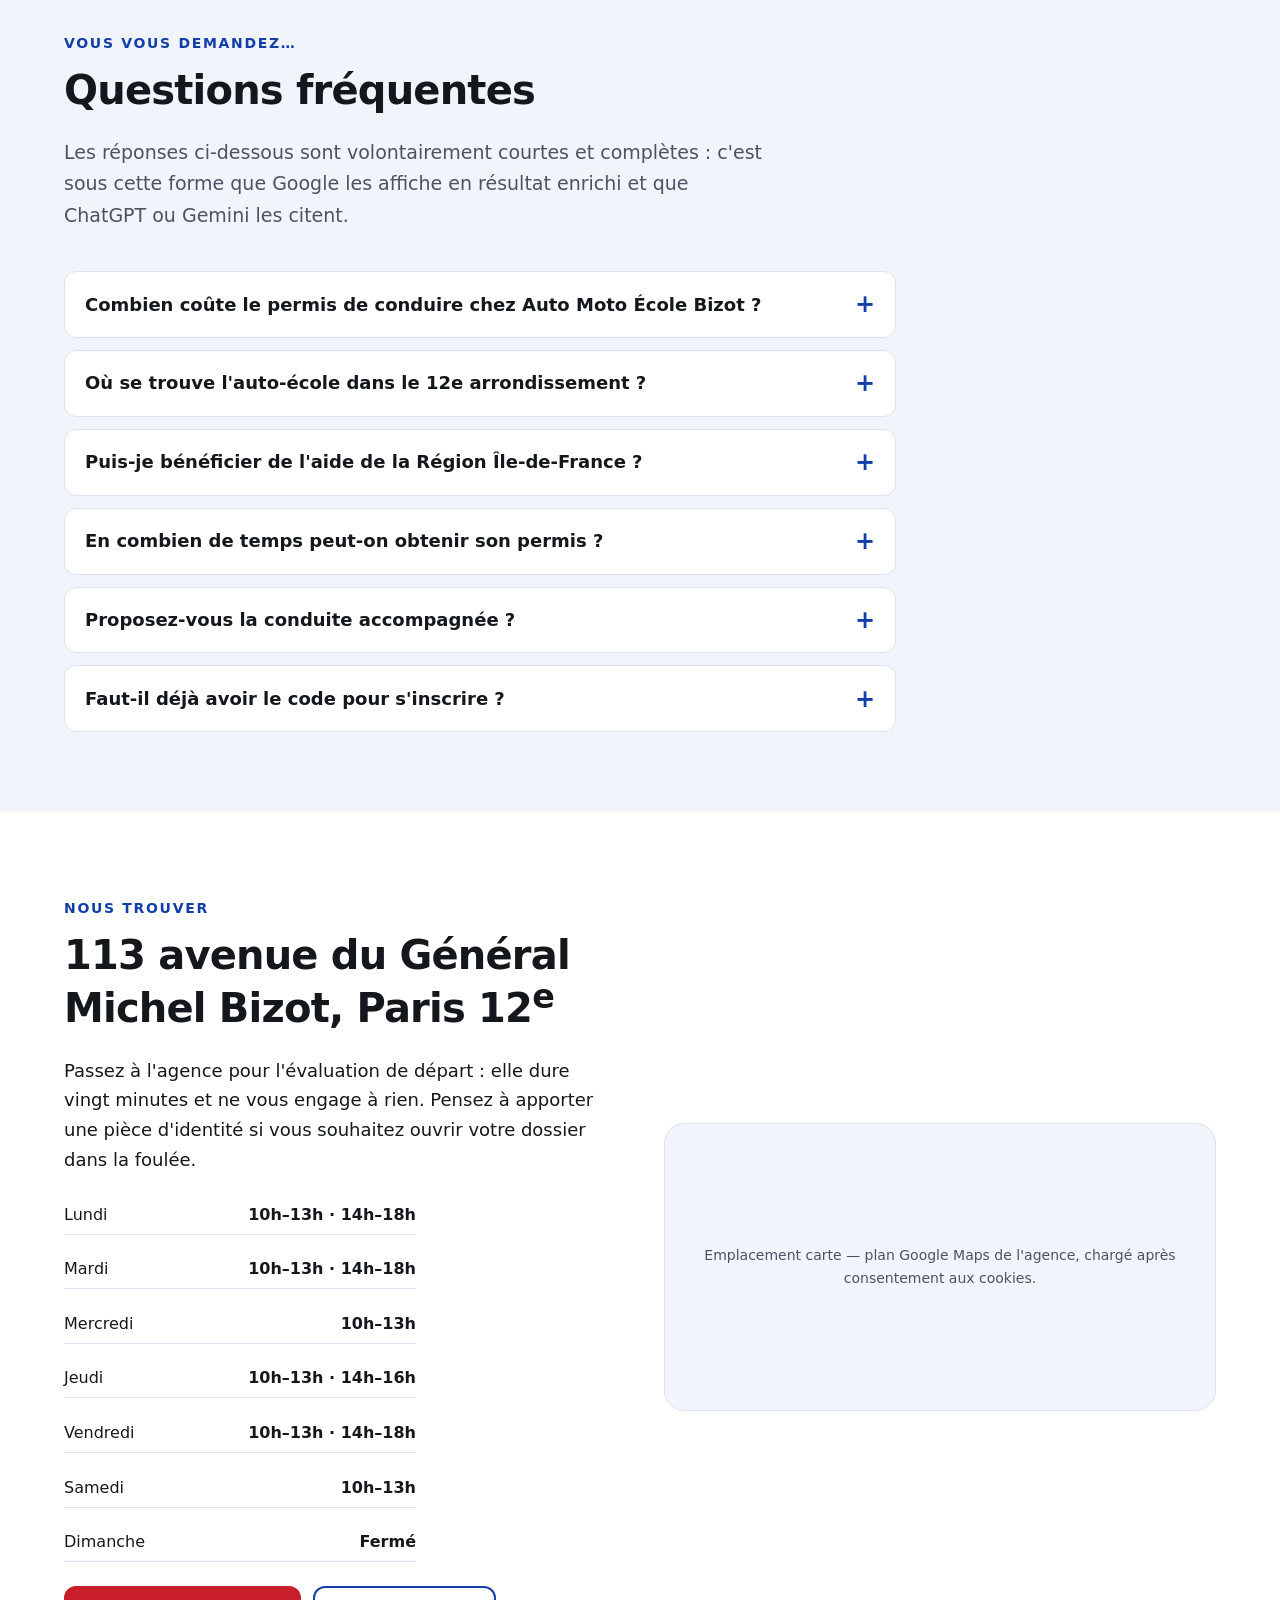
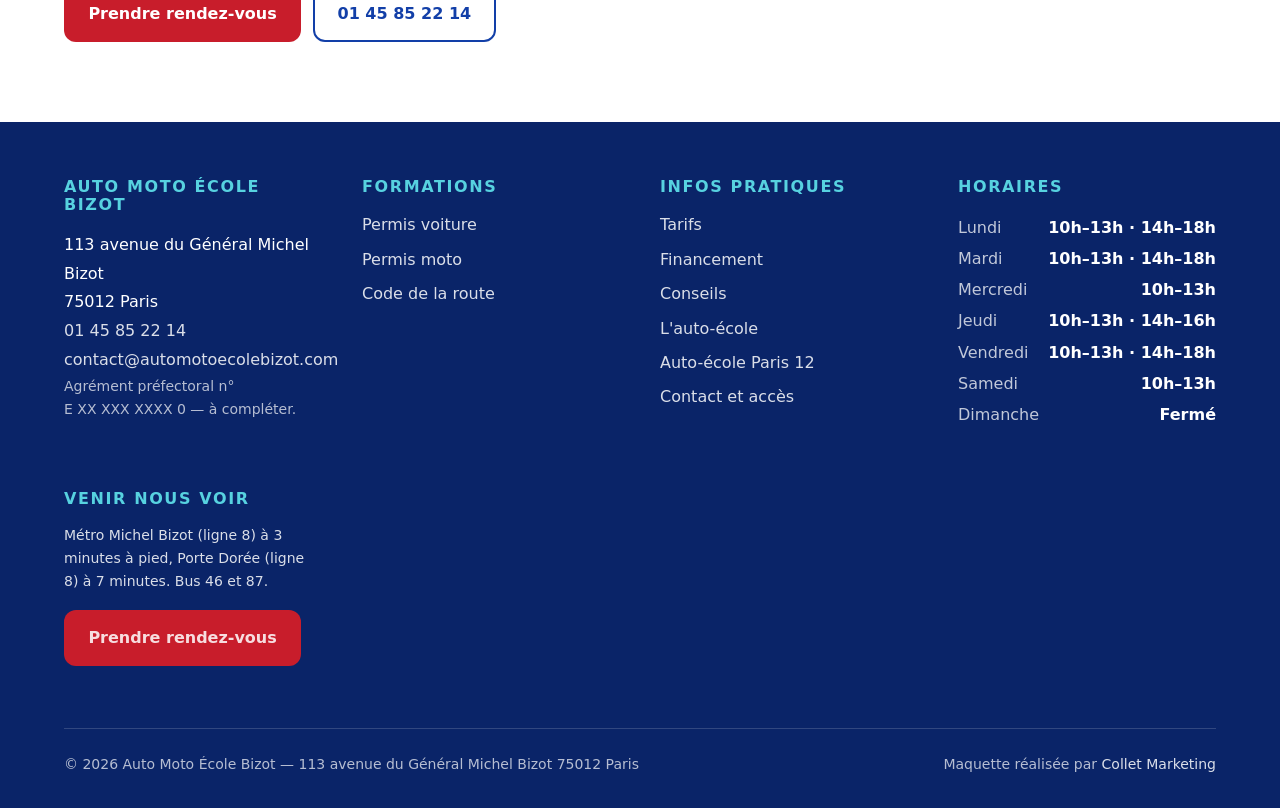
==== commit 23989252: "Menu en tiroir latéral et barre de navigation raccourcie Les huit entrées à plat mélangeaient des ch" ====
--- a/index.html
+++ b/index.html
@@ -14,7 +14,7 @@
 <meta property="og:description" content="Auto-école familiale au 113 avenue du Général Michel Bizot, Paris 12e. Permis B dès 990 € tout inclus, permis moto A2 dès 890 €, code inclus. Aide Région jusqu'à 1 000 €.">
 <meta property="og:url" content="https://www.automotoecolebizot.com/">
 <meta name="twitter:card" content="summary_large_image">
-<link rel="stylesheet" href="assets/css/bizot.css?v=f114c47a01">
+<link rel="stylesheet" href="assets/css/bizot.css?v=f76d17f66a">
 <script type="application/ld+json">{"@context":"https://schema.org","@type":["DrivingSchool","LocalBusiness"],"@id":"https://www.automotoecolebizot.com/#etablissement","name":"Auto Moto École Bizot","legalName":"AUTO MOTO ECOLE BIZOT","url":"https://www.automotoecolebizot.com/","telephone":"+33145852214","email":"contact@automotoecolebizot.com","image":"https://www.automotoecolebizot.com/assets/img/devanture.jpg","priceRange":"€€","currenciesAccepted":"EUR","address":{"@type":"PostalAddress","streetAddress":"113 avenue du Général Michel Bizot","postalCode":"75012","addressLocality":"Paris","addressRegion":"Île-de-France","addressCountry":"FR"},"geo":{"@type":"GeoCoordinates","latitude":"48.8368","longitude":"2.4048"},"openingHoursSpecification":[{"@type":"OpeningHoursSpecification","dayOfWeek":["Monday","Tuesday","Friday"],"opens":"10:00","closes":"13:00"},{"@type":"OpeningHoursSpecification","dayOfWeek":["Monday","Tuesday","Friday"],"opens":"14:00","closes":"18:00"},{"@type":"OpeningHoursSpecification","dayOfWeek":["Wednesday","Saturday"],"opens":"10:00","closes":"13:00"},{"@type":"OpeningHoursSpecification","dayOfWeek":"Thursday","opens":"10:00","closes":"13:00"},{"@type":"OpeningHoursSpecification","dayOfWeek":"Thursday","opens":"14:00","closes":"16:00"}],"areaServed":[{"@type":"City","name":"Paris 12e"},{"@type":"City","name":"Saint-Mandé"},{"@type":"City","name":"Charenton-le-Pont"},{"@type":"City","name":"Vincennes"}],"hasOfferCatalog":{"@type":"OfferCatalog","name":"Formations au permis de conduire","itemListElement":[{"@type":"Offer","name":"Permis B — forfait 20 h boîte manuelle","price":"990","priceCurrency":"EUR"},{"@type":"Offer","name":"Permis B — forfait 20 h boîte automatique","price":"990","priceCurrency":"EUR"},{"@type":"Offer","name":"Permis A2 — forfait 20 h moto","price":"890","priceCurrency":"EUR"}]},"publicAccess":true,"sameAs":["https://www.instagram.com/"]}</script>
 <script type="application/ld+json">{"@context":"https://schema.org","@type":"FAQPage","mainEntity":[{"@type":"Question","name":"Combien coûte le permis de conduire chez Auto Moto École Bizot ?","acceptedAnswer":{"@type":"Answer","text":"Le forfait permis B de 20 heures est affiché à 990 € tout inclus, en boîte manuelle comme en boîte automatique. Le forfait moto A2 de 20 heures est à 890 € tout inclus. Ces montants comprennent l'accès au code en ligne, l'accompagnement du dossier et la présentation aux examens ; les heures supplémentaires éventuelles sont facturées à l'unité."}},{"@type":"Question","name":"Où se trouve l'auto-école dans le 12e arrondissement ?","acceptedAnswer":{"@type":"Answer","text":"Au 113 avenue du Général Michel Bizot, 75012 Paris, à trois minutes à pied du métro Michel Bizot (ligne 8) et à sept minutes de Porte Dorée. Les bus 46 et 87 desservent l'avenue."}},{"@type":"Question","name":"Puis-je bénéficier de l'aide de la Région Île-de-France ?","acceptedAnswer":{"@type":"Answer","text":"Oui. L'auto-école est partenaire du dispositif régional : les jeunes Franciliens de 18 à 25 ans peuvent obtenir jusqu'à 1 000 € d'aide, sous conditions de ressources et d'engagement citoyen. Nous montons le dossier avec vous lors de l'inscription."}},{"@type":"Question","name":"En combien de temps peut-on obtenir son permis ?","acceptedAnswer":{"@type":"Answer","text":"Comptez en moyenne trois à quatre mois entre l'inscription et l'examen pratique, en tenant compte du délai d'obtention du code et de l'attribution d'une place d'examen. Une formule accélérée permet de passer le permis en quelques semaines si votre disponibilité le permet."}},{"@type":"Question","name":"Proposez-vous la conduite accompagnée ?","acceptedAnswer":{"@type":"Answer","text":"Oui, dès 15 ans, ainsi que la conduite supervisée à partir de 18 ans. Les deux formules incluent la formation initiale de 20 heures, les rendez-vous pédagogiques et le suivi de l'accompagnateur."}},{"@type":"Question","name":"Faut-il déjà avoir le code pour s'inscrire ?","acceptedAnswer":{"@type":"Answer","text":"Non. Vous pouvez vous inscrire à la formation complète — code et conduite — ou à la conduite seule si vous détenez déjà un code en cours de validité (valable cinq ans et cinq présentations à l'examen pratique)."}}]}</script>
 <script type="application/ld+json">{"@context":"https://schema.org","@type":"WebSite","name":"Auto Moto École Bizot","url":"https://www.automotoecolebizot.com/"}</script>
@@ -28,17 +28,36 @@
       <span class="logo__lockup" aria-hidden="true"><svg class="logo__vehicule" viewBox="0 0 24 24" aria-hidden="true" focusable="false"><path d="M5 11l1.5-4.3A2 2 0 0 1 8.4 5h7.2a2 2 0 0 1 1.9 1.7L19 11h1a1 1 0 0 1 1 1v4a1 1 0 0 1-1 1h-1v1a1 1 0 0 1-1 1h-1a1 1 0 0 1-1-1v-1H8v1a1 1 0 0 1-1 1H6a1 1 0 0 1-1-1v-1H4a1 1 0 0 1-1-1v-4a1 1 0 0 1 1-1zm2.2 0h9.6l-1.1-3.4a.6.6 0 0 0-.5-.4H8.8a.6.6 0 0 0-.5.4zM7 13.2a1.3 1.3 0 1 0 0 2.6 1.3 1.3 0 0 0 0-2.6zm10 0a1.3 1.3 0 1 0 0 2.6 1.3 1.3 0 0 0 0-2.6z"/></svg><span class="logo__mot">AUT<i class="logo__o"></i>M<i class="logo__o"></i>T<i class="logo__o"></i></span><svg class="logo__vehicule" viewBox="0 0 24 24" aria-hidden="true" focusable="false"><path d="M5.5 13a3.5 3.5 0 1 0 0 7 3.5 3.5 0 0 0 0-7zm13 0a3.5 3.5 0 1 0 0 7 3.5 3.5 0 0 0 0-7zm-13 2a1.5 1.5 0 1 1 0 3 1.5 1.5 0 0 1 0-3zm13 0a1.5 1.5 0 1 1 0 3 1.5 1.5 0 0 1 0-3zM14 5h4v2h-2.6l1.3 2.4A5.5 5.5 0 0 1 18.5 12h-2a3.5 3.5 0 0 0-.8-1.6L14.4 12H9.9a5.5 5.5 0 0 0-4.4-2H3V8h2.5a7.5 7.5 0 0 1 5.6 2.5h2.1l-2-3.7A1.5 1.5 0 0 1 14 5z"/></svg></span><span class="logo__sous" aria-hidden="true">ÉCOLE · BIZOT · PARIS 12<sup>e</sup></span>
       <span class="visuellement-cache">Auto Moto École Bizot — accueil</span>
     </a>
-    <button class="bouton-menu" type="button" data-menu-bouton aria-expanded="false" aria-controls="menu">
-      Menu
-    </button>
-    <nav class="nav" id="menu" data-menu aria-label="Navigation principale">
-      <ul class="nav__liste"><li><a class="nav__lien" href="permis-voiture.html">Permis voiture</a></li><li><a class="nav__lien" href="permis-moto.html">Permis moto</a></li><li><a class="nav__lien" href="code-de-la-route.html">Code</a></li><li><a class="nav__lien" href="tarifs.html">Tarifs</a></li><li><a class="nav__lien" href="financement.html">Financement</a></li><li><a class="nav__lien" href="auto-ecole-paris-12.html">Paris 12</a></li><li><a class="nav__lien" href="blog.html">Conseils</a></li><li class="nav__inscription"><a class="bouton bouton--principal" href="contact.html">S'inscrire</a></li></ul>
+    <nav class="nav" aria-label="Navigation principale">
+      <ul class="nav__liste"><li class="nav__groupe" data-groupe><button class="nav__lien nav__declencheur" type="button" data-groupe-bouton aria-expanded="false" aria-controls="menu-formations">Formations<svg class="nav__chevron" viewBox="0 0 24 24" aria-hidden="true" focusable="false"><path d="M12 15.4 5.6 9l1.4-1.4 5 5 5-5L18.4 9z"/></svg></button><ul class="nav__sous" id="menu-formations"><li><a class="nav__sous-lien" href="permis-voiture.html">Permis voiture</a></li><li><a class="nav__sous-lien" href="permis-moto.html">Permis moto</a></li><li><a class="nav__sous-lien" href="code-de-la-route.html">Code de la route</a></li></ul></li><li><a class="nav__lien" href="tarifs.html">Tarifs</a></li><li><a class="nav__lien" href="financement.html">Financement</a></li><li><a class="nav__lien" href="blog.html">Conseils</a></li><li><a class="nav__lien" href="a-propos.html">L'auto-école</a></li></ul>
     </nav>
     <div class="entete__actions">
       <a class="tel-entete" href="tel:+33145852214"><svg viewBox="0 0 24 24" aria-hidden="true" focusable="false"><path d="M6.6 10.8a15.1 15.1 0 0 0 6.6 6.6l2.2-2.2a1 1 0 0 1 1-.24 11.4 11.4 0 0 0 3.6.58 1 1 0 0 1 1 1V20a1 1 0 0 1-1 1A17 17 0 0 1 3 4a1 1 0 0 1 1-1h3.5a1 1 0 0 1 1 1 11.4 11.4 0 0 0 .58 3.6 1 1 0 0 1-.25 1z"/></svg><span class="tel-entete__texte">01 45 85 22 14</span></a>
+      <a class="bouton bouton--principal entete__cta" href="contact.html">S'inscrire</a>
+      <button class="bouton-menu" type="button" data-tiroir-ouvrir
+              aria-expanded="false" aria-controls="tiroir"><svg class="bouton-menu__icone" viewBox="0 0 24 24" aria-hidden="true" focusable="false"><path d="M3 6h18v2H3zm0 5h18v2H3zm0 5h18v2H3z"/></svg>Menu</button>
     </div>
   </div>
 </header>
+
+<div class="voile" data-voile></div>
+<div class="tiroir" id="tiroir" data-tiroir role="dialog" aria-modal="true" aria-label="Menu">
+  <div class="tiroir__entete">
+    <span class="tiroir__titre">Menu</span>
+    <button class="tiroir__fermer" type="button" data-tiroir-fermer aria-label="Fermer le menu"><svg viewBox="0 0 24 24" aria-hidden="true" focusable="false"><path d="m12 10.6 5.3-5.3 1.4 1.4-5.3 5.3 5.3 5.3-1.4 1.4-5.3-5.3-5.3 5.3-1.4-1.4 5.3-5.3-5.3-5.3 1.4-1.4z"/></svg></button>
+  </div>
+  <nav class="tiroir__corps" aria-label="Navigation du menu">
+    <p class="tiroir__section" id="tiroir-formations">Formations</p>
+    <ul class="tiroir__liste" aria-labelledby="tiroir-formations"><li><a class="tiroir__lien" href="permis-voiture.html">Permis voiture</a></li><li><a class="tiroir__lien" href="permis-moto.html">Permis moto</a></li><li><a class="tiroir__lien" href="code-de-la-route.html">Code de la route</a></li></ul>
+    <p class="tiroir__section" id="tiroir-infos">Infos pratiques</p>
+    <ul class="tiroir__liste" aria-labelledby="tiroir-infos"><li><a class="tiroir__lien" href="tarifs.html">Tarifs</a></li><li><a class="tiroir__lien" href="financement.html">Financement</a></li><li><a class="tiroir__lien" href="blog.html">Conseils</a></li><li><a class="tiroir__lien" href="a-propos.html">L'auto-école</a></li><li><a class="tiroir__lien" href="auto-ecole-paris-12.html">Auto-école Paris 12</a></li><li><a class="tiroir__lien" href="contact.html">Contact et accès</a></li></ul>
+  </nav>
+  <div class="tiroir__pied">
+    <a class="tiroir__tel" href="tel:+33145852214"><svg viewBox="0 0 24 24" aria-hidden="true" focusable="false"><path d="M6.6 10.8a15.1 15.1 0 0 0 6.6 6.6l2.2-2.2a1 1 0 0 1 1-.24 11.4 11.4 0 0 0 3.6.58 1 1 0 0 1 1 1V20a1 1 0 0 1-1 1A17 17 0 0 1 3 4a1 1 0 0 1 1-1h3.5a1 1 0 0 1 1 1 11.4 11.4 0 0 0 .58 3.6 1 1 0 0 1-.25 1z"/></svg>01 45 85 22 14</a>
+    <p class="tiroir__horaire">Ouvert du lundi au samedi — 113 av. du Général Michel Bizot</p>
+    <a class="bouton bouton--principal bouton--large" href="contact.html">S'inscrire</a>
+  </div>
+</div>
 <main id="contenu">
 
 
@@ -247,7 +266,11 @@
       </div>
       <div>
         <h2>Formations</h2>
-        <ul><li><a href="permis-voiture.html">Permis voiture</a></li><li><a href="permis-moto.html">Permis moto</a></li><li><a href="code-de-la-route.html">Code</a></li><li><a href="tarifs.html">Tarifs</a></li><li><a href="financement.html">Financement</a></li><li><a href="auto-ecole-paris-12.html">Paris 12</a></li><li><a href="blog.html">Conseils</a></li></ul>
+        <ul><li><a href="permis-voiture.html">Permis voiture</a></li><li><a href="permis-moto.html">Permis moto</a></li><li><a href="code-de-la-route.html">Code de la route</a></li></ul>
+      </div>
+      <div>
+        <h2>Infos pratiques</h2>
+        <ul><li><a href="tarifs.html">Tarifs</a></li><li><a href="financement.html">Financement</a></li><li><a href="blog.html">Conseils</a></li><li><a href="a-propos.html">L'auto-école</a></li><li><a href="auto-ecole-paris-12.html">Auto-école Paris 12</a></li><li><a href="contact.html">Contact et accès</a></li></ul>
       </div>
       <div>
         <h2>Horaires</h2>
@@ -268,6 +291,6 @@
     </div>
   </div>
 </footer>
-<script src="assets/js/site.js?v=902082d613" defer></script>
+<script src="assets/js/site.js?v=e7a0ee19bc" defer></script>
 </body>
 </html>
--- a/assets/css/bizot.css
+++ b/assets/css/bizot.css
@@ -180,16 +180,45 @@
 .logo__image { height: 2.5rem; width: auto; }
 
 .nav { margin-left: auto; }
-.nav__liste { display: flex; align-items: center; gap: .1rem; list-style: none; margin: 0; padding: 0; }
+.nav__liste { display: flex; align-items: center; gap: .15rem; list-style: none; margin: 0; padding: 0; }
 .nav__lien {
-  display: block; padding: .55rem .6rem; border-radius: var(--rayon); white-space: nowrap;
+  display: flex; align-items: center; gap: .3rem;
+  padding: .55rem .7rem; border-radius: var(--rayon); white-space: nowrap;
   color: var(--blanc); text-decoration: none; font-size: .9375rem; font-weight: 600;
 }
-.nav__inscription .bouton { padding: .6rem 1rem; font-size: .9375rem; }
 .nav__lien:hover { background: var(--bleu-profond); color: var(--blanc); }
-.nav__lien[aria-current="page"] { color: var(--accent-sombre); }
+.nav__lien[aria-current="page"], .nav__declencheur[data-courant="true"] { color: var(--accent-sombre); }
+
+/* Déroulant « Formations » — ouvert au survol pour la souris, au clic ou au
+   clavier pour tout le monde. L'état vit sur l'élément de liste, jamais sur
+   le seul survol : sans cela, la navigation au clavier serait impossible. */
+.nav__groupe { position: relative; }
+.nav__declencheur { background: none; border: 0; font: inherit; font-size: .9375rem; font-weight: 600; cursor: pointer; }
+.nav__chevron { width: .9rem; height: .9rem; fill: currentColor; transition: transform .15s ease; }
+.nav__groupe[data-ouvert="true"] .nav__chevron { transform: rotate(180deg); }
+
+.nav__sous {
+  position: absolute; top: calc(100% + .35rem); left: 0; z-index: 5;
+  min-width: 14rem; list-style: none; margin: 0; padding: .35rem;
+  background: var(--blanc); border-radius: var(--rayon-large);
+  box-shadow: var(--ombre-forte);
+  opacity: 0; visibility: hidden; transform: translateY(-.35rem);
+  transition: opacity .15s ease, transform .15s ease, visibility .15s;
+}
+.nav__groupe[data-ouvert="true"] .nav__sous,
+.nav__groupe:focus-within .nav__sous { opacity: 1; visibility: visible; transform: none; }
+@media (hover: hover) {
+  .nav__groupe:hover .nav__sous { opacity: 1; visibility: visible; transform: none; }
+}
+.nav__sous-lien {
+  display: block; padding: .65rem .75rem; border-radius: .5rem;
+  color: var(--texte); text-decoration: none; font-size: .9375rem; font-weight: 600;
+}
+.nav__sous-lien:hover { background: var(--bleu-voile); color: var(--marque); }
+.nav__sous-lien[aria-current="page"] { color: var(--marque); background: var(--bleu-voile); }
 
 .entete__actions { display: flex; align-items: center; gap: .75rem; flex: 0 0 auto; }
+.entete__cta { padding: .6rem 1.1rem; font-size: .9375rem; }
 .tel-entete {
   display: inline-flex; align-items: center; gap: .5rem;
   color: var(--blanc); text-decoration: none; font-weight: 700; white-space: nowrap;
@@ -201,25 +230,85 @@
   background: var(--bleu-profond); color: var(--blanc);
   border: 1px solid rgba(255,255,255,.22); border-radius: var(--rayon);
   font: inherit; font-size: var(--petit); font-weight: 700;
-  padding: .6rem .9rem; cursor: pointer; min-height: 44px;
-}
+  padding: .6rem .95rem; cursor: pointer; min-height: 44px;
+}
+.bouton-menu__icone { width: 1.15rem; height: 1.15rem; fill: currentColor; }
+
+/* --------------------------------------------------------------------------
+   4 bis. Tiroir de navigation — en dessous de 80rem
+   Le menu glisse depuis la droite au-dessus d'un voile. Le téléphone et le
+   bouton d'inscription sont épinglés en bas du tiroir : ce sont les deux
+   actions qui comptent, elles ne doivent jamais sortir de l'écran.
+   -------------------------------------------------------------------------- */
+.voile {
+  position: fixed; inset: 0; z-index: 60;
+  background: rgba(10, 36, 104, .6);
+  opacity: 0; visibility: hidden; transition: opacity .25s ease, visibility .25s;
+}
+.voile[data-ouvert="true"] { opacity: 1; visibility: visible; }
+
+.tiroir {
+  position: fixed; top: 0; right: 0; bottom: 0; z-index: 70;
+  width: min(22.5rem, 88vw);
+  display: flex; flex-direction: column;
+  background: var(--bleu-nuit); color: var(--blanc);
+  box-shadow: -18px 0 48px rgba(10, 36, 104, .45);
+  transform: translateX(100%); visibility: hidden;
+  transition: transform .25s ease, visibility .25s;
+}
+.tiroir[data-ouvert="true"] { transform: none; visibility: visible; }
+
+.tiroir__entete {
+  display: flex; align-items: center; justify-content: space-between;
+  padding: 1rem 1.25rem; border-bottom: 1px solid rgba(255,255,255,.14);
+}
+.tiroir__titre { font-size: .75rem; font-weight: 800; letter-spacing: .16em; text-transform: uppercase; color: var(--accent-sombre); }
+.tiroir__fermer {
+  display: inline-flex; align-items: center; justify-content: center;
+  width: 44px; height: 44px; padding: 0; cursor: pointer;
+  background: var(--bleu-profond); color: var(--blanc);
+  border: 1px solid rgba(255,255,255,.22); border-radius: var(--rayon);
+}
+.tiroir__fermer svg { width: 1.25rem; height: 1.25rem; fill: currentColor; }
+
+.tiroir__corps { flex: 1; overflow-y: auto; padding: .25rem 1.25rem 1.5rem; -webkit-overflow-scrolling: touch; }
+.tiroir__section {
+  margin: 1.5rem 0 .25rem; font-size: .75rem; font-weight: 800;
+  letter-spacing: .14em; text-transform: uppercase; color: var(--accent-sombre);
+}
+.tiroir__liste { list-style: none; margin: 0; padding: 0; }
+.tiroir__lien {
+  display: flex; align-items: center; min-height: 48px;
+  padding: .6rem 0; color: var(--blanc); text-decoration: none;
+  font-size: 1.0625rem; font-weight: 600;
+  border-bottom: 1px solid rgba(255,255,255,.1);
+}
+.tiroir__lien:hover { color: var(--accent-sombre); }
+.tiroir__lien[aria-current="page"] { color: var(--accent-sombre); }
+
+.tiroir__pied {
+  display: grid; gap: .6rem; padding: 1.25rem;
+  background: var(--bleu-profond); border-top: 1px solid rgba(255,255,255,.14);
+}
+.tiroir__tel {
+  display: inline-flex; align-items: center; gap: .55rem;
+  color: var(--blanc); text-decoration: none; font-size: 1.25rem; font-weight: 800;
+}
+.tiroir__tel svg { width: 1.3rem; height: 1.3rem; fill: var(--accent-sombre); }
+.tiroir__horaire { margin: 0; font-size: var(--mention); color: rgba(255,255,255,.75); max-width: none; }
+
+body.tiroir-ouvert { overflow: hidden; }
 
 @media (max-width: 80rem) {
-  .logo { order: 1; }
-  .entete__actions { order: 2; margin-left: auto; }
-  .bouton-menu { display: inline-flex; order: 3; }
-  .nav { order: 4; }
+  .nav, .entete__cta { display: none; }
+  .bouton-menu { display: inline-flex; }
+  .entete__actions { margin-left: auto; }
   .tel-entete__texte { display: none; }
-  .nav {
-    position: absolute; left: 0; right: 0; top: 100%;
-    background: var(--bleu-nuit); border-bottom: 3px solid var(--rouge);
-    margin: 0; padding: .5rem 1.25rem 1.25rem;
-    display: none;
-  }
-  .nav[data-ouvert="true"] { display: block; }
-  .nav__liste { flex-direction: column; align-items: stretch; gap: 0; }
-  .nav__lien { padding: .85rem .5rem; border-bottom: 1px solid rgba(255,255,255,.1); }
-  .nav__inscription { margin-top: .9rem; }
+}
+
+/* Au-delà, le tiroir n'existe plus : la barre suffit. */
+@media (min-width: 80.0625rem) {
+  .tiroir, .voile { display: none; }
 }
 
 /* --------------------------------------------------------------------------
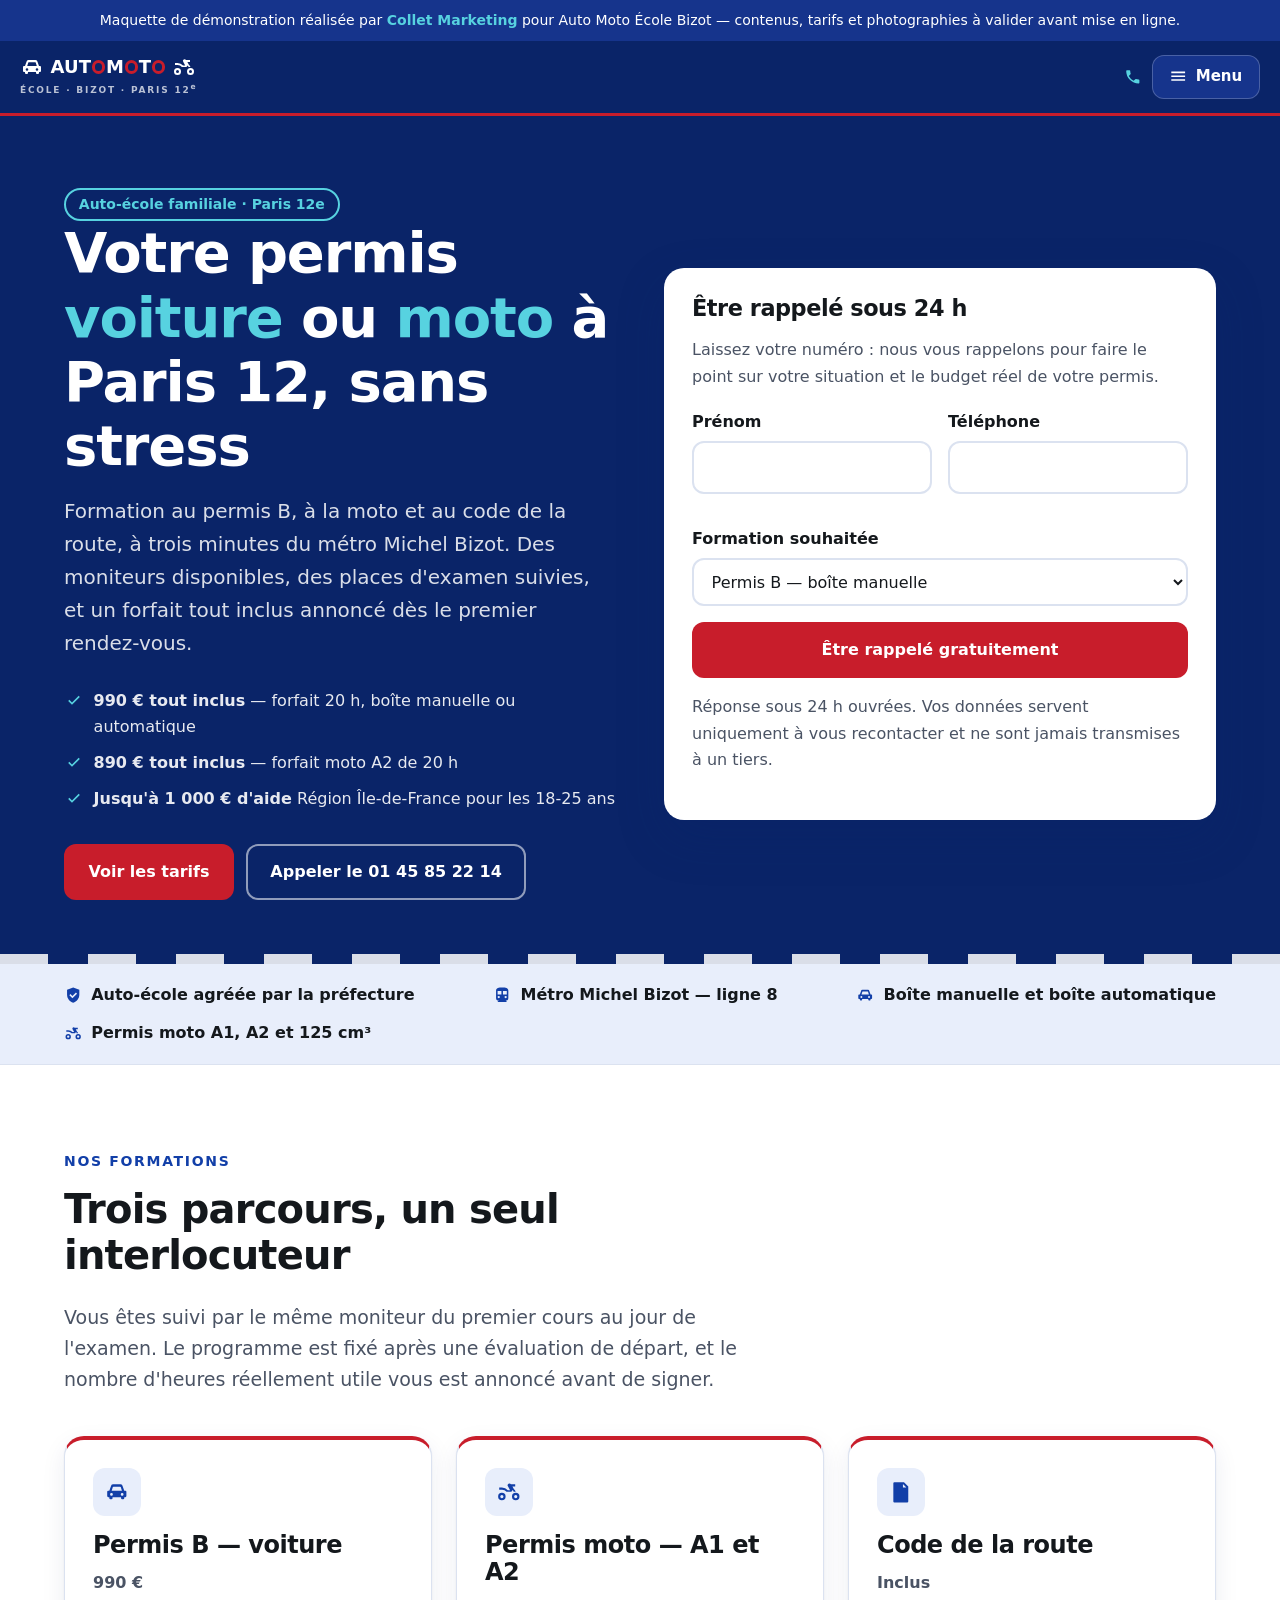
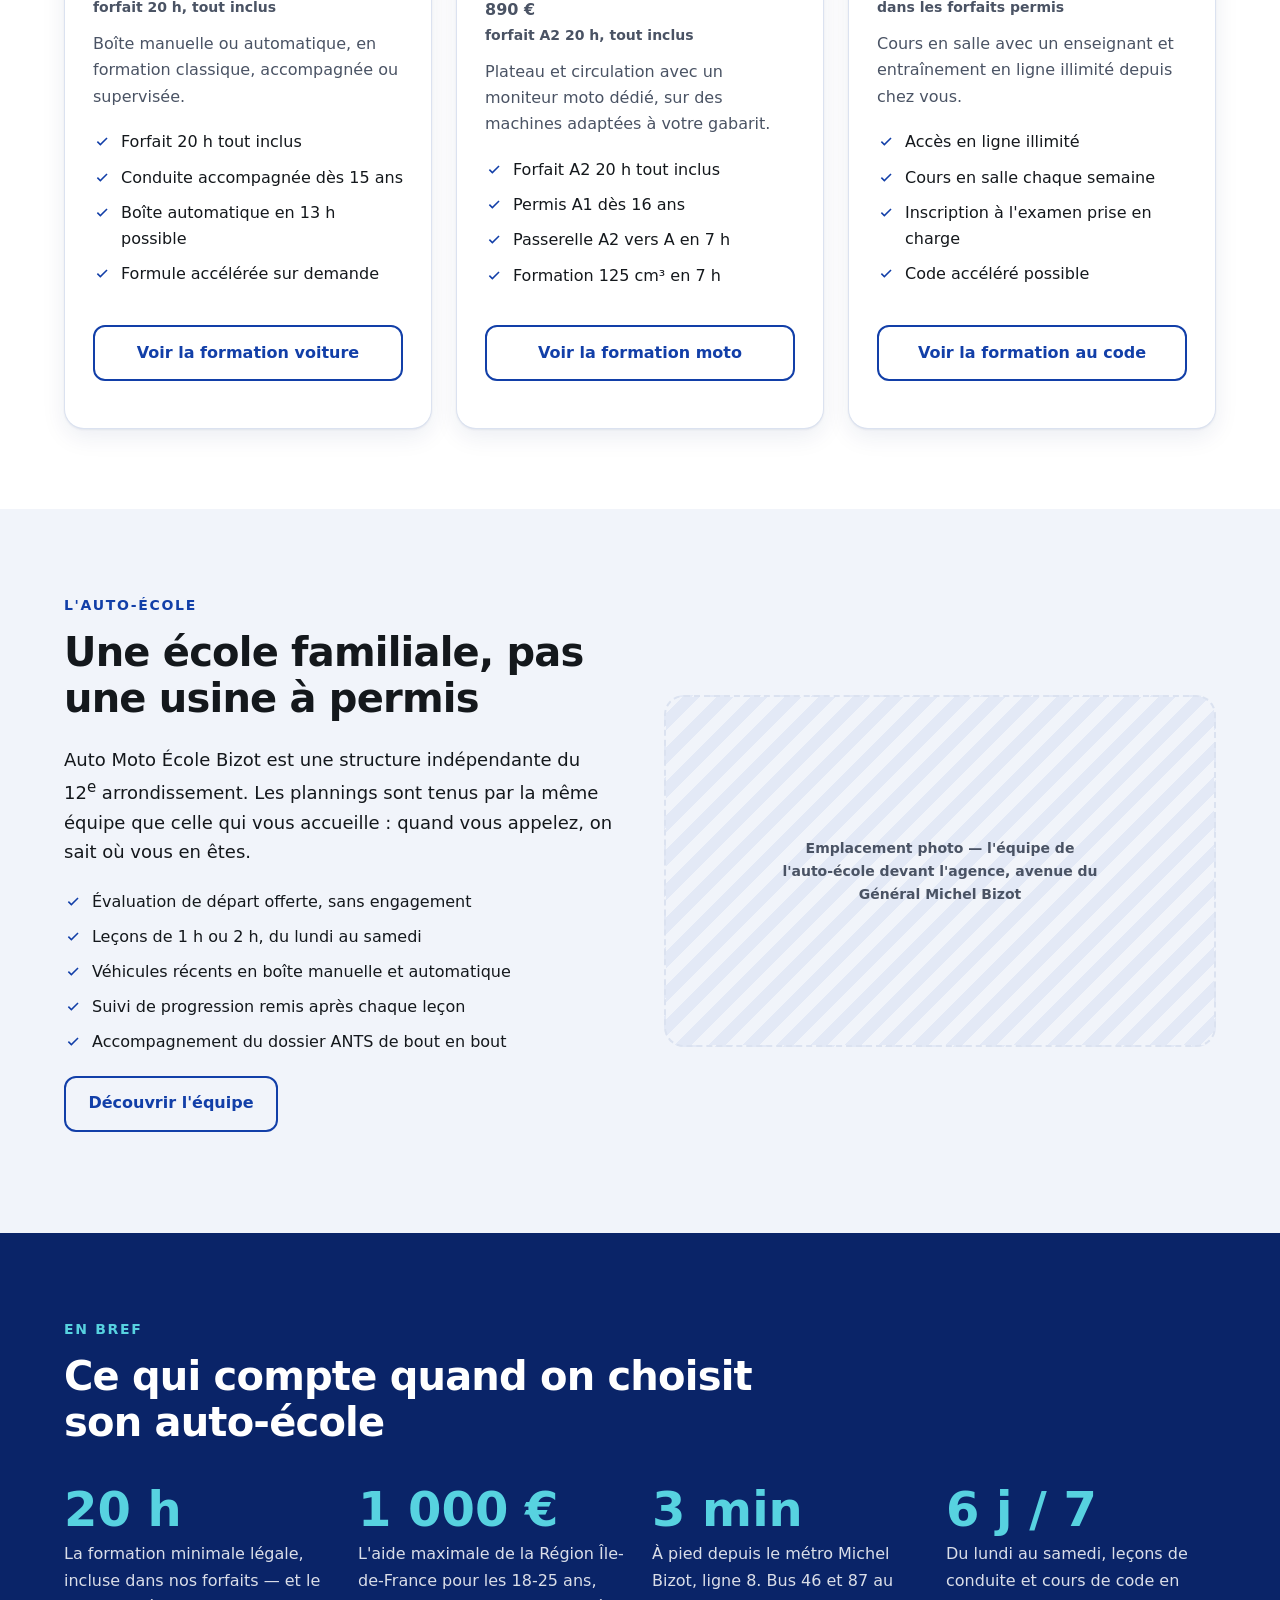
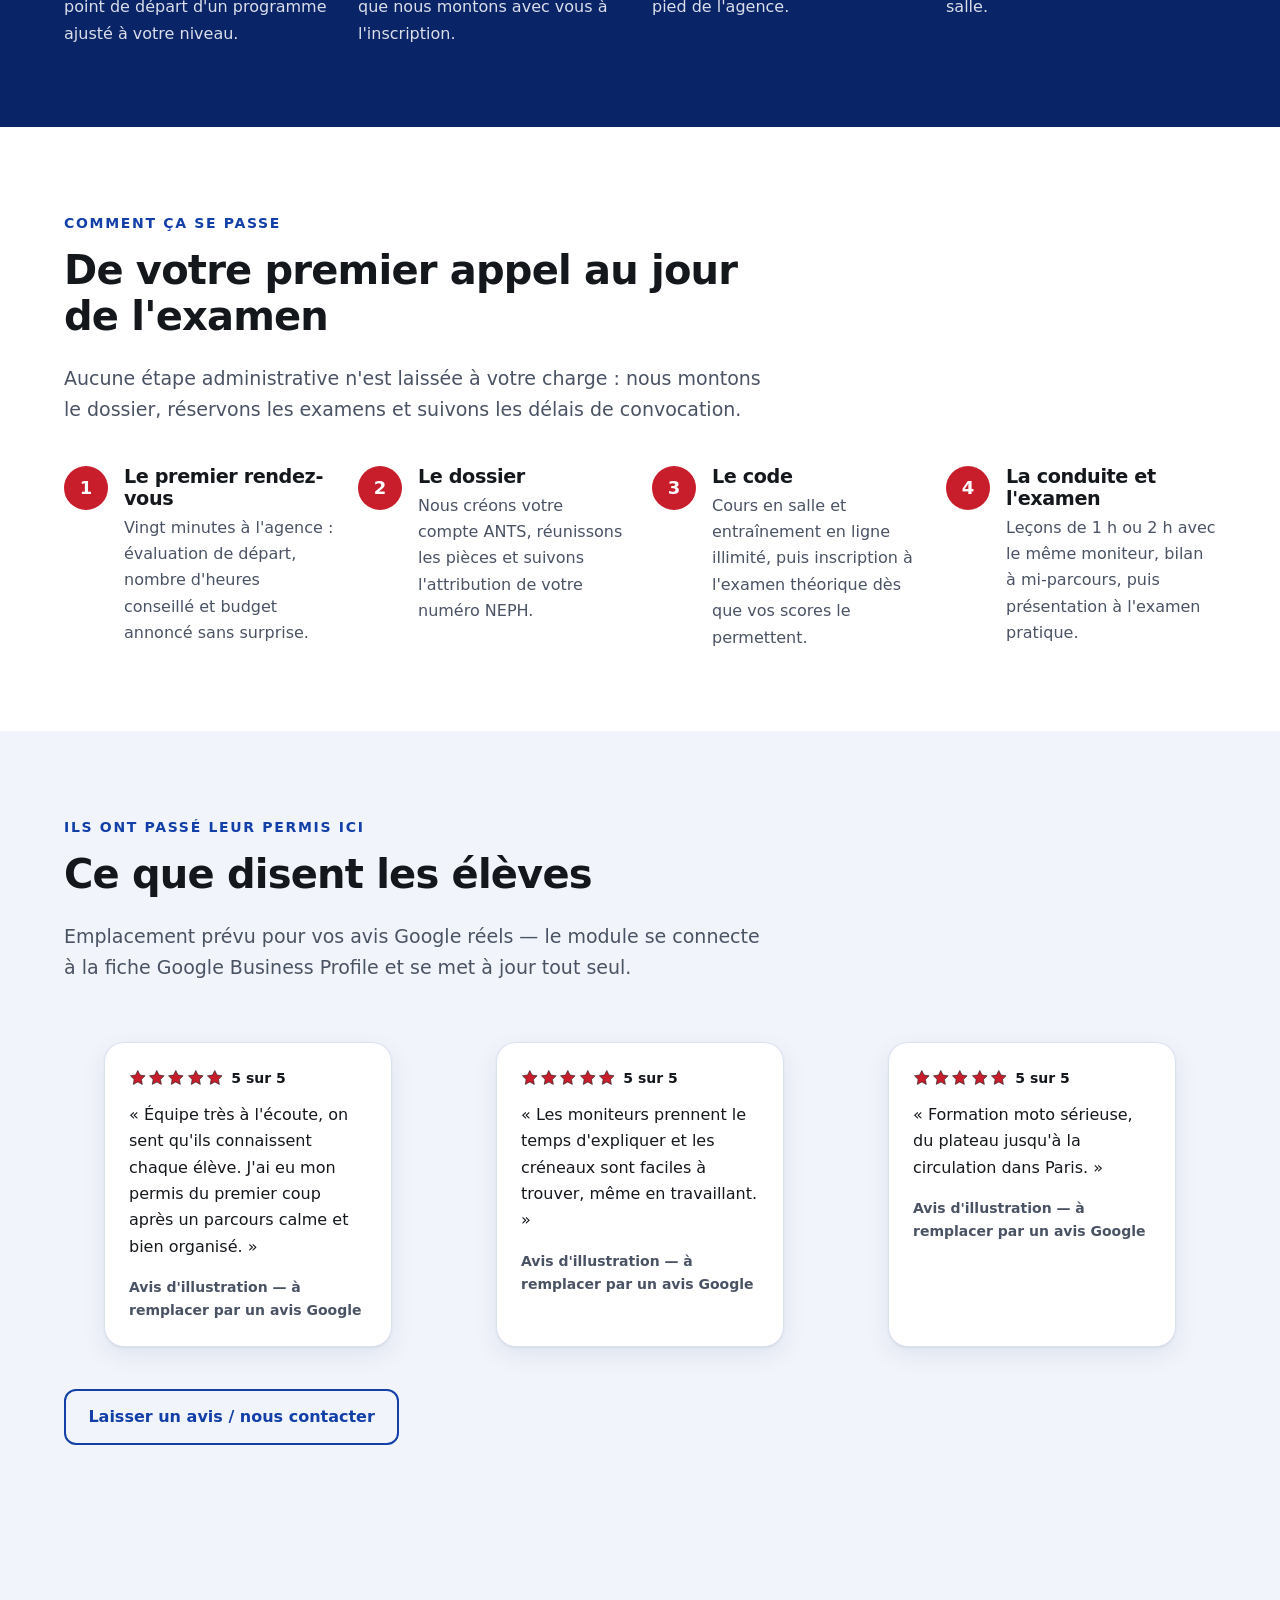
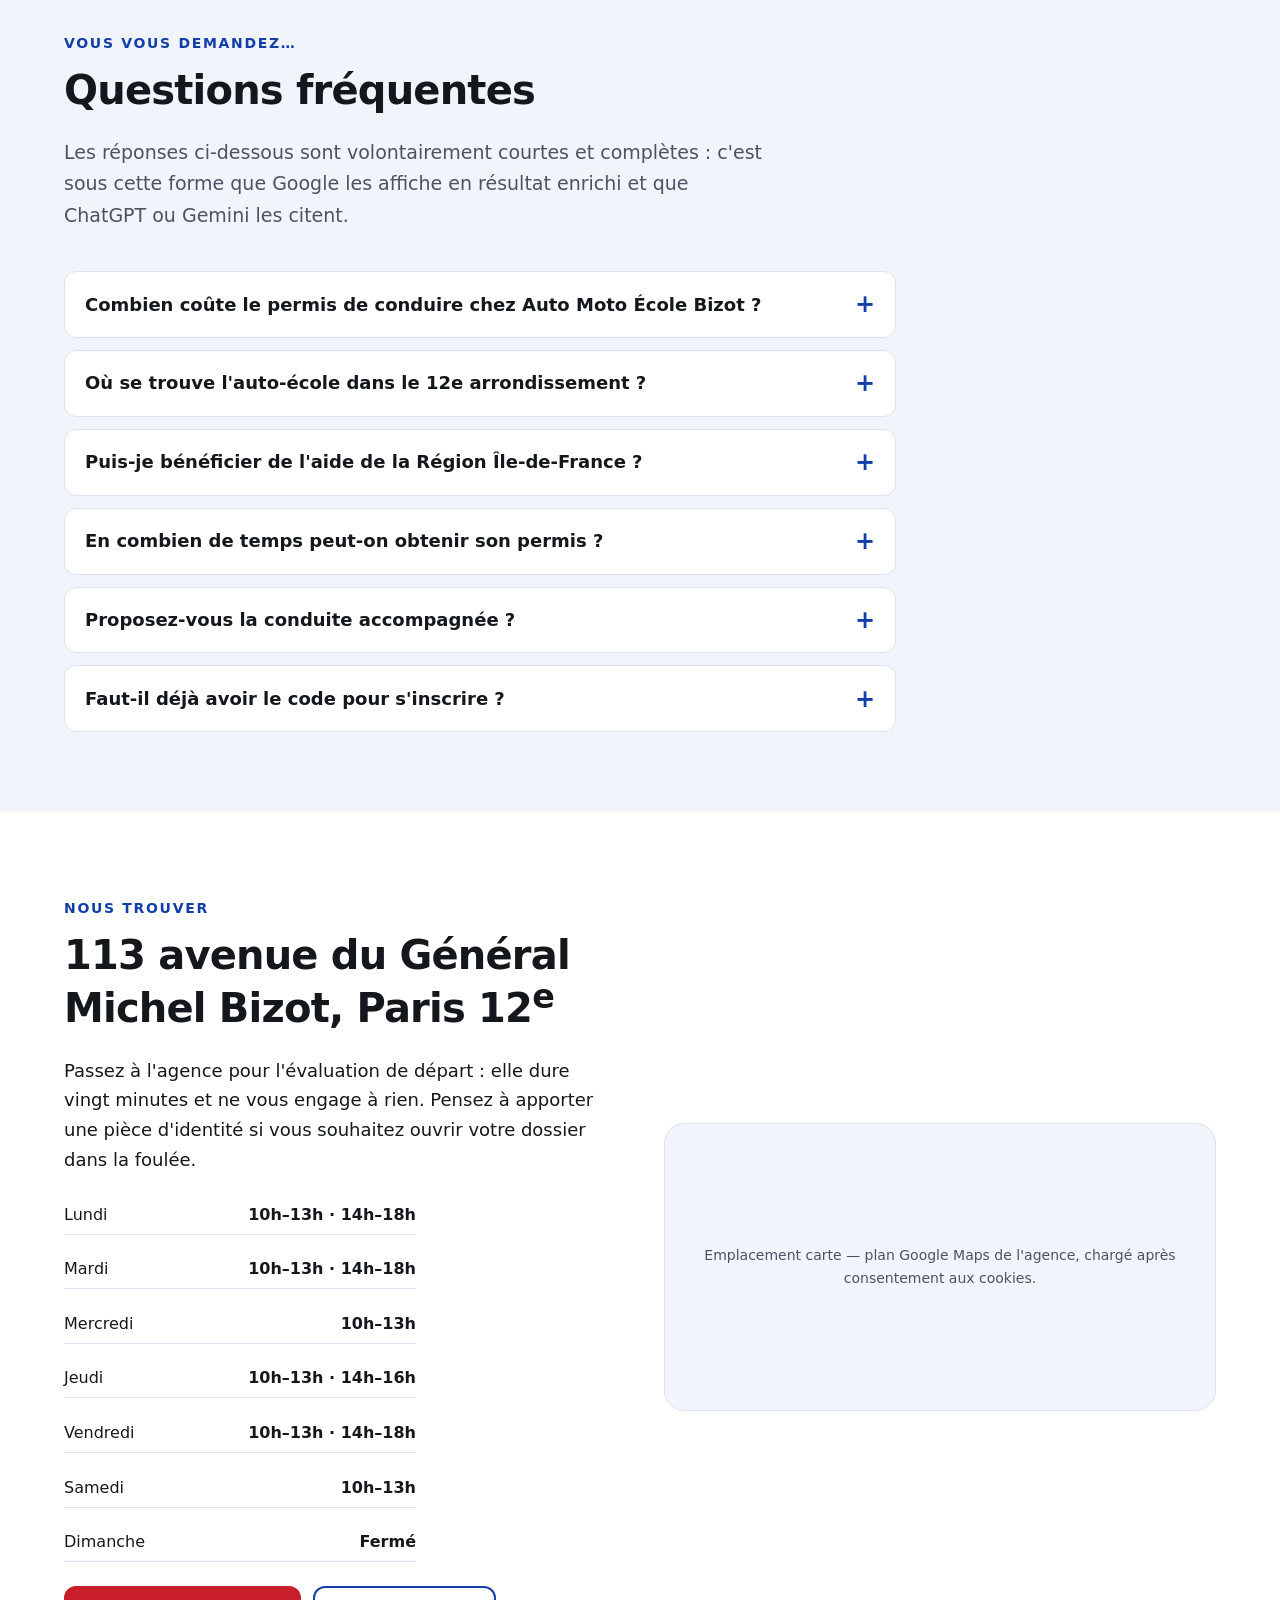
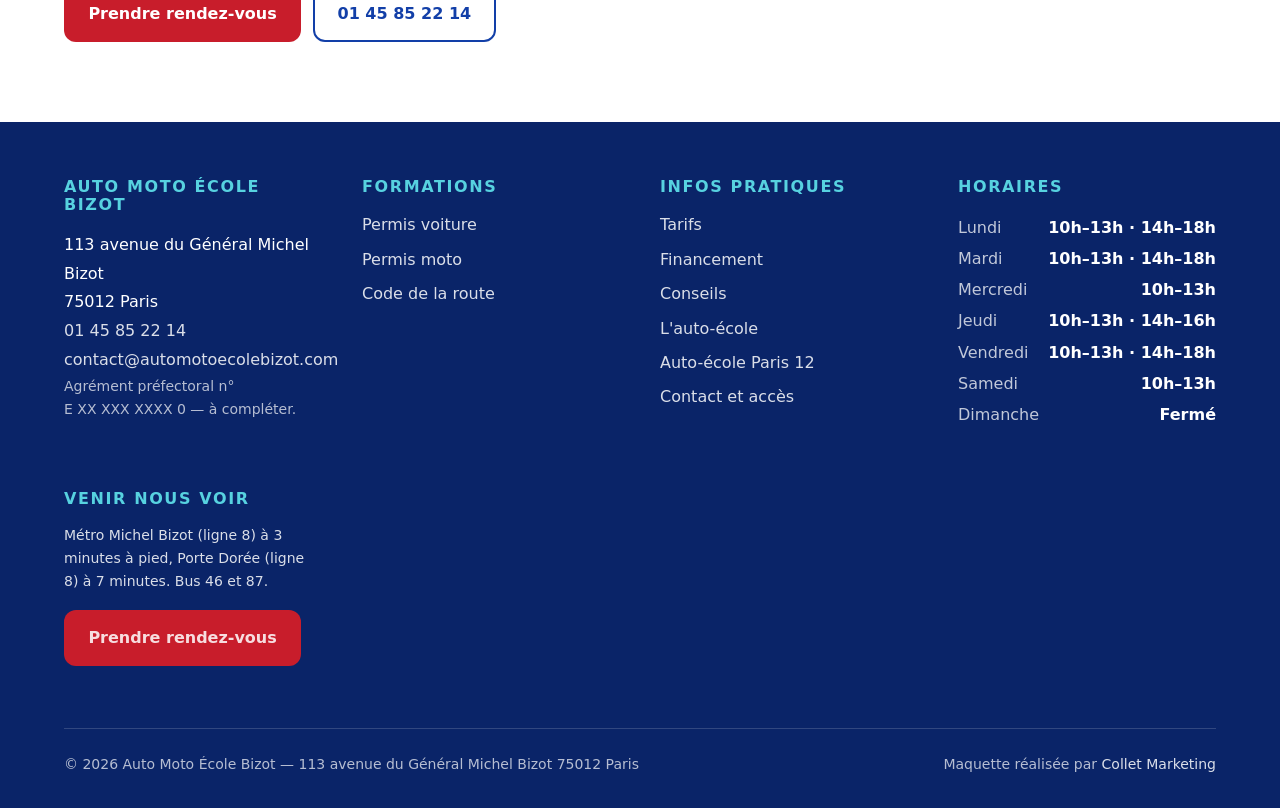
==== commit b62f5fc3: "Hauteur unique dans l'en-tête et encart de tiroir resserré Téléphone, bouton d'inscription et bouton" ====
--- a/index.html
+++ b/index.html
@@ -14,7 +14,7 @@
 <meta property="og:description" content="Auto-école familiale au 113 avenue du Général Michel Bizot, Paris 12e. Permis B dès 990 € tout inclus, permis moto A2 dès 890 €, code inclus. Aide Région jusqu'à 1 000 €.">
 <meta property="og:url" content="https://www.automotoecolebizot.com/">
 <meta name="twitter:card" content="summary_large_image">
-<link rel="stylesheet" href="assets/css/bizot.css?v=f76d17f66a">
+<link rel="stylesheet" href="assets/css/bizot.css?v=dcbd297995">
 <script type="application/ld+json">{"@context":"https://schema.org","@type":["DrivingSchool","LocalBusiness"],"@id":"https://www.automotoecolebizot.com/#etablissement","name":"Auto Moto École Bizot","legalName":"AUTO MOTO ECOLE BIZOT","url":"https://www.automotoecolebizot.com/","telephone":"+33145852214","email":"contact@automotoecolebizot.com","image":"https://www.automotoecolebizot.com/assets/img/devanture.jpg","priceRange":"€€","currenciesAccepted":"EUR","address":{"@type":"PostalAddress","streetAddress":"113 avenue du Général Michel Bizot","postalCode":"75012","addressLocality":"Paris","addressRegion":"Île-de-France","addressCountry":"FR"},"geo":{"@type":"GeoCoordinates","latitude":"48.8368","longitude":"2.4048"},"openingHoursSpecification":[{"@type":"OpeningHoursSpecification","dayOfWeek":["Monday","Tuesday","Friday"],"opens":"10:00","closes":"13:00"},{"@type":"OpeningHoursSpecification","dayOfWeek":["Monday","Tuesday","Friday"],"opens":"14:00","closes":"18:00"},{"@type":"OpeningHoursSpecification","dayOfWeek":["Wednesday","Saturday"],"opens":"10:00","closes":"13:00"},{"@type":"OpeningHoursSpecification","dayOfWeek":"Thursday","opens":"10:00","closes":"13:00"},{"@type":"OpeningHoursSpecification","dayOfWeek":"Thursday","opens":"14:00","closes":"16:00"}],"areaServed":[{"@type":"City","name":"Paris 12e"},{"@type":"City","name":"Saint-Mandé"},{"@type":"City","name":"Charenton-le-Pont"},{"@type":"City","name":"Vincennes"}],"hasOfferCatalog":{"@type":"OfferCatalog","name":"Formations au permis de conduire","itemListElement":[{"@type":"Offer","name":"Permis B — forfait 20 h boîte manuelle","price":"990","priceCurrency":"EUR"},{"@type":"Offer","name":"Permis B — forfait 20 h boîte automatique","price":"990","priceCurrency":"EUR"},{"@type":"Offer","name":"Permis A2 — forfait 20 h moto","price":"890","priceCurrency":"EUR"}]},"publicAccess":true,"sameAs":["https://www.instagram.com/"]}</script>
 <script type="application/ld+json">{"@context":"https://schema.org","@type":"FAQPage","mainEntity":[{"@type":"Question","name":"Combien coûte le permis de conduire chez Auto Moto École Bizot ?","acceptedAnswer":{"@type":"Answer","text":"Le forfait permis B de 20 heures est affiché à 990 € tout inclus, en boîte manuelle comme en boîte automatique. Le forfait moto A2 de 20 heures est à 890 € tout inclus. Ces montants comprennent l'accès au code en ligne, l'accompagnement du dossier et la présentation aux examens ; les heures supplémentaires éventuelles sont facturées à l'unité."}},{"@type":"Question","name":"Où se trouve l'auto-école dans le 12e arrondissement ?","acceptedAnswer":{"@type":"Answer","text":"Au 113 avenue du Général Michel Bizot, 75012 Paris, à trois minutes à pied du métro Michel Bizot (ligne 8) et à sept minutes de Porte Dorée. Les bus 46 et 87 desservent l'avenue."}},{"@type":"Question","name":"Puis-je bénéficier de l'aide de la Région Île-de-France ?","acceptedAnswer":{"@type":"Answer","text":"Oui. L'auto-école est partenaire du dispositif régional : les jeunes Franciliens de 18 à 25 ans peuvent obtenir jusqu'à 1 000 € d'aide, sous conditions de ressources et d'engagement citoyen. Nous montons le dossier avec vous lors de l'inscription."}},{"@type":"Question","name":"En combien de temps peut-on obtenir son permis ?","acceptedAnswer":{"@type":"Answer","text":"Comptez en moyenne trois à quatre mois entre l'inscription et l'examen pratique, en tenant compte du délai d'obtention du code et de l'attribution d'une place d'examen. Une formule accélérée permet de passer le permis en quelques semaines si votre disponibilité le permet."}},{"@type":"Question","name":"Proposez-vous la conduite accompagnée ?","acceptedAnswer":{"@type":"Answer","text":"Oui, dès 15 ans, ainsi que la conduite supervisée à partir de 18 ans. Les deux formules incluent la formation initiale de 20 heures, les rendez-vous pédagogiques et le suivi de l'accompagnateur."}},{"@type":"Question","name":"Faut-il déjà avoir le code pour s'inscrire ?","acceptedAnswer":{"@type":"Answer","text":"Non. Vous pouvez vous inscrire à la formation complète — code et conduite — ou à la conduite seule si vous détenez déjà un code en cours de validité (valable cinq ans et cinq présentations à l'examen pratique)."}}]}</script>
 <script type="application/ld+json">{"@context":"https://schema.org","@type":"WebSite","name":"Auto Moto École Bizot","url":"https://www.automotoecolebizot.com/"}</script>
@@ -54,7 +54,7 @@
   </nav>
   <div class="tiroir__pied">
     <a class="tiroir__tel" href="tel:+33145852214"><svg viewBox="0 0 24 24" aria-hidden="true" focusable="false"><path d="M6.6 10.8a15.1 15.1 0 0 0 6.6 6.6l2.2-2.2a1 1 0 0 1 1-.24 11.4 11.4 0 0 0 3.6.58 1 1 0 0 1 1 1V20a1 1 0 0 1-1 1A17 17 0 0 1 3 4a1 1 0 0 1 1-1h3.5a1 1 0 0 1 1 1 11.4 11.4 0 0 0 .58 3.6 1 1 0 0 1-.25 1z"/></svg>01 45 85 22 14</a>
-    <p class="tiroir__horaire">Ouvert du lundi au samedi — 113 av. du Général Michel Bizot</p>
+    <p class="tiroir__horaire">Ouvert du lundi au samedi</p>
     <a class="bouton bouton--principal bouton--large" href="contact.html">S'inscrire</a>
   </div>
 </div>
--- a/assets/css/bizot.css
+++ b/assets/css/bizot.css
@@ -217,20 +217,31 @@
 .nav__sous-lien:hover { background: var(--bleu-voile); color: var(--marque); }
 .nav__sous-lien[aria-current="page"] { color: var(--marque); background: var(--bleu-voile); }
 
-.entete__actions { display: flex; align-items: center; gap: .75rem; flex: 0 0 auto; }
-.entete__cta { padding: .6rem 1.1rem; font-size: .9375rem; }
+.entete__actions { display: flex; align-items: center; gap: .6rem; flex: 0 0 auto; }
+
+/* Les trois éléments d'action de l'en-tête — téléphone, inscription, menu —
+   partagent hauteur, rayon et taille de texte. Sans cela chacun suit sa
+   propre règle et la barre part en escalier. */
+.entete__actions .tel-entete,
+.entete__actions .entete__cta,
+.entete__actions .bouton-menu {
+  height: 2.75rem; min-height: 2.75rem;
+  padding: 0 1.05rem;
+  border-radius: var(--rayon);
+  font-size: .9375rem; font-weight: 800;
+}
 .tel-entete {
   display: inline-flex; align-items: center; gap: .5rem;
-  color: var(--blanc); text-decoration: none; font-weight: 700; white-space: nowrap;
+  color: var(--blanc); text-decoration: none; white-space: nowrap;
+  padding-inline: .35rem;
 }
 .tel-entete svg { width: 1.1rem; height: 1.1rem; fill: var(--accent-sombre); }
 
 .bouton-menu {
   display: none; align-items: center; gap: .5rem;
   background: var(--bleu-profond); color: var(--blanc);
-  border: 1px solid rgba(255,255,255,.22); border-radius: var(--rayon);
-  font: inherit; font-size: var(--petit); font-weight: 700;
-  padding: .6rem .95rem; cursor: pointer; min-height: 44px;
+  border: 1px solid rgba(255,255,255,.22);
+  font: inherit; cursor: pointer;
 }
 .bouton-menu__icone { width: 1.15rem; height: 1.15rem; fill: currentColor; }
 
@@ -287,23 +298,26 @@
 .tiroir__lien[aria-current="page"] { color: var(--accent-sombre); }
 
 .tiroir__pied {
-  display: grid; gap: .6rem; padding: 1.25rem;
+  display: grid; gap: .4rem; padding: .85rem 1.25rem 1rem;
   background: var(--bleu-profond); border-top: 1px solid rgba(255,255,255,.14);
 }
 .tiroir__tel {
-  display: inline-flex; align-items: center; gap: .55rem;
-  color: var(--blanc); text-decoration: none; font-size: 1.25rem; font-weight: 800;
-}
-.tiroir__tel svg { width: 1.3rem; height: 1.3rem; fill: var(--accent-sombre); }
-.tiroir__horaire { margin: 0; font-size: var(--mention); color: rgba(255,255,255,.75); max-width: none; }
+  display: inline-flex; align-items: center; gap: .5rem;
+  color: var(--blanc); text-decoration: none; font-size: 1.0625rem; font-weight: 800;
+}
+.tiroir__tel svg { width: 1.1rem; height: 1.1rem; fill: var(--accent-sombre); }
+.tiroir__horaire { margin: 0 0 .15rem; font-size: .8125rem; color: rgba(255,255,255,.75); max-width: none; }
+.tiroir__pied .bouton { min-height: 2.75rem; padding: 0 1rem; font-size: .9375rem; }
 
 body.tiroir-ouvert { overflow: hidden; }
 
 @media (max-width: 80rem) {
-  .nav, .entete__cta { display: none; }
-  .bouton-menu { display: inline-flex; }
+  .nav { display: none; }
+  .entete__actions .entete__cta { display: none; }
+  .entete__actions .bouton-menu { display: inline-flex; }
   .entete__actions { margin-left: auto; }
   .tel-entete__texte { display: none; }
+  .entete__actions .tel-entete { padding-inline: 0; }
 }
 
 /* Au-delà, le tiroir n'existe plus : la barre suffit. */
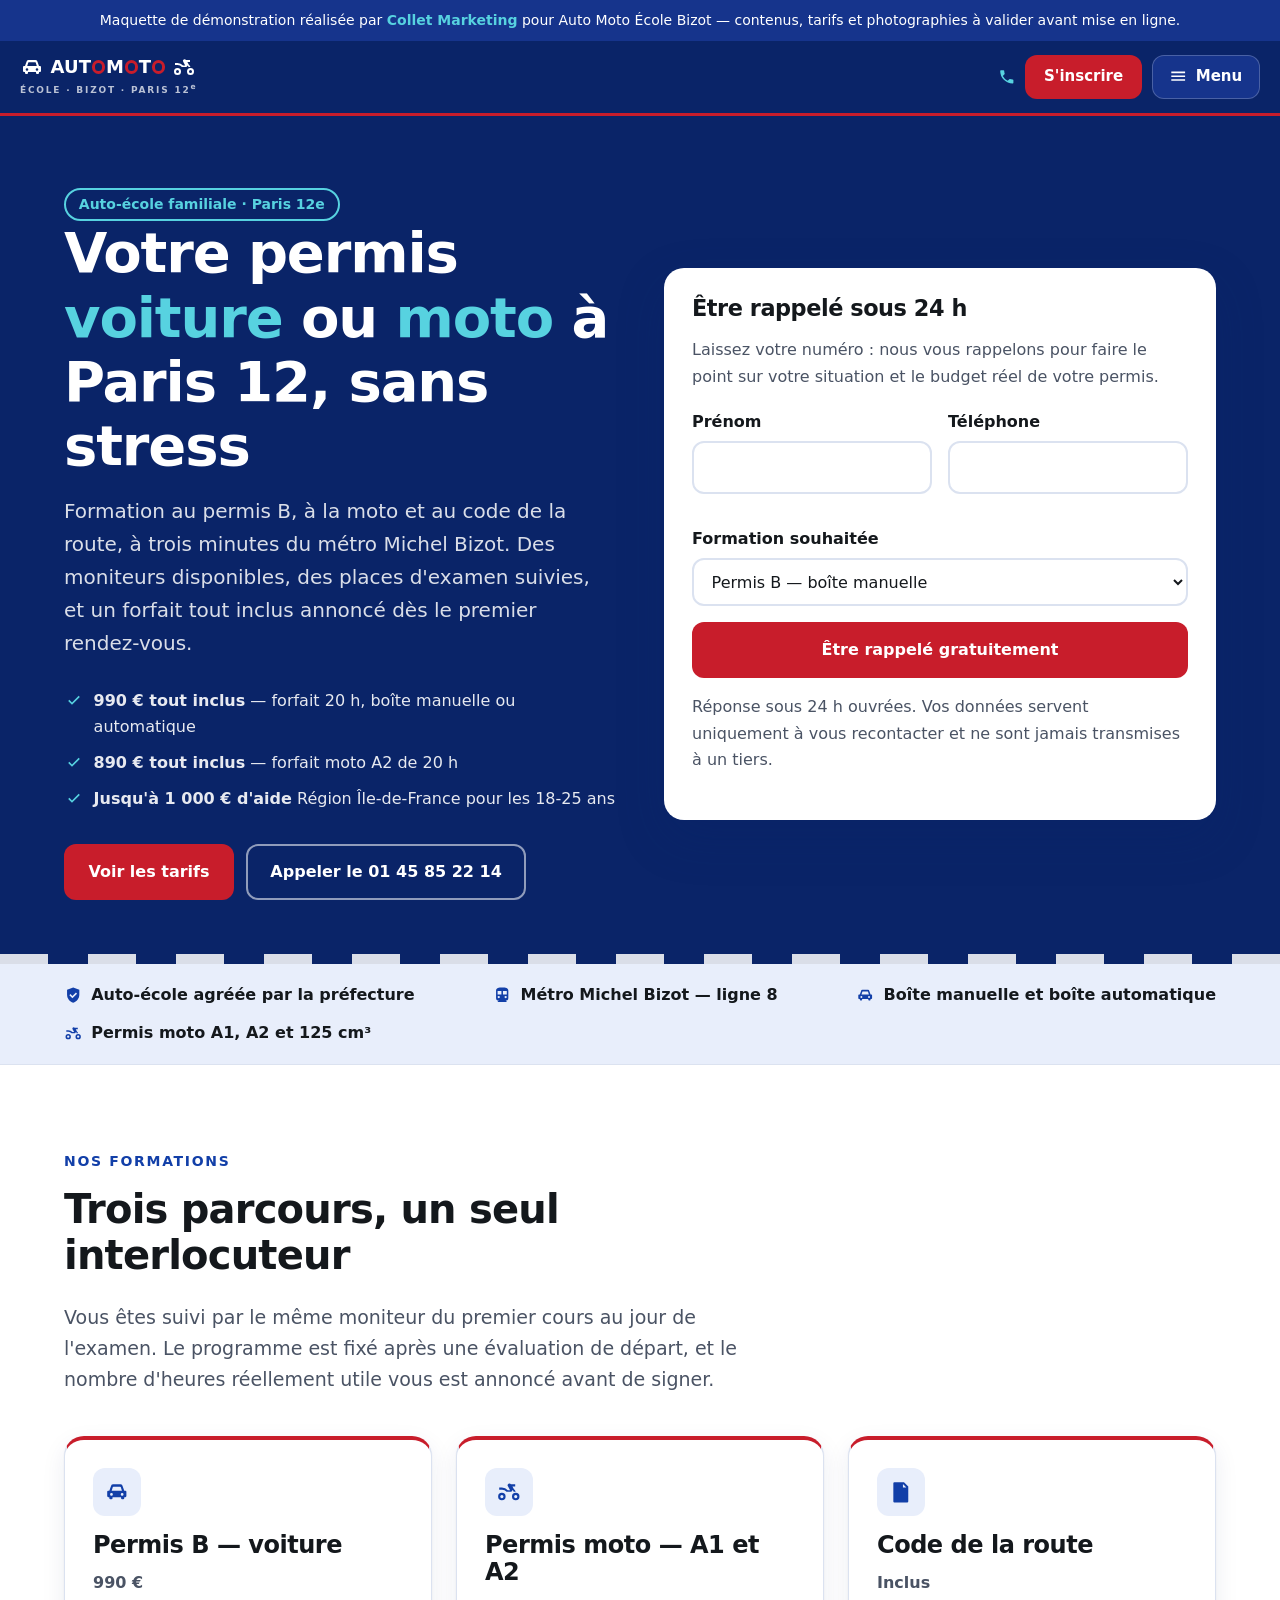
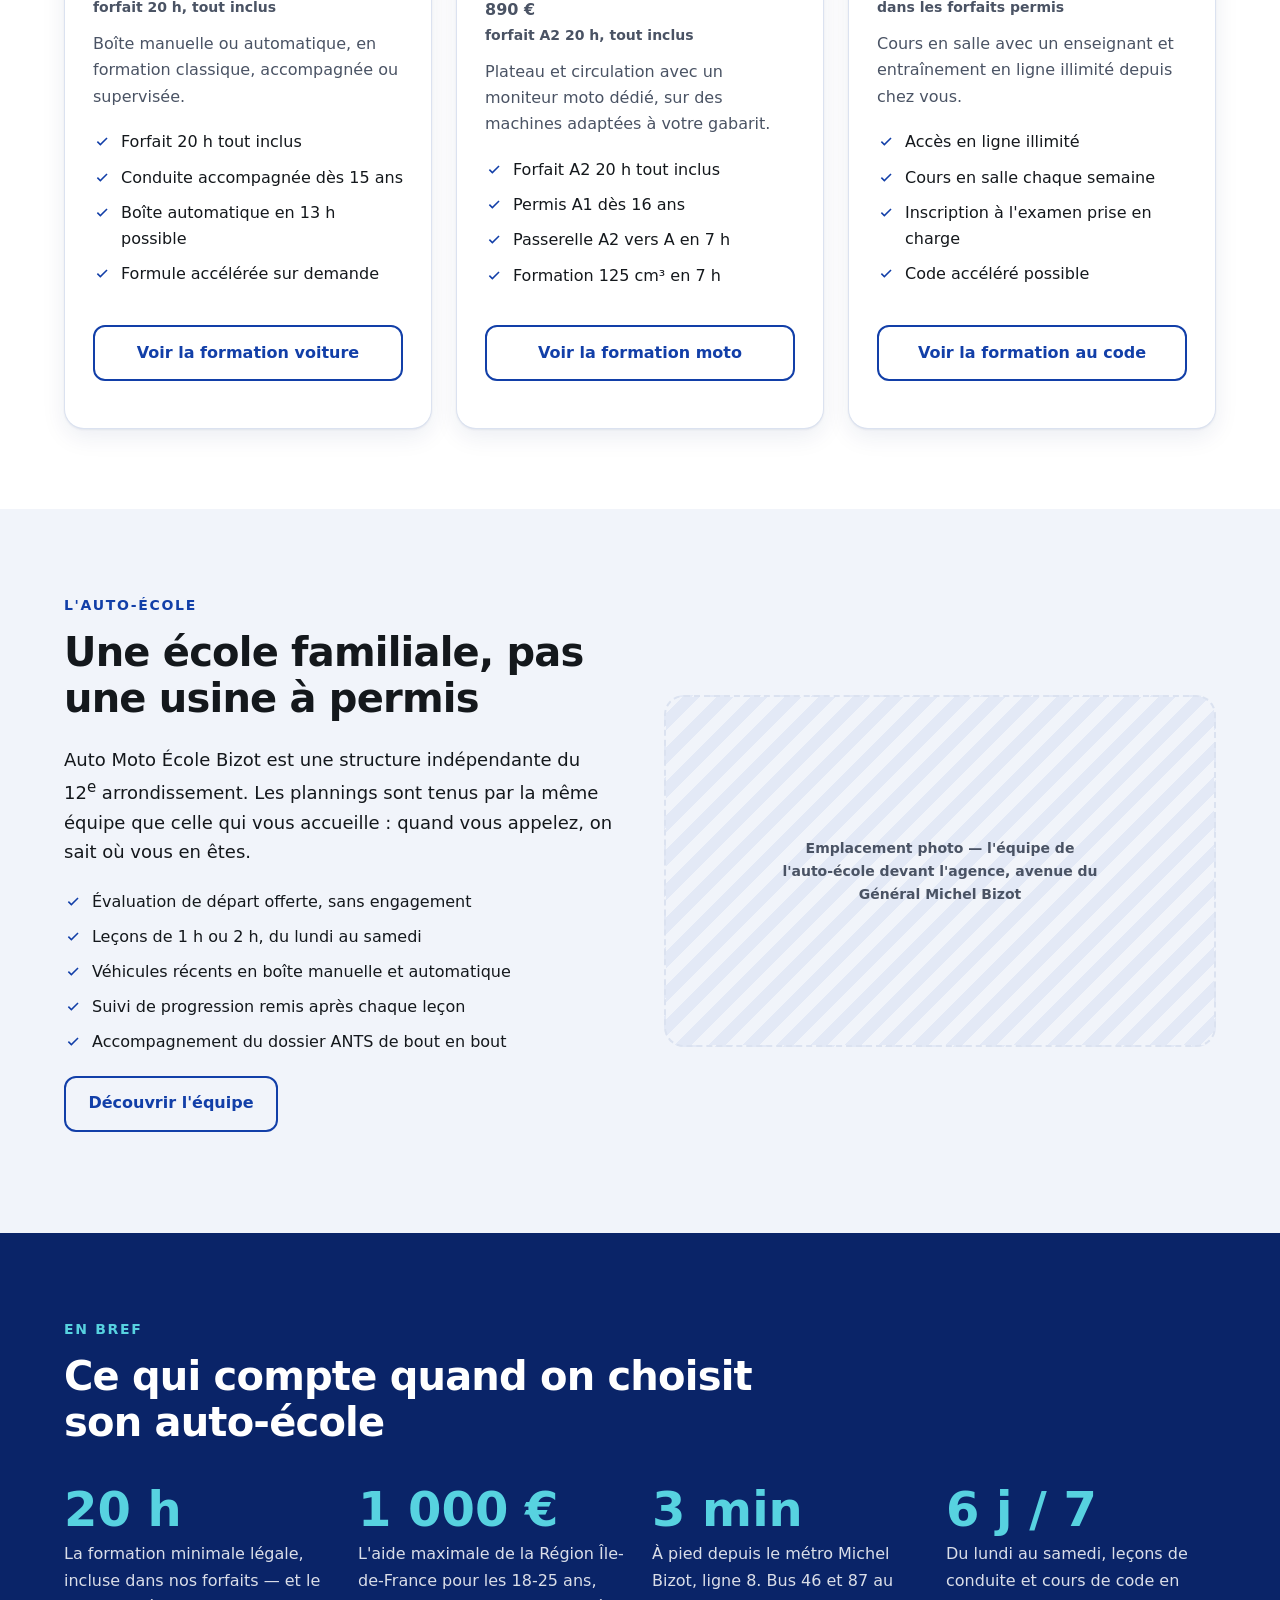
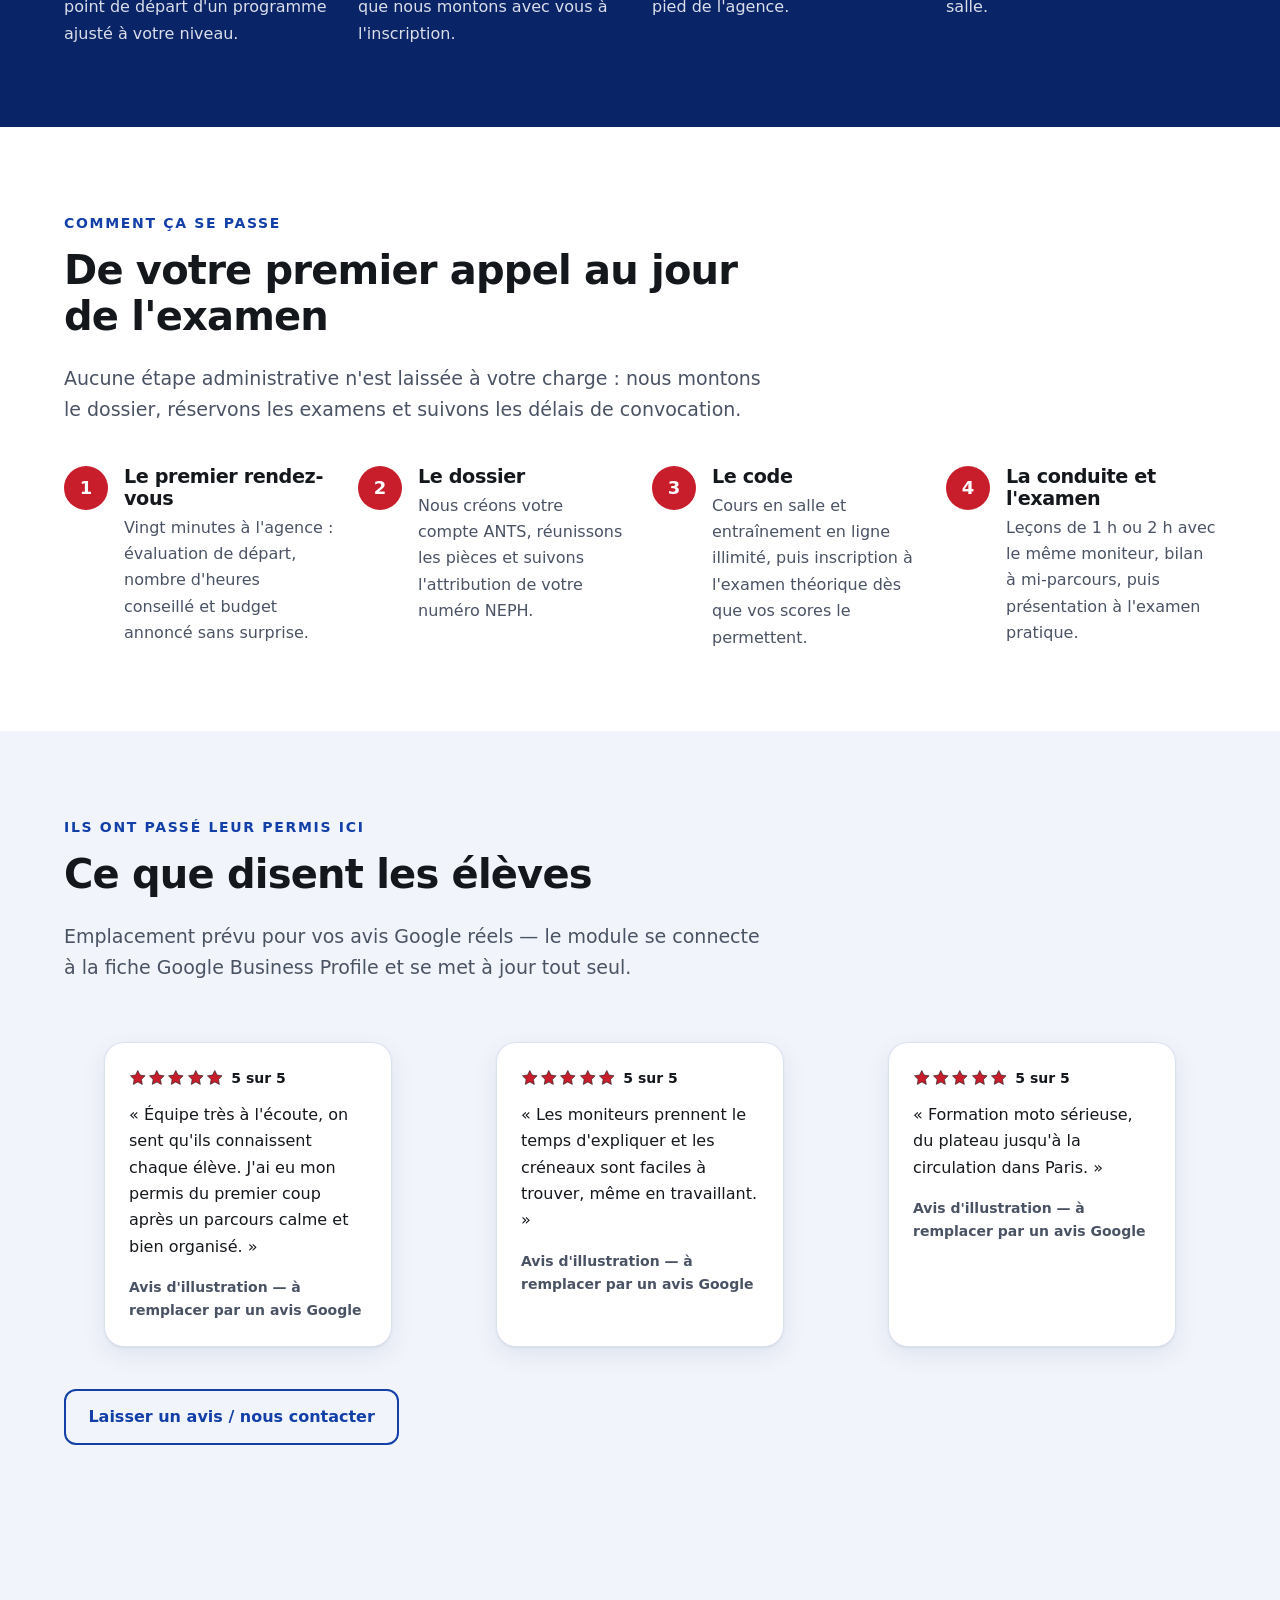
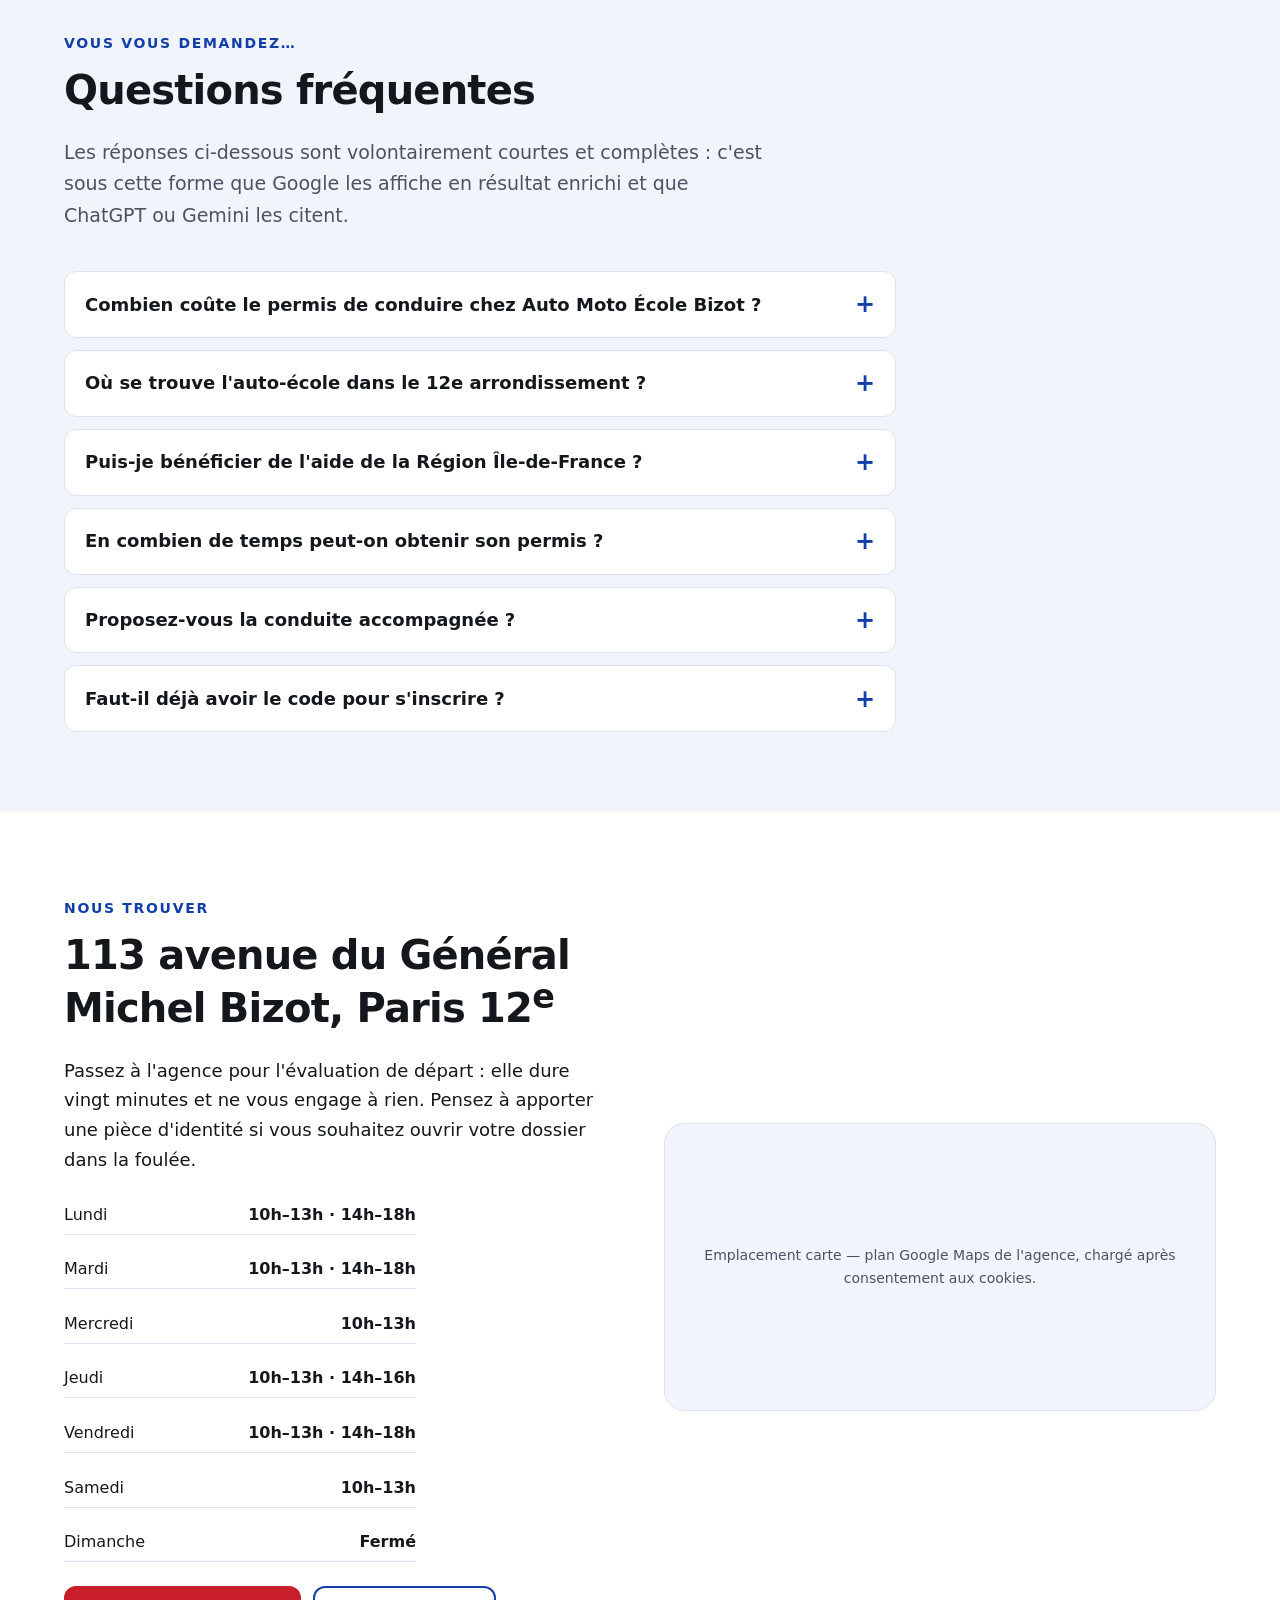
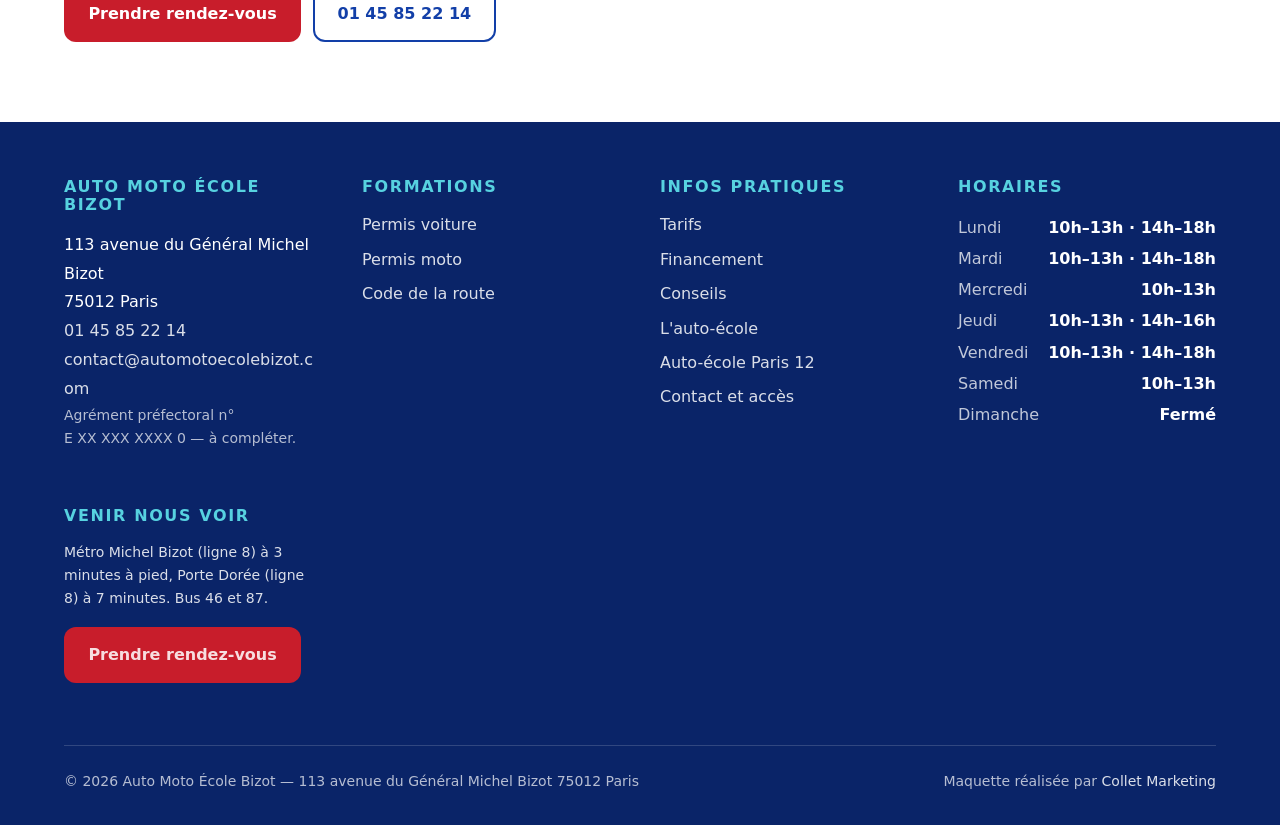
==== commit e105d86f: "Bouton d'inscription conservé dans la barre en petit écran L'espace laissé libre à gauche du bouton " ====
--- a/index.html
+++ b/index.html
@@ -14,7 +14,7 @@
 <meta property="og:description" content="Auto-école familiale au 113 avenue du Général Michel Bizot, Paris 12e. Permis B dès 990 € tout inclus, permis moto A2 dès 890 €, code inclus. Aide Région jusqu'à 1 000 €.">
 <meta property="og:url" content="https://www.automotoecolebizot.com/">
 <meta name="twitter:card" content="summary_large_image">
-<link rel="stylesheet" href="assets/css/bizot.css?v=dcbd297995">
+<link rel="stylesheet" href="assets/css/bizot.css?v=c29dc45241">
 <script type="application/ld+json">{"@context":"https://schema.org","@type":["DrivingSchool","LocalBusiness"],"@id":"https://www.automotoecolebizot.com/#etablissement","name":"Auto Moto École Bizot","legalName":"AUTO MOTO ECOLE BIZOT","url":"https://www.automotoecolebizot.com/","telephone":"+33145852214","email":"contact@automotoecolebizot.com","image":"https://www.automotoecolebizot.com/assets/img/devanture.jpg","priceRange":"€€","currenciesAccepted":"EUR","address":{"@type":"PostalAddress","streetAddress":"113 avenue du Général Michel Bizot","postalCode":"75012","addressLocality":"Paris","addressRegion":"Île-de-France","addressCountry":"FR"},"geo":{"@type":"GeoCoordinates","latitude":"48.8368","longitude":"2.4048"},"openingHoursSpecification":[{"@type":"OpeningHoursSpecification","dayOfWeek":["Monday","Tuesday","Friday"],"opens":"10:00","closes":"13:00"},{"@type":"OpeningHoursSpecification","dayOfWeek":["Monday","Tuesday","Friday"],"opens":"14:00","closes":"18:00"},{"@type":"OpeningHoursSpecification","dayOfWeek":["Wednesday","Saturday"],"opens":"10:00","closes":"13:00"},{"@type":"OpeningHoursSpecification","dayOfWeek":"Thursday","opens":"10:00","closes":"13:00"},{"@type":"OpeningHoursSpecification","dayOfWeek":"Thursday","opens":"14:00","closes":"16:00"}],"areaServed":[{"@type":"City","name":"Paris 12e"},{"@type":"City","name":"Saint-Mandé"},{"@type":"City","name":"Charenton-le-Pont"},{"@type":"City","name":"Vincennes"}],"hasOfferCatalog":{"@type":"OfferCatalog","name":"Formations au permis de conduire","itemListElement":[{"@type":"Offer","name":"Permis B — forfait 20 h boîte manuelle","price":"990","priceCurrency":"EUR"},{"@type":"Offer","name":"Permis B — forfait 20 h boîte automatique","price":"990","priceCurrency":"EUR"},{"@type":"Offer","name":"Permis A2 — forfait 20 h moto","price":"890","priceCurrency":"EUR"}]},"publicAccess":true,"sameAs":["https://www.instagram.com/"]}</script>
 <script type="application/ld+json">{"@context":"https://schema.org","@type":"FAQPage","mainEntity":[{"@type":"Question","name":"Combien coûte le permis de conduire chez Auto Moto École Bizot ?","acceptedAnswer":{"@type":"Answer","text":"Le forfait permis B de 20 heures est affiché à 990 € tout inclus, en boîte manuelle comme en boîte automatique. Le forfait moto A2 de 20 heures est à 890 € tout inclus. Ces montants comprennent l'accès au code en ligne, l'accompagnement du dossier et la présentation aux examens ; les heures supplémentaires éventuelles sont facturées à l'unité."}},{"@type":"Question","name":"Où se trouve l'auto-école dans le 12e arrondissement ?","acceptedAnswer":{"@type":"Answer","text":"Au 113 avenue du Général Michel Bizot, 75012 Paris, à trois minutes à pied du métro Michel Bizot (ligne 8) et à sept minutes de Porte Dorée. Les bus 46 et 87 desservent l'avenue."}},{"@type":"Question","name":"Puis-je bénéficier de l'aide de la Région Île-de-France ?","acceptedAnswer":{"@type":"Answer","text":"Oui. L'auto-école est partenaire du dispositif régional : les jeunes Franciliens de 18 à 25 ans peuvent obtenir jusqu'à 1 000 € d'aide, sous conditions de ressources et d'engagement citoyen. Nous montons le dossier avec vous lors de l'inscription."}},{"@type":"Question","name":"En combien de temps peut-on obtenir son permis ?","acceptedAnswer":{"@type":"Answer","text":"Comptez en moyenne trois à quatre mois entre l'inscription et l'examen pratique, en tenant compte du délai d'obtention du code et de l'attribution d'une place d'examen. Une formule accélérée permet de passer le permis en quelques semaines si votre disponibilité le permet."}},{"@type":"Question","name":"Proposez-vous la conduite accompagnée ?","acceptedAnswer":{"@type":"Answer","text":"Oui, dès 15 ans, ainsi que la conduite supervisée à partir de 18 ans. Les deux formules incluent la formation initiale de 20 heures, les rendez-vous pédagogiques et le suivi de l'accompagnateur."}},{"@type":"Question","name":"Faut-il déjà avoir le code pour s'inscrire ?","acceptedAnswer":{"@type":"Answer","text":"Non. Vous pouvez vous inscrire à la formation complète — code et conduite — ou à la conduite seule si vous détenez déjà un code en cours de validité (valable cinq ans et cinq présentations à l'examen pratique)."}}]}</script>
 <script type="application/ld+json">{"@context":"https://schema.org","@type":"WebSite","name":"Auto Moto École Bizot","url":"https://www.automotoecolebizot.com/"}</script>
@@ -25,7 +25,7 @@
 <header class="entete">
   <div class="conteneur entete__barre">
     <a class="logo" href="index.html" aria-current="page">
-      <span class="logo__lockup" aria-hidden="true"><svg class="logo__vehicule" viewBox="0 0 24 24" aria-hidden="true" focusable="false"><path d="M5 11l1.5-4.3A2 2 0 0 1 8.4 5h7.2a2 2 0 0 1 1.9 1.7L19 11h1a1 1 0 0 1 1 1v4a1 1 0 0 1-1 1h-1v1a1 1 0 0 1-1 1h-1a1 1 0 0 1-1-1v-1H8v1a1 1 0 0 1-1 1H6a1 1 0 0 1-1-1v-1H4a1 1 0 0 1-1-1v-4a1 1 0 0 1 1-1zm2.2 0h9.6l-1.1-3.4a.6.6 0 0 0-.5-.4H8.8a.6.6 0 0 0-.5.4zM7 13.2a1.3 1.3 0 1 0 0 2.6 1.3 1.3 0 0 0 0-2.6zm10 0a1.3 1.3 0 1 0 0 2.6 1.3 1.3 0 0 0 0-2.6z"/></svg><span class="logo__mot">AUT<i class="logo__o"></i>M<i class="logo__o"></i>T<i class="logo__o"></i></span><svg class="logo__vehicule" viewBox="0 0 24 24" aria-hidden="true" focusable="false"><path d="M5.5 13a3.5 3.5 0 1 0 0 7 3.5 3.5 0 0 0 0-7zm13 0a3.5 3.5 0 1 0 0 7 3.5 3.5 0 0 0 0-7zm-13 2a1.5 1.5 0 1 1 0 3 1.5 1.5 0 0 1 0-3zm13 0a1.5 1.5 0 1 1 0 3 1.5 1.5 0 0 1 0-3zM14 5h4v2h-2.6l1.3 2.4A5.5 5.5 0 0 1 18.5 12h-2a3.5 3.5 0 0 0-.8-1.6L14.4 12H9.9a5.5 5.5 0 0 0-4.4-2H3V8h2.5a7.5 7.5 0 0 1 5.6 2.5h2.1l-2-3.7A1.5 1.5 0 0 1 14 5z"/></svg></span><span class="logo__sous" aria-hidden="true">ÉCOLE · BIZOT · PARIS 12<sup>e</sup></span>
+      <span class="logo__lockup" aria-hidden="true"><svg class="logo__vehicule" viewBox="0 0 24 24" aria-hidden="true" focusable="false"><path d="M5 11l1.5-4.3A2 2 0 0 1 8.4 5h7.2a2 2 0 0 1 1.9 1.7L19 11h1a1 1 0 0 1 1 1v4a1 1 0 0 1-1 1h-1v1a1 1 0 0 1-1 1h-1a1 1 0 0 1-1-1v-1H8v1a1 1 0 0 1-1 1H6a1 1 0 0 1-1-1v-1H4a1 1 0 0 1-1-1v-4a1 1 0 0 1 1-1zm2.2 0h9.6l-1.1-3.4a.6.6 0 0 0-.5-.4H8.8a.6.6 0 0 0-.5.4zM7 13.2a1.3 1.3 0 1 0 0 2.6 1.3 1.3 0 0 0 0-2.6zm10 0a1.3 1.3 0 1 0 0 2.6 1.3 1.3 0 0 0 0-2.6z"/></svg><span class="logo__mot">AUT<i class="logo__o"></i>M<i class="logo__o"></i>T<i class="logo__o"></i></span><svg class="logo__vehicule" viewBox="0 0 24 24" aria-hidden="true" focusable="false"><path d="M5.5 13a3.5 3.5 0 1 0 0 7 3.5 3.5 0 0 0 0-7zm13 0a3.5 3.5 0 1 0 0 7 3.5 3.5 0 0 0 0-7zm-13 2a1.5 1.5 0 1 1 0 3 1.5 1.5 0 0 1 0-3zm13 0a1.5 1.5 0 1 1 0 3 1.5 1.5 0 0 1 0-3zM14 5h4v2h-2.6l1.3 2.4A5.5 5.5 0 0 1 18.5 12h-2a3.5 3.5 0 0 0-.8-1.6L14.4 12H9.9a5.5 5.5 0 0 0-4.4-2H3V8h2.5a7.5 7.5 0 0 1 5.6 2.5h2.1l-2-3.7A1.5 1.5 0 0 1 14 5z"/></svg></span><span class="logo__sous" aria-hidden="true">ÉCOLE · BIZOT<span class="logo__ville"> · PARIS 12<sup>e</sup></span></span>
       <span class="visuellement-cache">Auto Moto École Bizot — accueil</span>
     </a>
     <nav class="nav" aria-label="Navigation principale">
@@ -34,8 +34,9 @@
     <div class="entete__actions">
       <a class="tel-entete" href="tel:+33145852214"><svg viewBox="0 0 24 24" aria-hidden="true" focusable="false"><path d="M6.6 10.8a15.1 15.1 0 0 0 6.6 6.6l2.2-2.2a1 1 0 0 1 1-.24 11.4 11.4 0 0 0 3.6.58 1 1 0 0 1 1 1V20a1 1 0 0 1-1 1A17 17 0 0 1 3 4a1 1 0 0 1 1-1h3.5a1 1 0 0 1 1 1 11.4 11.4 0 0 0 .58 3.6 1 1 0 0 1-.25 1z"/></svg><span class="tel-entete__texte">01 45 85 22 14</span></a>
       <a class="bouton bouton--principal entete__cta" href="contact.html">S'inscrire</a>
-      <button class="bouton-menu" type="button" data-tiroir-ouvrir
-              aria-expanded="false" aria-controls="tiroir"><svg class="bouton-menu__icone" viewBox="0 0 24 24" aria-hidden="true" focusable="false"><path d="M3 6h18v2H3zm0 5h18v2H3zm0 5h18v2H3z"/></svg>Menu</button>
+      <button class="bouton-menu" type="button" data-tiroir-ouvrir aria-label="Menu"
+              aria-expanded="false" aria-controls="tiroir"><svg class="bouton-menu__icone" viewBox="0 0 24 24" aria-hidden="true" focusable="false"><path d="M3 6h18v2H3zm0 5h18v2H3zm0 5h18v2H3z"/></svg><span
+              class="bouton-menu__texte">Menu</span></button>
     </div>
   </div>
 </header>
--- a/assets/css/bizot.css
+++ b/assets/css/bizot.css
@@ -59,7 +59,15 @@
    -------------------------------------------------------------------------- */
 *, *::before, *::after { box-sizing: border-box; }
 
-html { scroll-behavior: smooth; }
+html {
+  scroll-behavior: smooth;
+  /* Le tiroir fermé est rangé hors écran par translateX(100%). Sur un écran
+     de 320 px, sa boîte élargissait la zone de défilement et la page se
+     décalait latéralement. « clip » supprime ce débordement sans créer de
+     conteneur de défilement — contrairement à « hidden », qui casserait
+     l'en-tête collant. */
+  overflow-x: clip;
+}
 @media (prefers-reduced-motion: reduce) {
   html { scroll-behavior: auto; }
   *, *::before, *::after { animation-duration: .01ms !important; transition-duration: .01ms !important; }
@@ -73,6 +81,9 @@
   color: var(--texte);
   background: var(--fond-page);
   -webkit-font-smoothing: antialiased;
+  /* Une adresse électronique ne se coupe nulle part : sur un écran étroit,
+     contact@automotoecolebizot.com débordait du pied de page. */
+  overflow-wrap: break-word;
 }
 
 h1, h2, h3, h4 { line-height: 1.15; margin: 0 0 .6em; letter-spacing: -.02em; font-weight: 800; }
@@ -133,11 +144,14 @@
 }
 .section--sombre .surtitre { color: var(--accent-sombre); }
 
+/* minmax(min(Xrem, 100%), 1fr) et non minmax(Xrem, 1fr) : sur un écran de
+   320 px, un minimum de 20rem dépasse la largeur du conteneur et la page se
+   met à défiler latéralement. Le min() laisse la colonne se réduire. */
 .grille { display: grid; gap: var(--gouttiere); }
-.grille--2 { grid-template-columns: repeat(auto-fit, minmax(19rem, 1fr)); }
-.grille--3 { grid-template-columns: repeat(auto-fit, minmax(17rem, 1fr)); }
-.grille--4 { grid-template-columns: repeat(auto-fit, minmax(14rem, 1fr)); }
-.grille--texte-media { grid-template-columns: repeat(auto-fit, minmax(20rem, 1fr)); align-items: center; gap: 3rem; }
+.grille--2 { grid-template-columns: repeat(auto-fit, minmax(min(19rem, 100%), 1fr)); }
+.grille--3 { grid-template-columns: repeat(auto-fit, minmax(min(17rem, 100%), 1fr)); }
+.grille--4 { grid-template-columns: repeat(auto-fit, minmax(min(14rem, 100%), 1fr)); }
+.grille--texte-media { grid-template-columns: repeat(auto-fit, minmax(min(20rem, 100%), 1fr)); align-items: center; gap: 3rem; }
 
 /* --------------------------------------------------------------------------
    4. En-tête
@@ -311,15 +325,47 @@
 
 body.tiroir-ouvert { overflow: hidden; }
 
+/* En dessous de 80rem, la barre garde ses deux actions — s'inscrire et ouvrir
+   le menu — dans le même gabarit ; seule la navigation passe dans le tiroir.
+   Puis, à mesure que la place manque, on retire par ordre d'importance
+   décroissante : le libellé du téléphone, le téléphone lui-même (il est en
+   gros en bas du tiroir), le mot « Menu », enfin les véhicules du logotype.
+   Le bouton d'inscription, lui, ne bouge jamais. */
 @media (max-width: 80rem) {
   .nav { display: none; }
-  .entete__actions .entete__cta { display: none; }
   .entete__actions .bouton-menu { display: inline-flex; }
   .entete__actions { margin-left: auto; }
   .tel-entete__texte { display: none; }
   .entete__actions .tel-entete { padding-inline: 0; }
 }
 
+@media (max-width: 48rem) {
+  .entete__actions .tel-entete { display: none; }
+  .entete__actions .bouton-menu { padding: 0 .85rem; }
+}
+
+/* Le mot « Menu » cède avant le logotype : l'icône à trois barres se comprend
+   sans libellé, et le bouton garde son nom accessible. */
+@media (max-width: 36rem) {
+  .bouton-menu__texte { display: none; }
+  .entete__actions .bouton-menu { padding: 0 .8rem; }
+  .logo__ville { display: none; }
+}
+
+@media (max-width: 24rem) {
+  .entete__actions .entete__cta { padding: 0 .85rem; }
+  .logo__vehicule { display: none; }
+  .logo__mot { font-size: 1.0625rem; }
+}
+
+/* Écrans de 320 px : le logotype cède les derniers pixels, jamais le bouton. */
+@media (max-width: 22rem) {
+  .bouton { padding: .8rem 1rem; }
+  .entete__barre { gap: .45rem; }
+  .logo__mot { font-size: .9375rem; }
+  .logo__sous { letter-spacing: .14em; }
+}
+
 /* Au-delà, le tiroir n'existe plus : la barre suffit. */
 @media (min-width: 80.0625rem) {
   .tiroir, .voile { display: none; }
@@ -330,6 +376,9 @@
    -------------------------------------------------------------------------- */
 .bouton {
   display: inline-flex; align-items: center; justify-content: center; gap: .5rem;
+  /* Un bouton ne dépasse jamais son conteneur : « Appeler le 01 45 85 22 14 »
+     fait 329 px sur un écran de 320. Le libellé passe alors à la ligne. */
+  max-width: 100%; text-align: center;
   min-height: 48px; padding: .8rem 1.4rem;
   border: 2px solid transparent; border-radius: var(--rayon);
   font: inherit; font-size: var(--petit); font-weight: 800; text-decoration: none;
@@ -363,7 +412,7 @@
   background: repeating-linear-gradient(90deg, var(--blanc) 0 3rem, transparent 3rem 5.5rem);
   opacity: .85;
 }
-.heros__grille { display: grid; grid-template-columns: repeat(auto-fit, minmax(20rem, 1fr)); gap: 3rem; align-items: center; }
+.heros__grille { display: grid; grid-template-columns: repeat(auto-fit, minmax(min(20rem, 100%), 1fr)); gap: 3rem; align-items: center; }
 .heros h1 { margin-bottom: 1rem; }
 .heros h1 em { font-style: normal; color: var(--accent-sombre); }
 .heros__accroche { font-size: 1.25rem; color: rgba(255,255,255,.85); max-width: 34rem; }
@@ -484,7 +533,7 @@
 .champ textarea { min-height: 7rem; resize: vertical; }
 .champ input:focus, .champ select:focus, .champ textarea:focus { border-color: var(--bleu); }
 .champ__aide { font-size: var(--mention); color: var(--texte-doux); margin: .35rem 0 0; }
-.champs-2 { display: grid; gap: 0 1rem; grid-template-columns: repeat(auto-fit, minmax(12rem, 1fr)); }
+.champs-2 { display: grid; gap: 0 1rem; grid-template-columns: repeat(auto-fit, minmax(min(12rem, 100%), 1fr)); }
 .mention { font-size: var(--mention); color: var(--texte-doux); }
 .formulaire__retour {
   margin-top: 1rem; padding: 1rem 1.15rem; border-radius: var(--rayon);
@@ -557,9 +606,9 @@
 .pied a { color: rgba(255,255,255,.85); text-decoration: none; }
 .pied a:hover { color: var(--accent-sombre); text-decoration: underline; }
 .pied h2 { font-size: 1rem; text-transform: uppercase; letter-spacing: .1em; color: var(--accent-sombre); margin-bottom: 1rem; }
-.pied__grille { display: grid; gap: 2.5rem; grid-template-columns: repeat(auto-fit, minmax(14rem, 1fr)); }
+.pied__grille { display: grid; gap: 2.5rem; grid-template-columns: repeat(auto-fit, minmax(min(14rem, 100%), 1fr)); }
 .pied ul { list-style: none; margin: 0; padding: 0; display: grid; gap: .5rem; font-size: var(--petit); }
-.pied address { font-style: normal; font-size: var(--petit); line-height: 1.8; }
+.pied address { font-style: normal; font-size: var(--petit); line-height: 1.8; overflow-wrap: anywhere; }
 .pied__horaires { font-size: var(--petit); }
 .pied__horaires div { display: flex; justify-content: space-between; gap: 1rem; max-width: 18rem; padding: .15rem 0; }
 .pied__horaires dt { color: rgba(255,255,255,.75); }
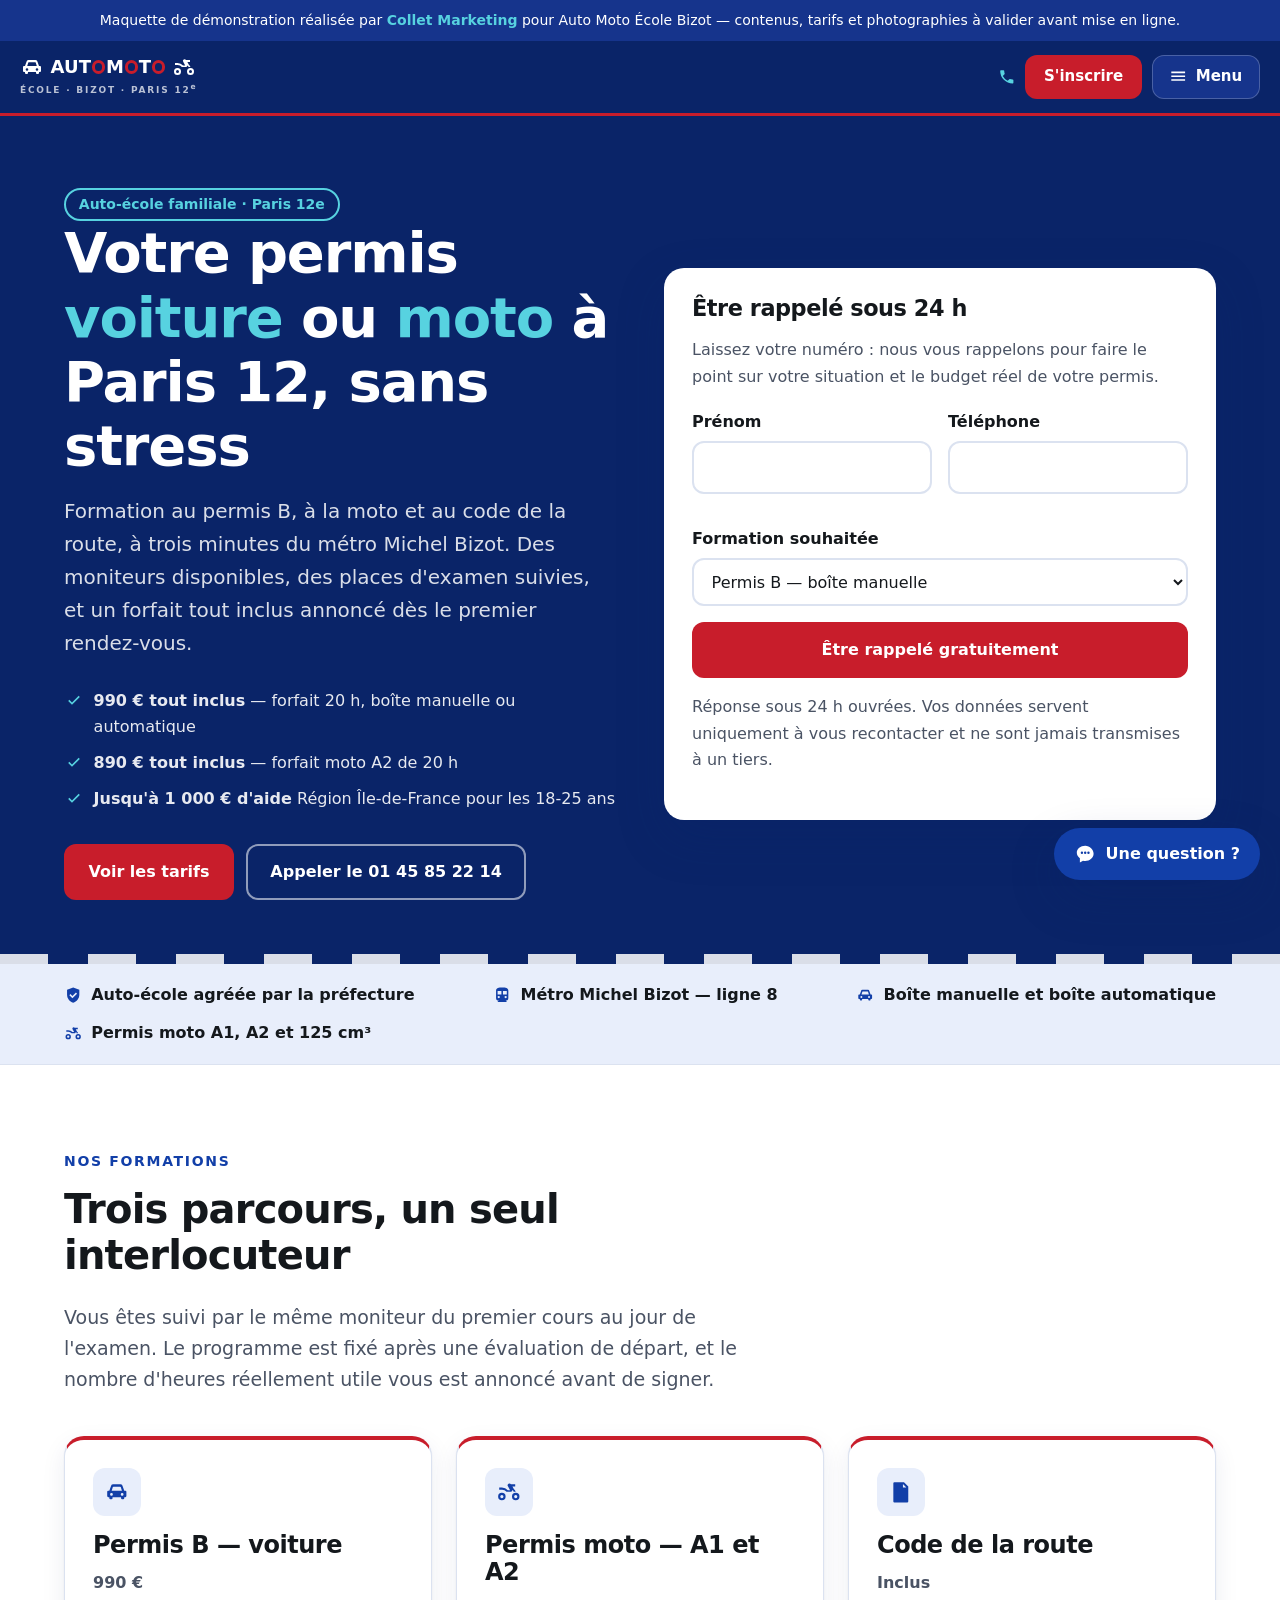
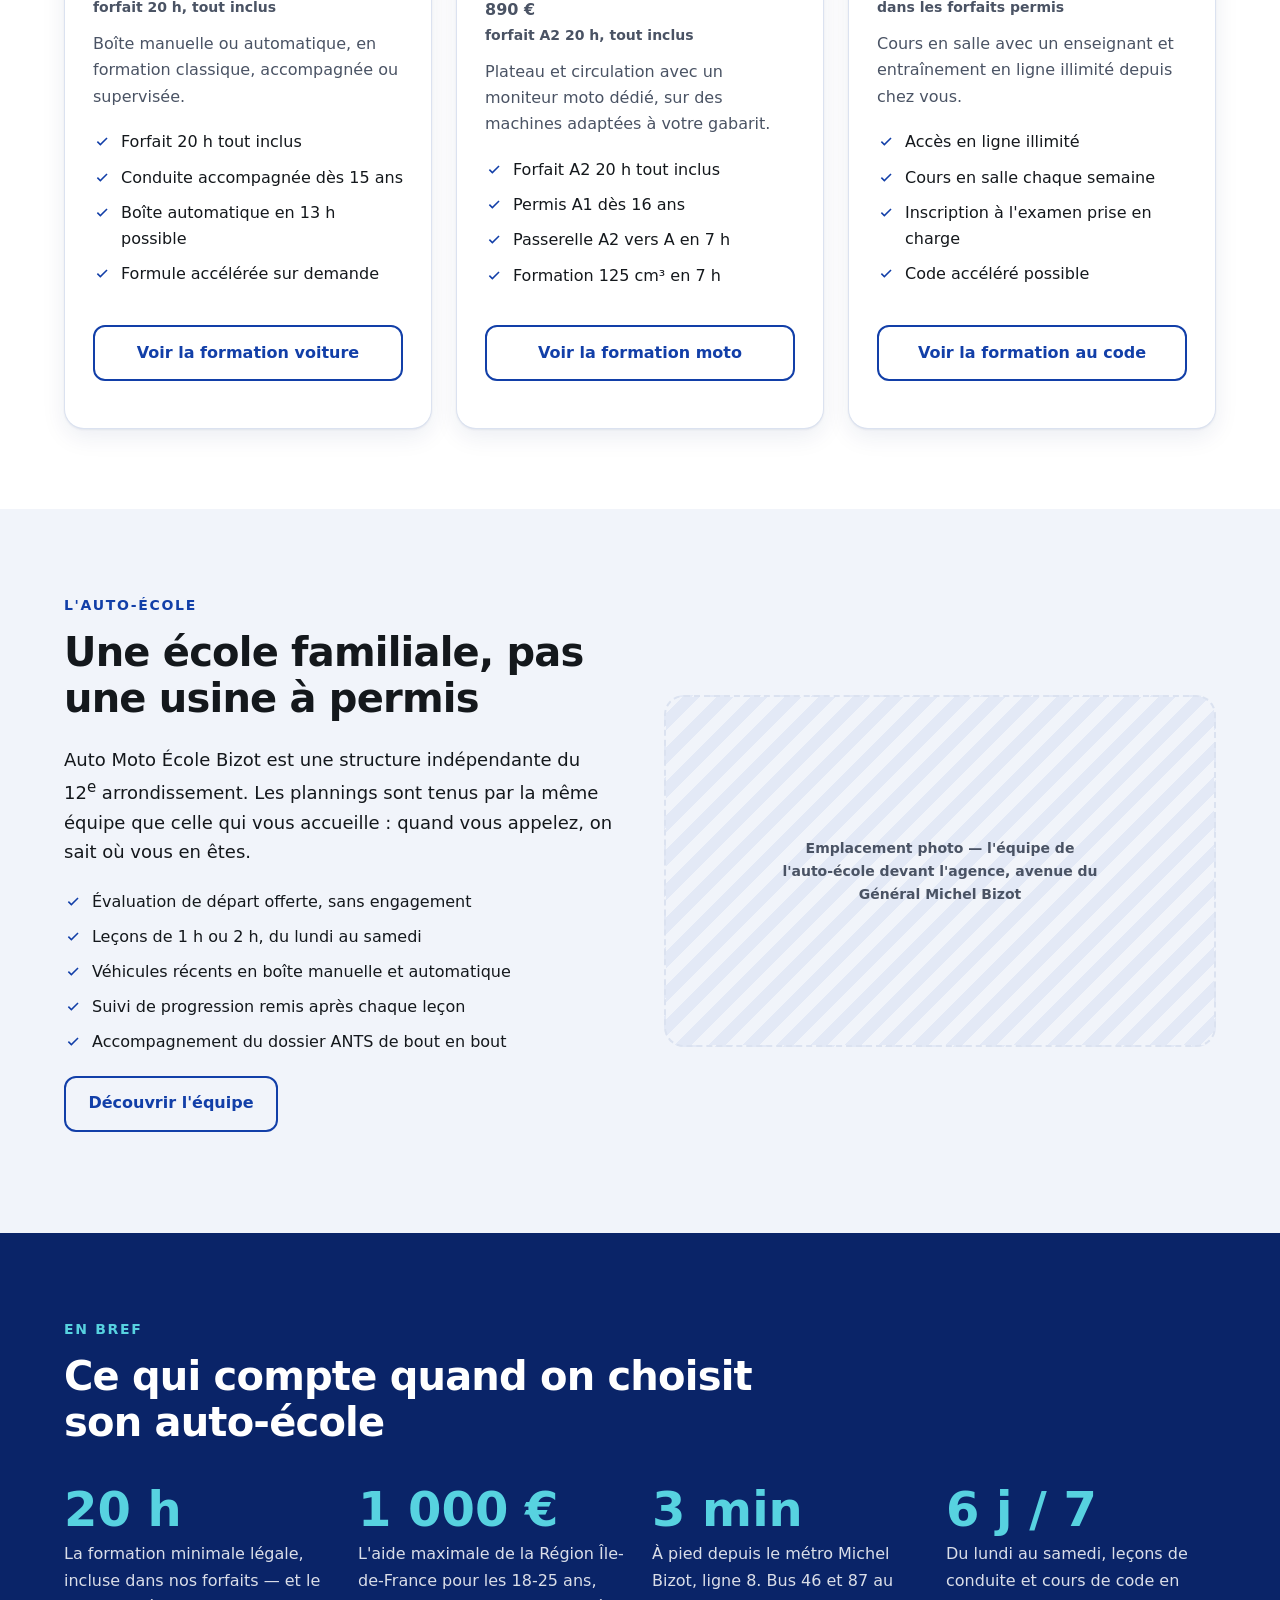
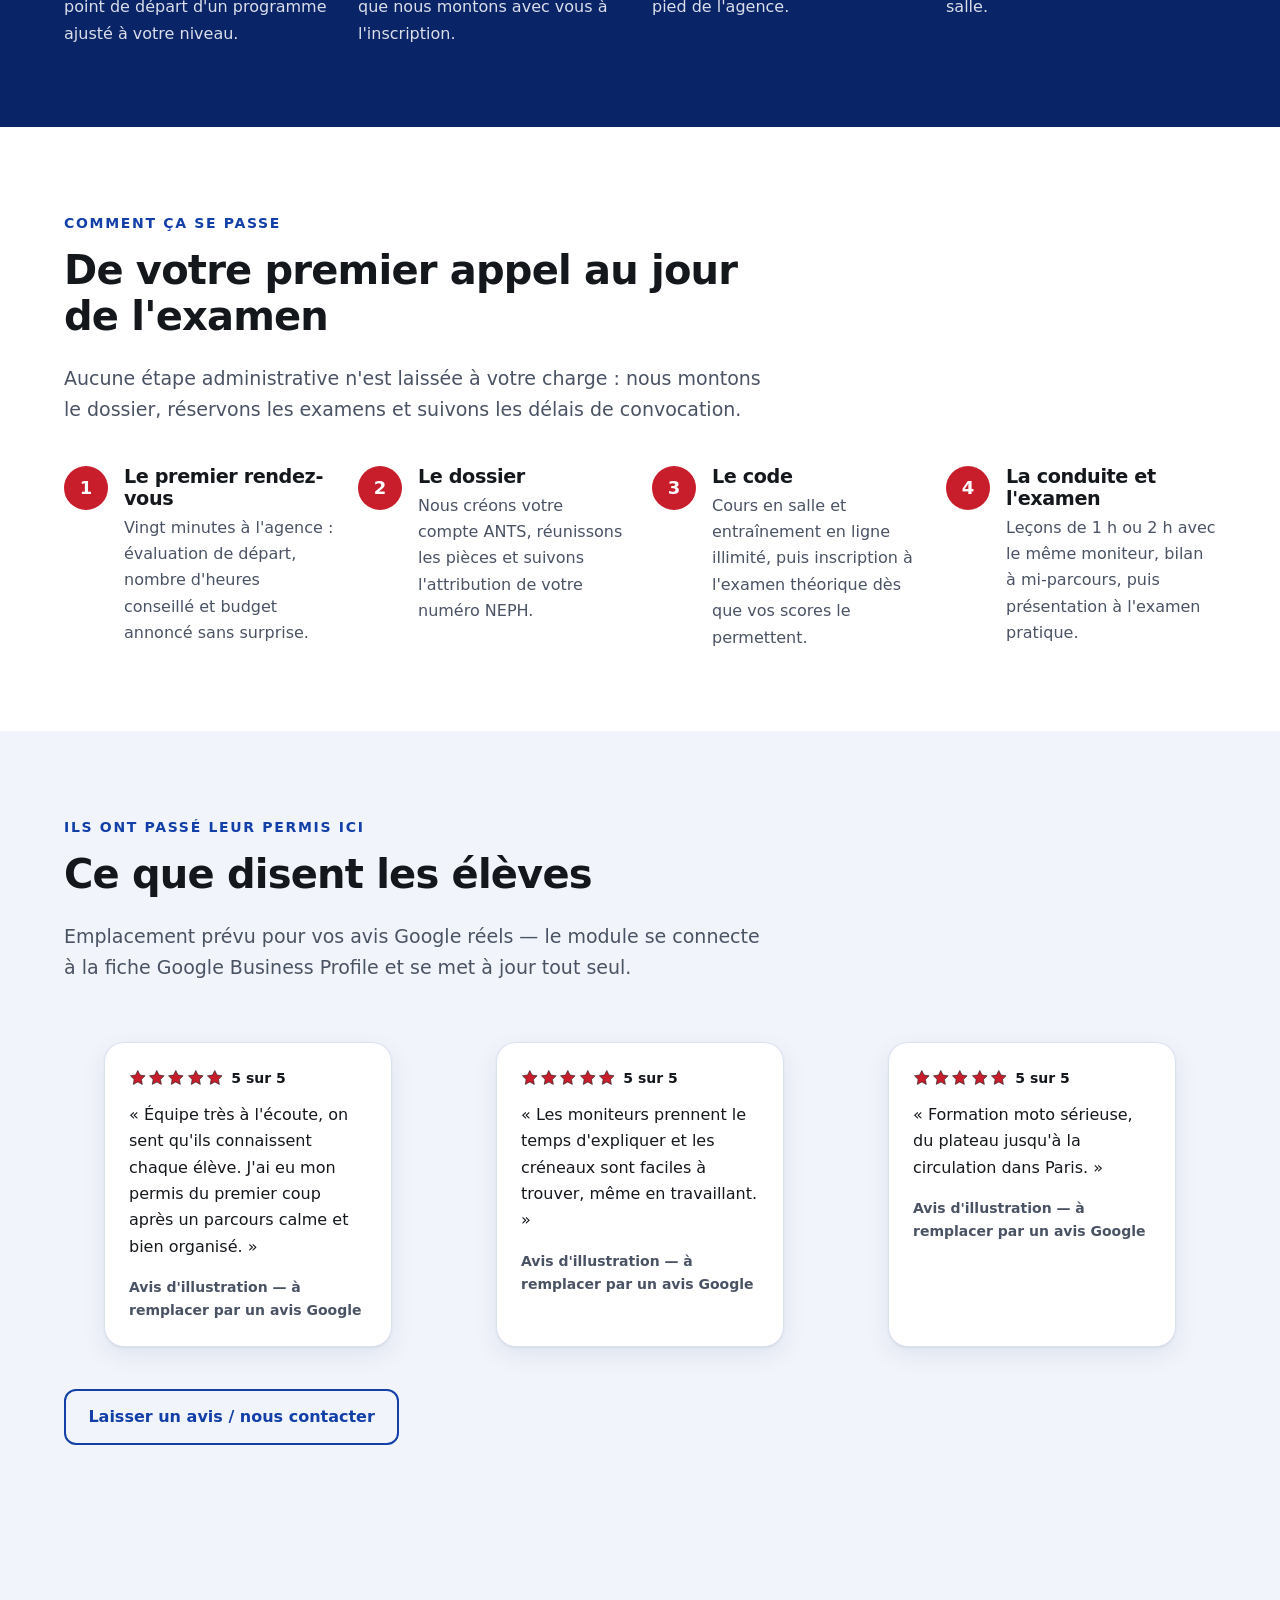
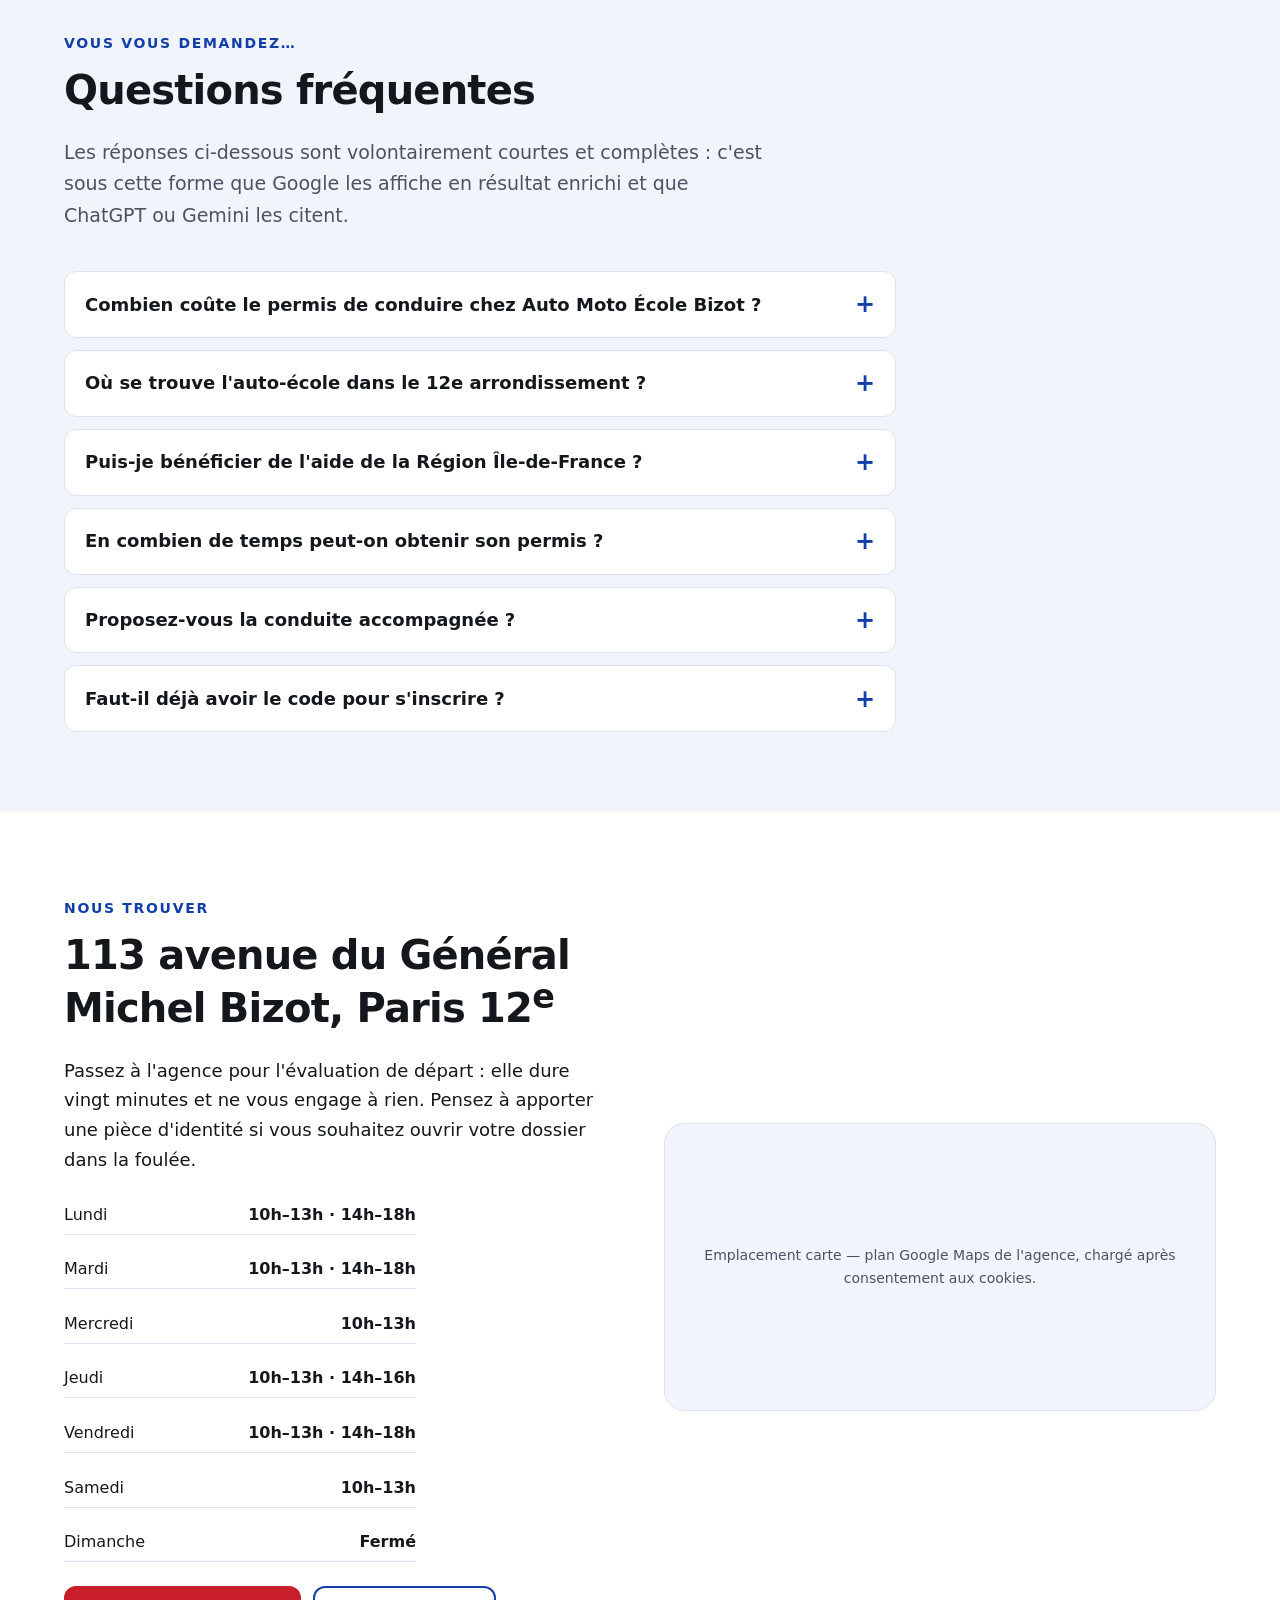
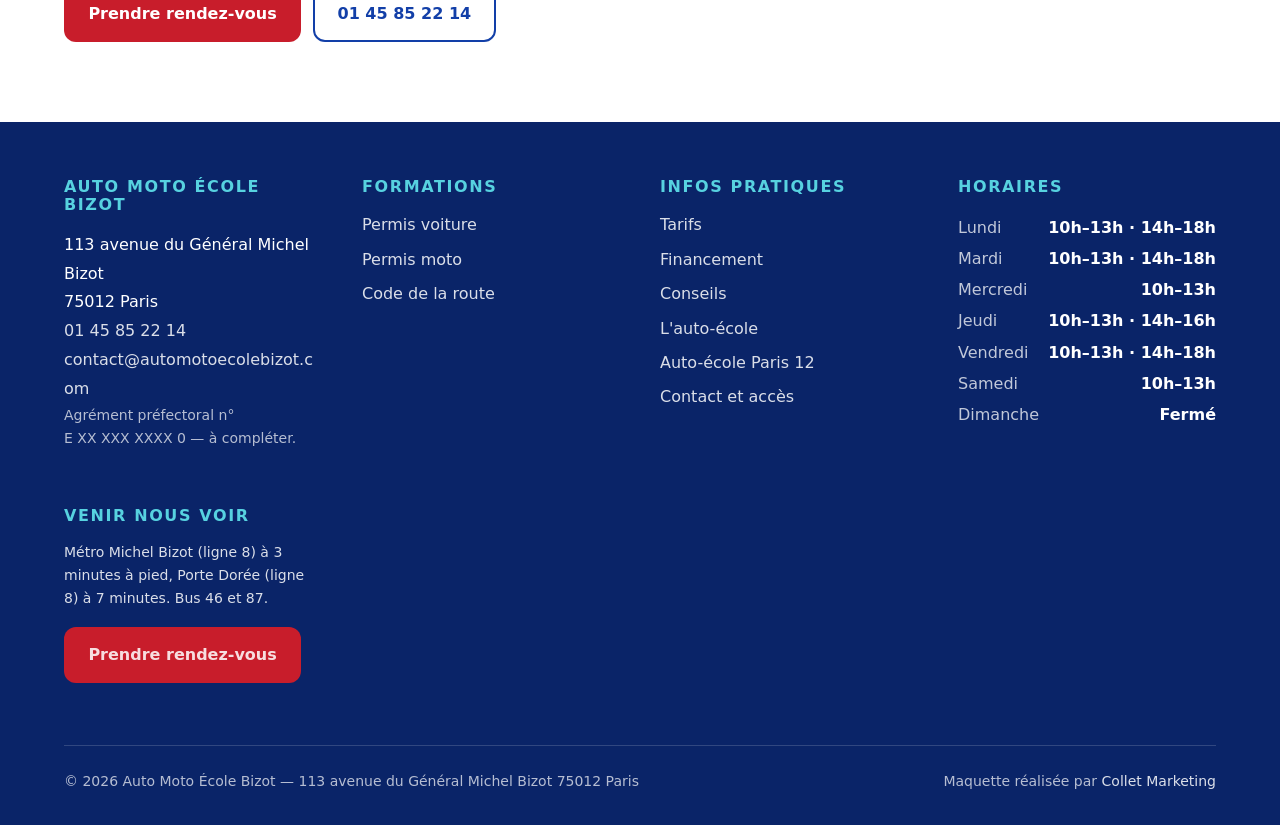
==== commit bedd7f70: "Assistant de discussion à réponses préparées Bulle flottante en bas à droite, présente sur les douze" ====
--- a/index.html
+++ b/index.html
@@ -14,7 +14,7 @@
 <meta property="og:description" content="Auto-école familiale au 113 avenue du Général Michel Bizot, Paris 12e. Permis B dès 990 € tout inclus, permis moto A2 dès 890 €, code inclus. Aide Région jusqu'à 1 000 €.">
 <meta property="og:url" content="https://www.automotoecolebizot.com/">
 <meta name="twitter:card" content="summary_large_image">
-<link rel="stylesheet" href="assets/css/bizot.css?v=c29dc45241">
+<link rel="stylesheet" href="assets/css/bizot.css?v=1d3d43df5b">
 <script type="application/ld+json">{"@context":"https://schema.org","@type":["DrivingSchool","LocalBusiness"],"@id":"https://www.automotoecolebizot.com/#etablissement","name":"Auto Moto École Bizot","legalName":"AUTO MOTO ECOLE BIZOT","url":"https://www.automotoecolebizot.com/","telephone":"+33145852214","email":"contact@automotoecolebizot.com","image":"https://www.automotoecolebizot.com/assets/img/devanture.jpg","priceRange":"€€","currenciesAccepted":"EUR","address":{"@type":"PostalAddress","streetAddress":"113 avenue du Général Michel Bizot","postalCode":"75012","addressLocality":"Paris","addressRegion":"Île-de-France","addressCountry":"FR"},"geo":{"@type":"GeoCoordinates","latitude":"48.8368","longitude":"2.4048"},"openingHoursSpecification":[{"@type":"OpeningHoursSpecification","dayOfWeek":["Monday","Tuesday","Friday"],"opens":"10:00","closes":"13:00"},{"@type":"OpeningHoursSpecification","dayOfWeek":["Monday","Tuesday","Friday"],"opens":"14:00","closes":"18:00"},{"@type":"OpeningHoursSpecification","dayOfWeek":["Wednesday","Saturday"],"opens":"10:00","closes":"13:00"},{"@type":"OpeningHoursSpecification","dayOfWeek":"Thursday","opens":"10:00","closes":"13:00"},{"@type":"OpeningHoursSpecification","dayOfWeek":"Thursday","opens":"14:00","closes":"16:00"}],"areaServed":[{"@type":"City","name":"Paris 12e"},{"@type":"City","name":"Saint-Mandé"},{"@type":"City","name":"Charenton-le-Pont"},{"@type":"City","name":"Vincennes"}],"hasOfferCatalog":{"@type":"OfferCatalog","name":"Formations au permis de conduire","itemListElement":[{"@type":"Offer","name":"Permis B — forfait 20 h boîte manuelle","price":"990","priceCurrency":"EUR"},{"@type":"Offer","name":"Permis B — forfait 20 h boîte automatique","price":"990","priceCurrency":"EUR"},{"@type":"Offer","name":"Permis A2 — forfait 20 h moto","price":"890","priceCurrency":"EUR"}]},"publicAccess":true,"sameAs":["https://www.instagram.com/"]}</script>
 <script type="application/ld+json">{"@context":"https://schema.org","@type":"FAQPage","mainEntity":[{"@type":"Question","name":"Combien coûte le permis de conduire chez Auto Moto École Bizot ?","acceptedAnswer":{"@type":"Answer","text":"Le forfait permis B de 20 heures est affiché à 990 € tout inclus, en boîte manuelle comme en boîte automatique. Le forfait moto A2 de 20 heures est à 890 € tout inclus. Ces montants comprennent l'accès au code en ligne, l'accompagnement du dossier et la présentation aux examens ; les heures supplémentaires éventuelles sont facturées à l'unité."}},{"@type":"Question","name":"Où se trouve l'auto-école dans le 12e arrondissement ?","acceptedAnswer":{"@type":"Answer","text":"Au 113 avenue du Général Michel Bizot, 75012 Paris, à trois minutes à pied du métro Michel Bizot (ligne 8) et à sept minutes de Porte Dorée. Les bus 46 et 87 desservent l'avenue."}},{"@type":"Question","name":"Puis-je bénéficier de l'aide de la Région Île-de-France ?","acceptedAnswer":{"@type":"Answer","text":"Oui. L'auto-école est partenaire du dispositif régional : les jeunes Franciliens de 18 à 25 ans peuvent obtenir jusqu'à 1 000 € d'aide, sous conditions de ressources et d'engagement citoyen. Nous montons le dossier avec vous lors de l'inscription."}},{"@type":"Question","name":"En combien de temps peut-on obtenir son permis ?","acceptedAnswer":{"@type":"Answer","text":"Comptez en moyenne trois à quatre mois entre l'inscription et l'examen pratique, en tenant compte du délai d'obtention du code et de l'attribution d'une place d'examen. Une formule accélérée permet de passer le permis en quelques semaines si votre disponibilité le permet."}},{"@type":"Question","name":"Proposez-vous la conduite accompagnée ?","acceptedAnswer":{"@type":"Answer","text":"Oui, dès 15 ans, ainsi que la conduite supervisée à partir de 18 ans. Les deux formules incluent la formation initiale de 20 heures, les rendez-vous pédagogiques et le suivi de l'accompagnateur."}},{"@type":"Question","name":"Faut-il déjà avoir le code pour s'inscrire ?","acceptedAnswer":{"@type":"Answer","text":"Non. Vous pouvez vous inscrire à la formation complète — code et conduite — ou à la conduite seule si vous détenez déjà un code en cours de validité (valable cinq ans et cinq présentations à l'examen pratique)."}}]}</script>
 <script type="application/ld+json">{"@context":"https://schema.org","@type":"WebSite","name":"Auto Moto École Bizot","url":"https://www.automotoecolebizot.com/"}</script>
@@ -292,6 +292,34 @@
     </div>
   </div>
 </footer>
+
+<!-- assistant:début -->
+<div class="chat" data-chat data-prefixe="">
+  <button class="chat__lanceur" type="button" data-chat-ouvrir
+          aria-expanded="false" aria-controls="chat-panneau">
+    <svg class="chat__icone" viewBox="0 0 24 24" aria-hidden="true" focusable="false"><path d="M12 3c-5 0-9 3.4-9 7.5 0 2.3 1.3 4.4 3.3 5.8V21l3.4-2a11 11 0 0 0 2.3.2c5 0 9-3.4 9-7.7S17 3 12 3zm-3.5 8.7a1.3 1.3 0 1 1 0-2.6 1.3 1.3 0 0 1 0 2.6zm3.5 0a1.3 1.3 0 1 1 0-2.6 1.3 1.3 0 0 1 0 2.6zm3.5 0a1.3 1.3 0 1 1 0-2.6 1.3 1.3 0 0 1 0 2.6z"/></svg><span class="chat__lanceur-texte">Une question&nbsp;?</span>
+  </button>
+  <section class="chat__panneau" id="chat-panneau" data-chat-panneau
+           role="dialog" aria-labelledby="chat-titre">
+    <header class="chat__entete">
+      <div>
+        <p class="chat__titre" id="chat-titre">Assistant Auto Moto École Bizot</p>
+        <p class="chat__note">Réponses préparées par l'auto-école — pas d'intelligence artificielle</p>
+      </div>
+      <button class="chat__fermer" type="button" data-chat-fermer aria-label="Fermer la discussion"><svg viewBox="0 0 24 24" aria-hidden="true" focusable="false"><path d="m12 10.6 5.3-5.3 1.4 1.4-5.3 5.3 5.3 5.3-1.4 1.4-5.3-5.3-5.3 5.3-1.4-1.4 5.3-5.3-5.3-5.3 1.4-1.4z"/></svg></button>
+    </header>
+    <div class="chat__fil" data-chat-fil role="log" aria-live="polite" aria-label="Conversation"></div>
+    <div class="chat__suggestions" data-chat-suggestions></div>
+    <form class="chat__saisie" data-chat-form>
+      <label class="visuellement-cache" for="chat-champ">Votre question</label>
+      <input id="chat-champ" data-chat-champ type="text" autocomplete="off"
+             placeholder="Écrivez votre question…">
+      <button class="chat__envoyer" type="submit" aria-label="Envoyer la question"><svg viewBox="0 0 24 24" aria-hidden="true" focusable="false"><path d="M3.4 20.4 21 12 3.4 3.6 3.4 10l12.6 2-12.6 2z"/></svg></button>
+    </form>
+  </section>
+</div>
+<!-- assistant:fin -->
 <script src="assets/js/site.js?v=e7a0ee19bc" defer></script>
+<script src="assets/js/chat.js?v=62240a2bcc" defer></script>
 </body>
 </html>
--- a/assets/css/bizot.css
+++ b/assets/css/bizot.css
@@ -638,3 +638,121 @@
   position: absolute; width: 1px; height: 1px; overflow: hidden;
   clip: rect(0 0 0 0); clip-path: inset(50%); white-space: nowrap;
 }
+
+/* --------------------------------------------------------------------------
+   16. Assistant de discussion
+   Bulle flottante en bas à droite, panneau au-dessus. Le panneau passe sous
+   le voile du tiroir de navigation (z-index 55 contre 60) : les deux ne se
+   disputent jamais l'écran.
+   -------------------------------------------------------------------------- */
+.chat { position: fixed; right: 1.25rem; bottom: 1.25rem; z-index: 55; }
+
+.chat__lanceur {
+  display: inline-flex; align-items: center; gap: .55rem;
+  height: 3.25rem; padding: 0 1.25rem;
+  background: var(--bleu); color: var(--blanc);
+  border: 0; border-radius: 999px;
+  font: inherit; font-size: var(--petit); font-weight: 800;
+  box-shadow: var(--ombre-forte); cursor: pointer;
+}
+.chat__lanceur:hover { background: var(--bleu-fonce); }
+.chat__icone { width: 1.4rem; height: 1.4rem; fill: currentColor; }
+
+.chat__panneau {
+  position: absolute; right: 0; bottom: 4rem;
+  display: flex; flex-direction: column;
+  width: min(23rem, calc(100vw - 2.5rem));
+  max-height: min(34rem, calc(100vh - 9rem));
+  background: var(--blanc); color: var(--texte);
+  border-radius: var(--rayon-large); overflow: hidden;
+  box-shadow: var(--ombre-forte);
+  opacity: 0; visibility: hidden; transform: translateY(.75rem);
+  transition: opacity .2s ease, transform .2s ease, visibility .2s;
+}
+.chat[data-ouvert="true"] .chat__panneau { opacity: 1; visibility: visible; transform: none; }
+
+.chat__entete {
+  display: flex; align-items: flex-start; gap: .75rem;
+  padding: .9rem 1rem; background: var(--bleu-nuit); color: var(--blanc);
+}
+.chat__titre { margin: 0; font-size: var(--petit); font-weight: 800; }
+.chat__note { margin: .15rem 0 0; font-size: .75rem; color: rgba(255,255,255,.72); max-width: none; }
+.chat__fermer {
+  margin-left: auto; flex: 0 0 auto;
+  display: inline-flex; align-items: center; justify-content: center;
+  width: 36px; height: 36px; padding: 0; cursor: pointer;
+  background: var(--bleu-profond); color: var(--blanc);
+  border: 1px solid rgba(255,255,255,.22); border-radius: .5rem;
+}
+.chat__fermer svg { width: 1.1rem; height: 1.1rem; fill: currentColor; }
+
+.chat__fil {
+  flex: 1; overflow-y: auto; padding: 1rem;
+  display: flex; flex-direction: column; gap: .6rem;
+  background: var(--gris);
+}
+.chat__bulle {
+  max-width: 88%; padding: .7rem .9rem; border-radius: var(--rayon);
+  font-size: 1rem; line-height: 1.5;
+}
+.chat__bulle p { margin: 0; max-width: none; font-size: inherit; }
+.chat__bulle p + p { margin-top: .55rem; }
+.chat__bulle--assistant { background: var(--blanc); border: 1px solid var(--trait); align-self: flex-start; }
+.chat__bulle--visiteur { background: var(--bleu); color: var(--blanc); align-self: flex-end; font-weight: 600; }
+.chat__bulle--assistant a { color: var(--marque); font-weight: 700; }
+.chat__mention { font-size: .8125rem; color: var(--texte-doux); }
+
+.chat__points { display: inline-flex; gap: .25rem; padding: .1rem 0; }
+.chat__points i { width: .4rem; height: .4rem; border-radius: 50%; background: var(--encre-douce); animation: chat-point 1s infinite; }
+.chat__points i:nth-child(2) { animation-delay: .15s; }
+.chat__points i:nth-child(3) { animation-delay: .3s; }
+@keyframes chat-point { 0%, 60%, 100% { opacity: .3; } 30% { opacity: 1; } }
+
+.chat__suggestions {
+  display: flex; flex-wrap: wrap; gap: .4rem;
+  padding: .75rem 1rem; border-top: 1px solid var(--trait); background: var(--blanc);
+}
+.chat__suggestions:empty { display: none; }
+.chat__suggestion {
+  min-height: 40px; padding: .4rem .8rem;
+  background: var(--bleu-voile); color: var(--marque);
+  border: 1px solid transparent; border-radius: 999px;
+  font: inherit; font-size: .875rem; font-weight: 700; cursor: pointer;
+}
+.chat__suggestion:hover { background: var(--blanc); border-color: var(--marque); }
+
+.chat__saisie { display: flex; gap: .5rem; padding: .75rem 1rem 1rem; border-top: 1px solid var(--trait); background: var(--blanc); }
+.chat__saisie input {
+  flex: 1; min-width: 0; min-height: 44px;
+  padding: .5rem .75rem; font: inherit; font-size: 1rem;
+  border: 2px solid var(--trait); border-radius: var(--rayon);
+  background: var(--blanc); color: var(--texte);
+}
+.chat__saisie input:focus { border-color: var(--bleu); }
+.chat__envoyer {
+  flex: 0 0 auto; width: 44px; height: 44px; padding: 0; cursor: pointer;
+  display: inline-flex; align-items: center; justify-content: center;
+  background: var(--bleu); color: var(--blanc); border: 0; border-radius: var(--rayon);
+}
+.chat__envoyer:hover { background: var(--bleu-fonce); }
+.chat__envoyer svg { width: 1.2rem; height: 1.2rem; fill: currentColor; }
+
+.chat__rappel { display: grid; gap: .35rem; margin-top: .6rem; }
+.chat__rappel label { font-size: .8125rem; font-weight: 700; }
+.chat__rappel input {
+  min-height: 44px; padding: .45rem .7rem; font: inherit; font-size: 1rem;
+  border: 2px solid var(--trait); border-radius: .5rem; background: var(--blanc); color: var(--texte);
+}
+.chat__rappel input:focus { border-color: var(--bleu); }
+.chat__rappel .bouton { min-height: 44px; margin-top: .35rem; font-size: .9375rem; }
+
+/* Le tiroir de navigation prend toute la place : l'assistant s'efface. */
+body.tiroir-ouvert .chat { display: none; }
+
+@media (max-width: 30rem) {
+  .chat { right: .75rem; bottom: .75rem; left: .75rem; }
+  .chat__lanceur { height: 3rem; padding: 0 1rem; font-size: .9375rem; }
+  .chat__panneau { width: auto; left: 0; right: 0; bottom: 3.75rem; max-height: calc(100vh - 8rem); }
+}
+
+@media print { .chat { display: none; } }
